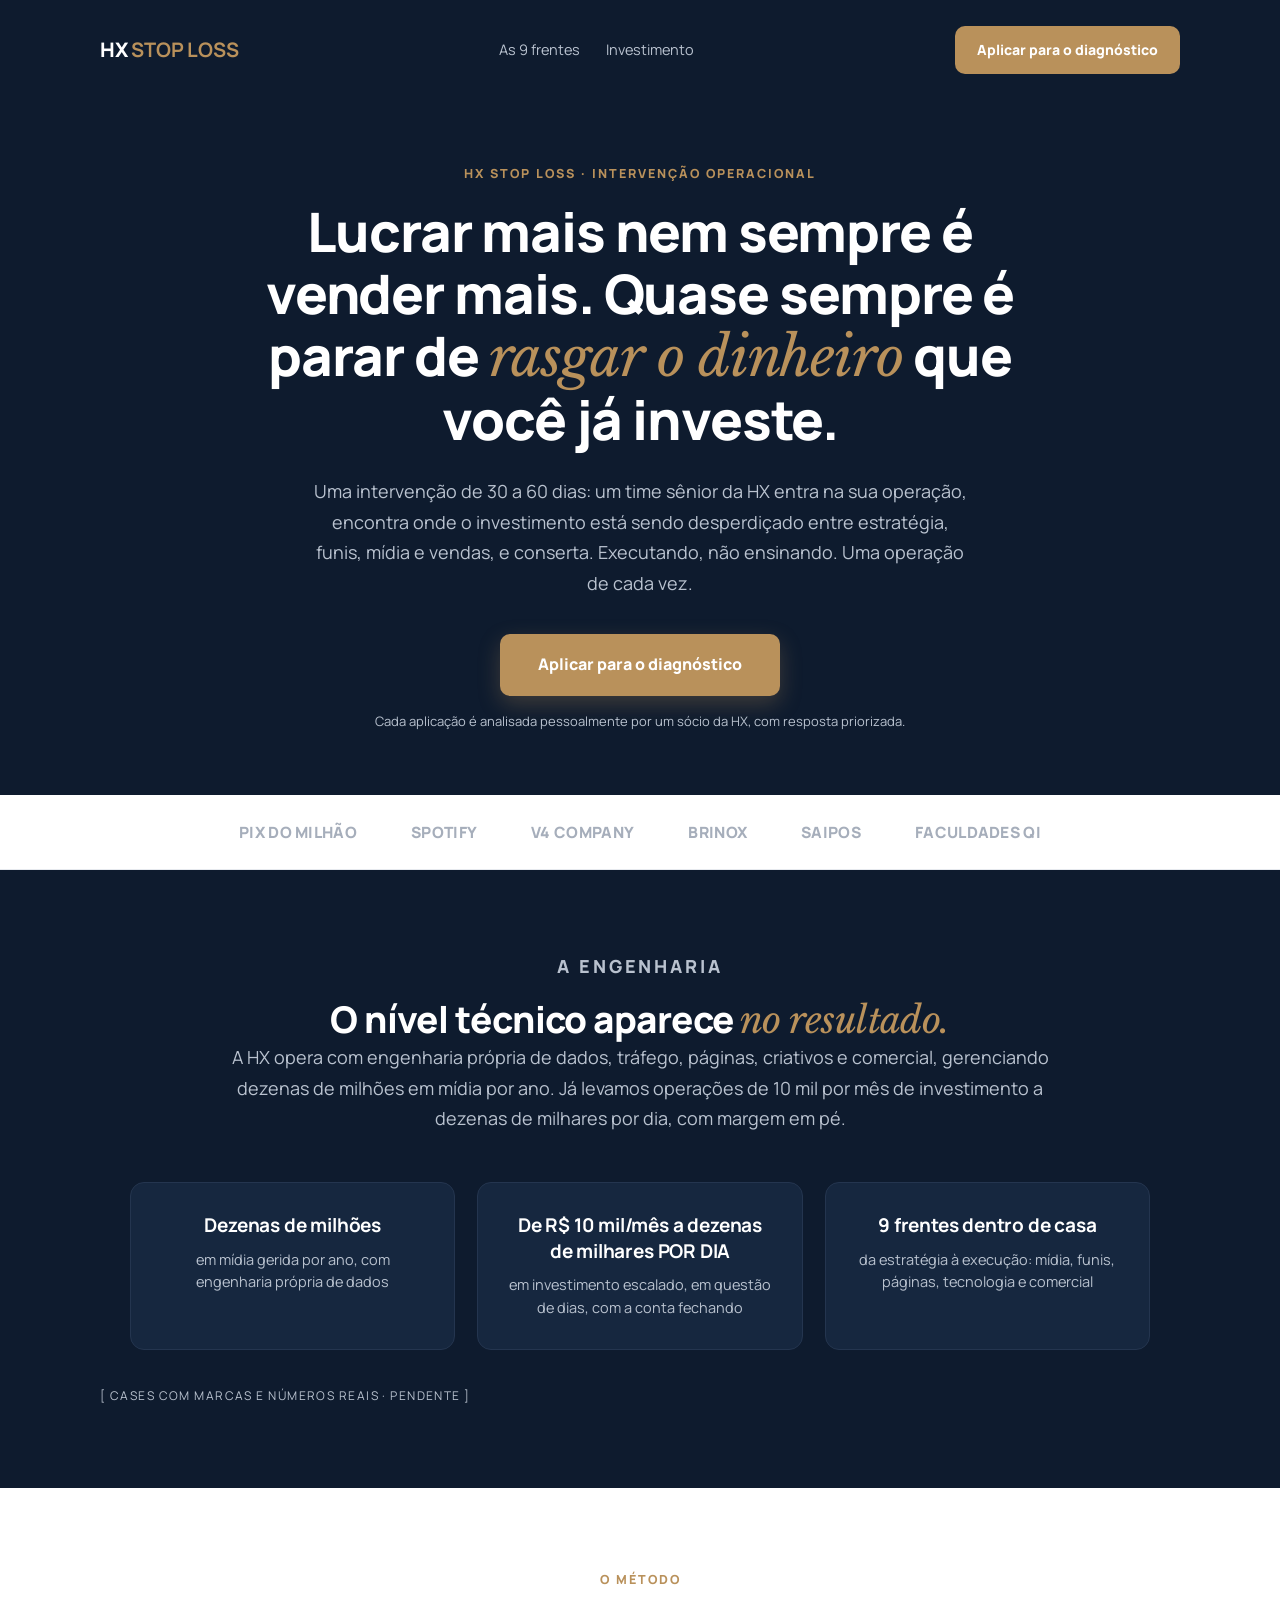
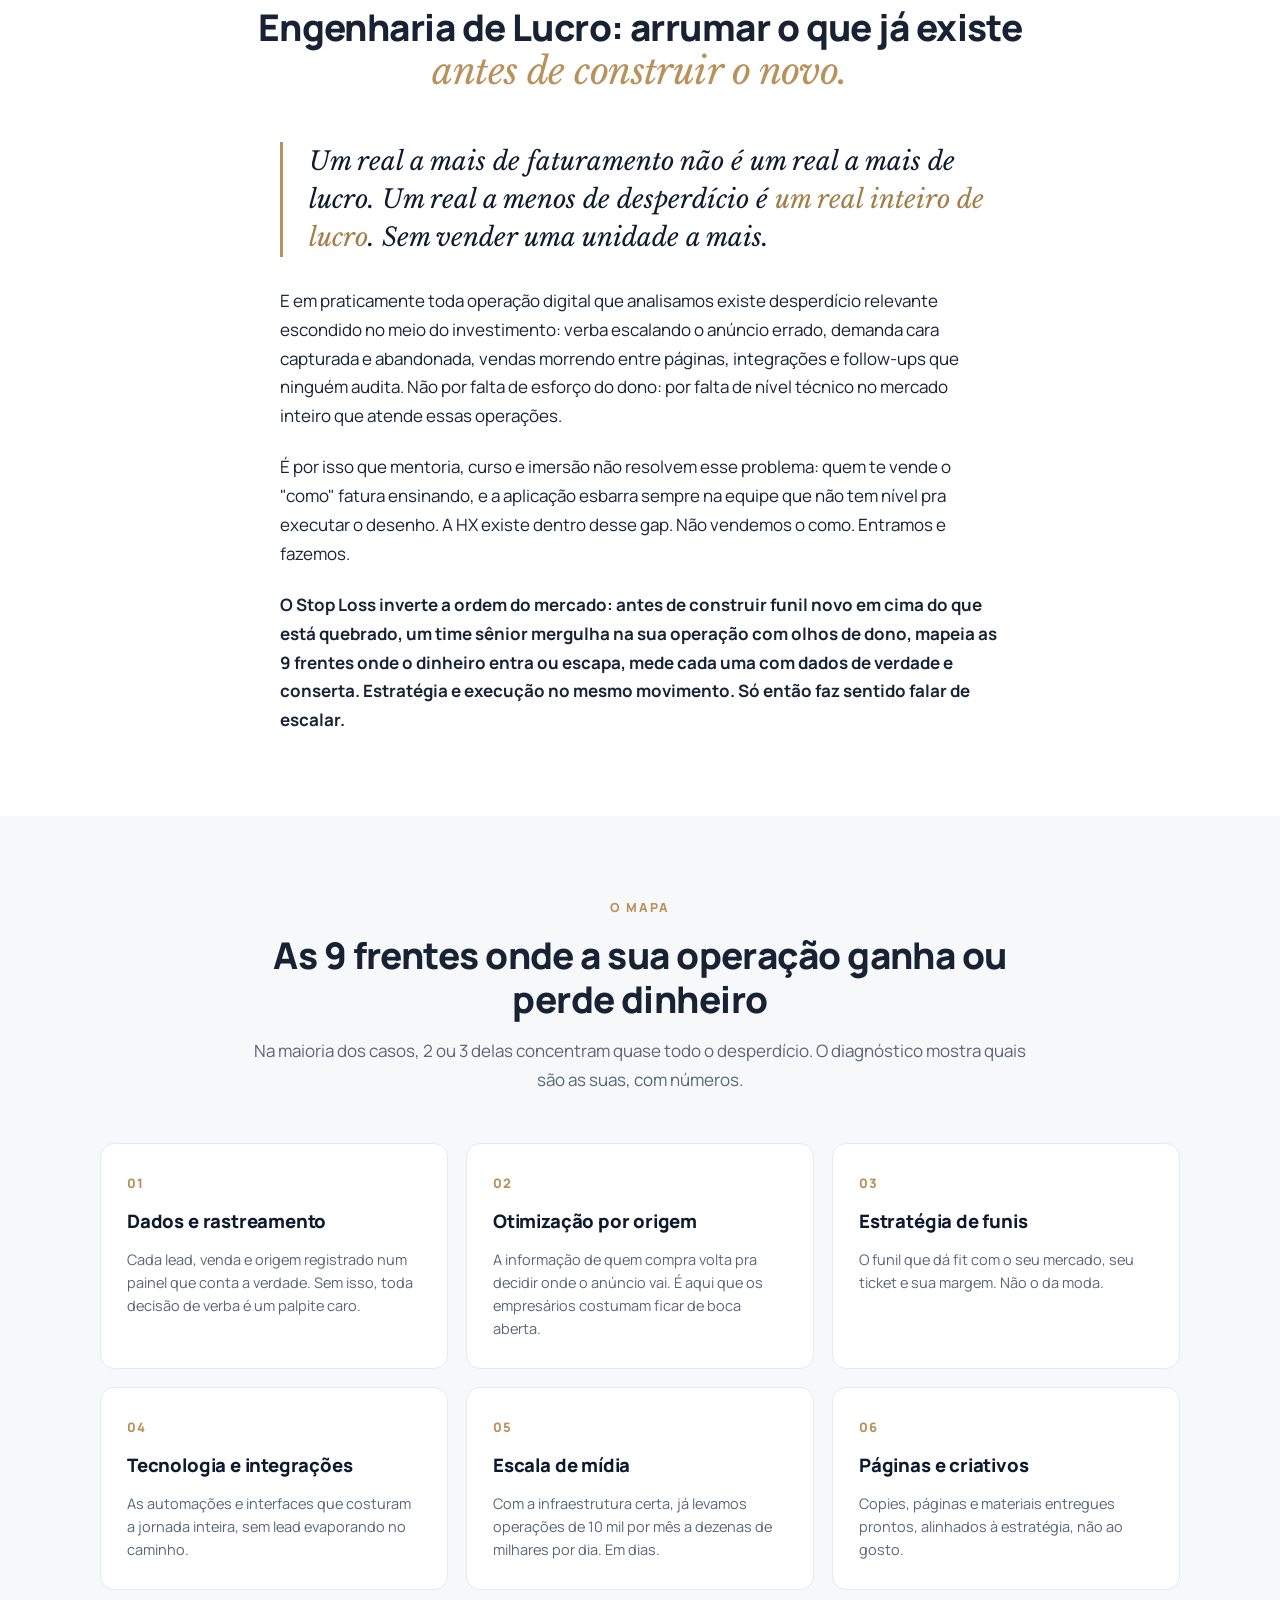
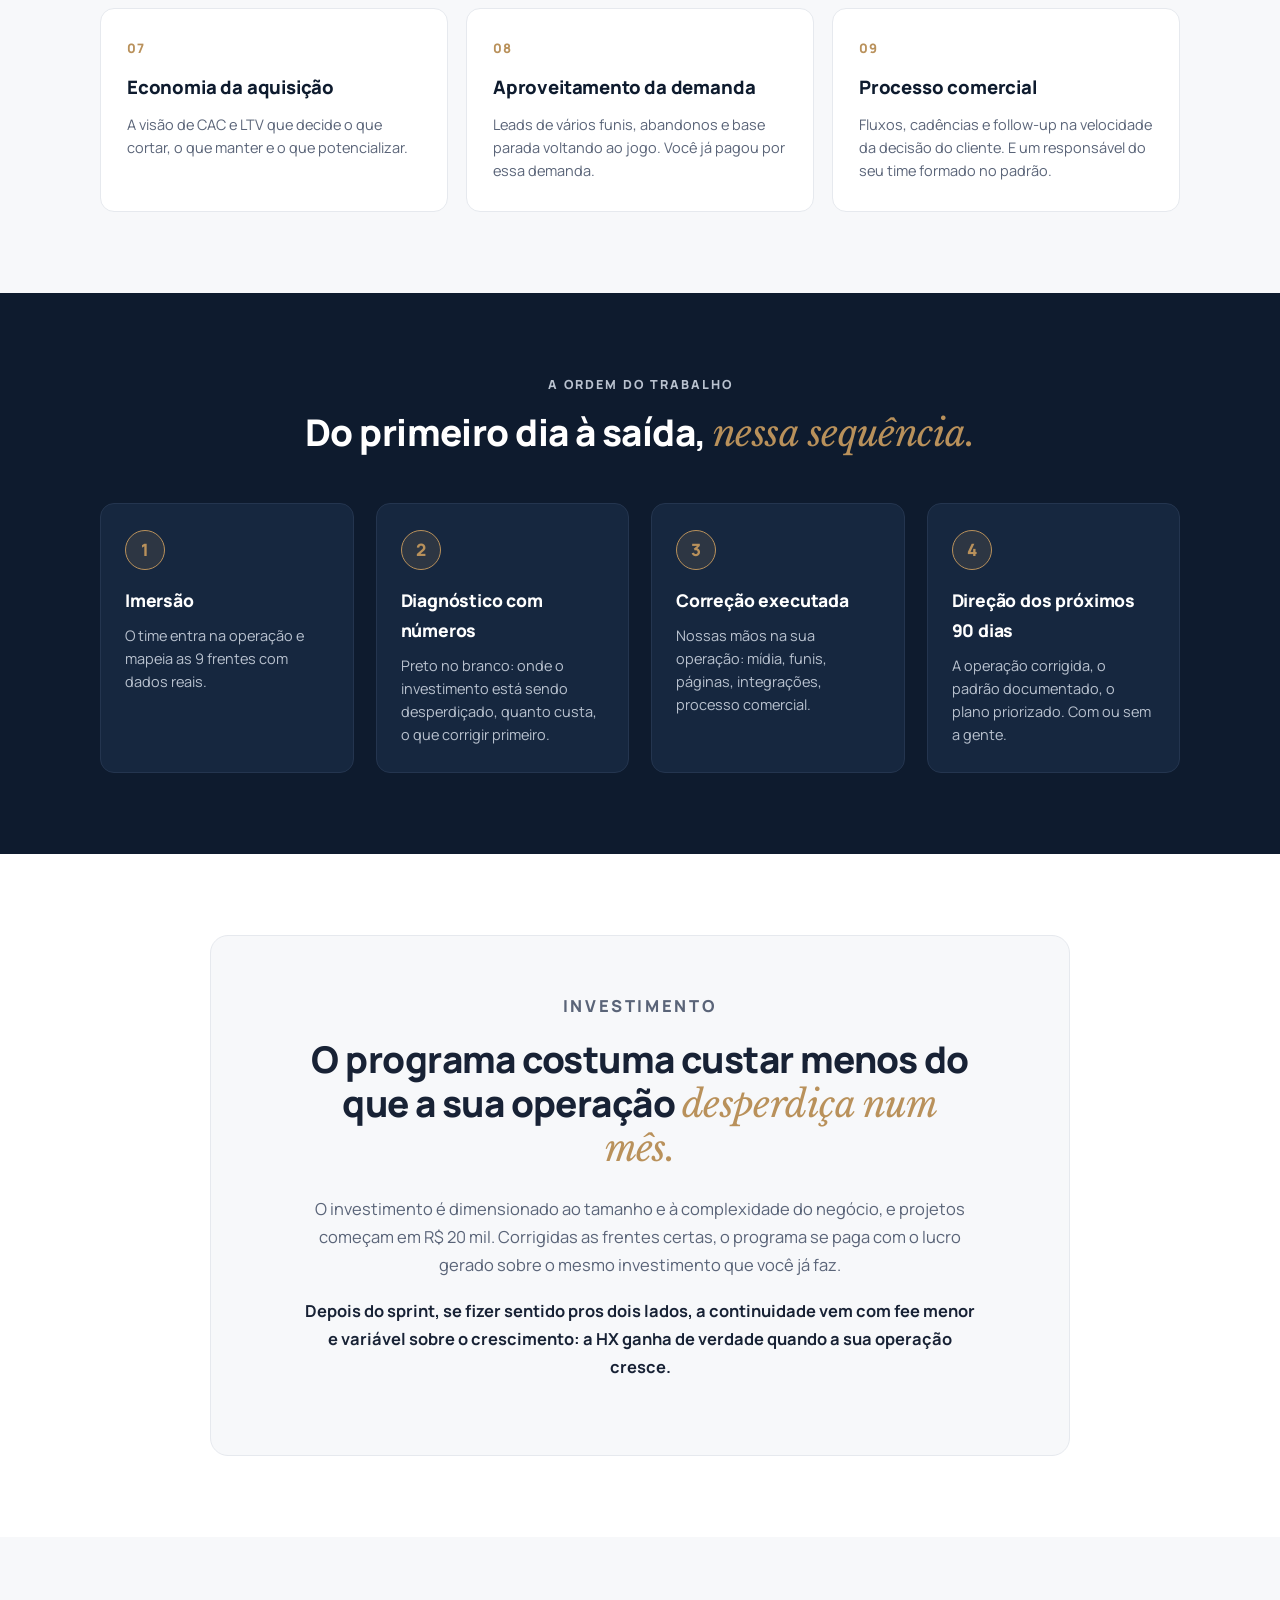
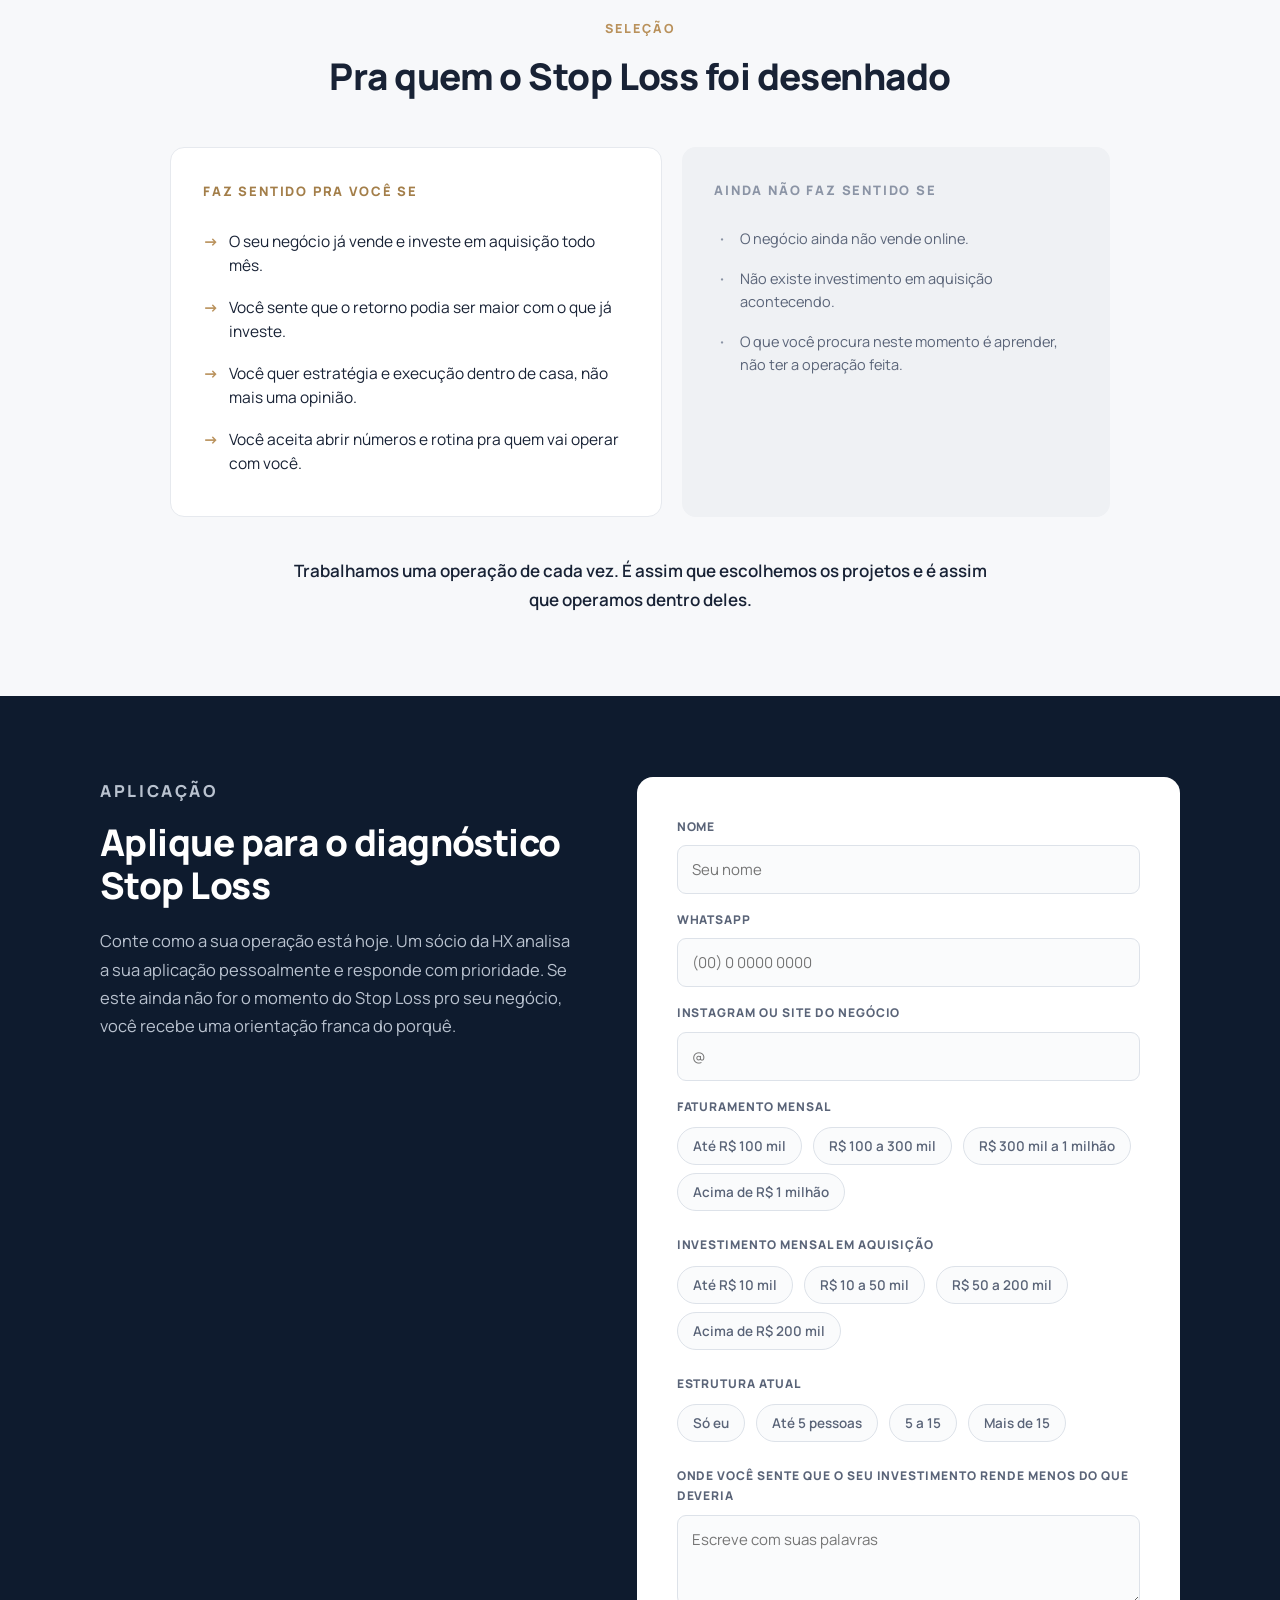
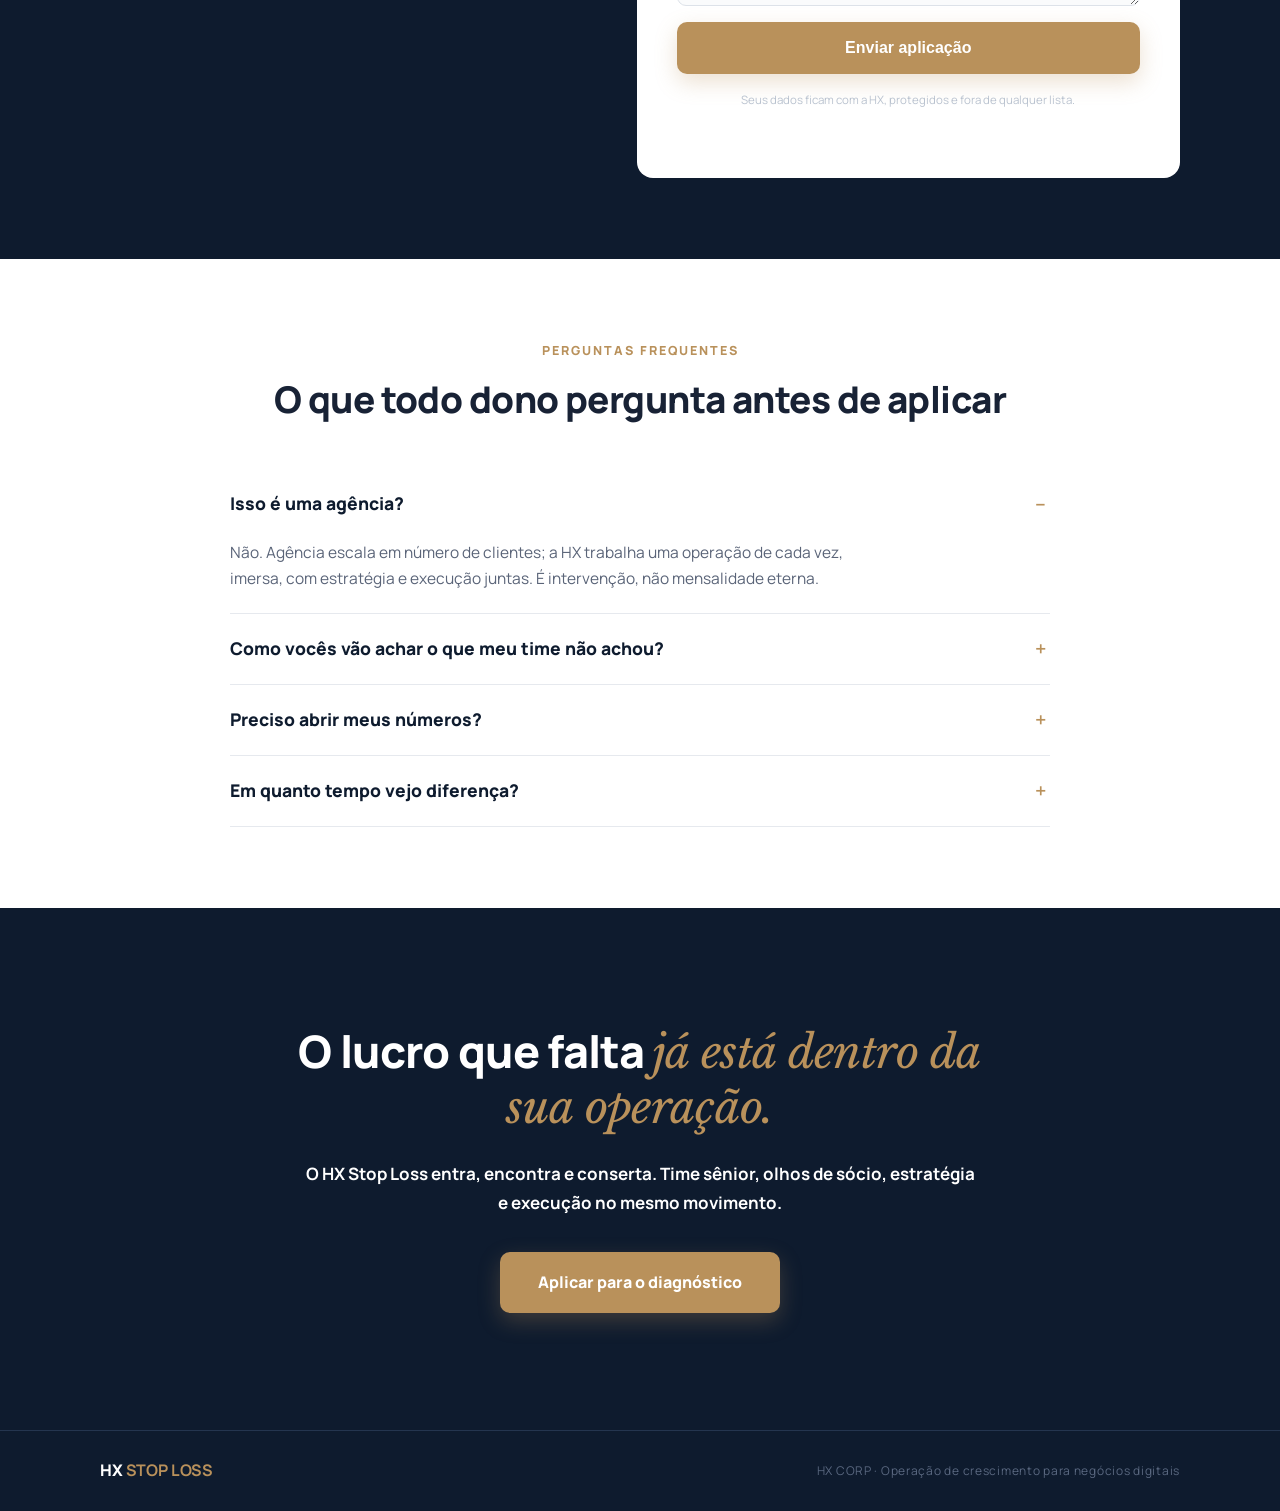
==== aplicacao/index.html @ f5ff7469 "Página de aplicação V1 em /aplicacao/ (formato do mercado, 8 dobras) Compressão da LP V3 pro padrão " ====
<!doctype html>
<html lang="pt-BR">
<head>
  <meta charset="utf-8">
  <meta name="viewport" content="width=device-width, initial-scale=1">
  <title>Aplicação · HX Stop Loss — Intervenção operacional de 30 a 60 dias</title>
  <meta name="description" content="Aplique para o diagnóstico HX Stop Loss: um time sênior entra na sua operação, encontra onde o investimento está sendo desperdiçado e conserta. Executando, não ensinando.">
  <meta property="og:title" content="HX Stop Loss · Aplicação para o diagnóstico">
  <meta property="og:description" content="Intervenção operacional de 30 a 60 dias: um time sênior encontra onde o seu investimento está sendo desperdiçado e conserta, executando.">
  <meta property="og:type" content="website">
  <meta name="theme-color" content="#0E1B2E">

  <link rel="preconnect" href="https://fonts.googleapis.com">
  <link rel="preconnect" href="https://fonts.gstatic.com" crossorigin>
  <link href="https://fonts.googleapis.com/css2?family=Manrope:wght@500;600;700;800&family=Libre+Baskerville:ital@0;1&display=swap" rel="stylesheet">
  <link rel="stylesheet" href="../styles.css">
</head>
<body>

  <!-- ============ DOBRA 01 · HERO ============ -->
  <header class="hero" id="topo">
    <div class="wrap">
      <nav class="nav">
        <div class="logo">HX <b>STOP LOSS</b></div>
        <div class="nav-links">
          <a href="#frentes">As 9 frentes</a>
          <a href="#investimento">Investimento</a>
        </div>
        <a href="#aplicacao" class="btn btn-sm">Aplicar para o diagnóstico</a>
      </nav>
      <div class="hero-inner">
        <p class="eyebrow reveal">HX STOP LOSS · INTERVENÇÃO OPERACIONAL</p>
        <h1 class="reveal">Lucrar mais nem sempre é vender mais. Quase sempre é parar de <span class="serif gold">rasgar o dinheiro</span> que você já investe.</h1>
        <p class="hero-sub reveal">Uma intervenção de 30 a 60 dias: um time sênior da HX entra na sua operação, encontra onde o investimento está sendo desperdiçado entre estratégia, funis, mídia e vendas, e conserta. Executando, não ensinando. Uma operação de cada vez.</p>
        <div class="hero-cta reveal">
          <a href="#aplicacao" class="btn">Aplicar para o diagnóstico</a>
          <p class="micro">Cada aplicação é analisada pessoalmente por um sócio da HX, com resposta priorizada.</p>
        </div>
      </div>
    </div>
  </header>

  <!-- logo bar -->
  <div class="logobar" aria-label="Operações atendidas">
    <div class="wrap logos reveal">
      <span>PIX DO MILHÃO</span><span>SPOTIFY</span><span>V4 COMPANY</span><span>BRINOX</span><span>SAIPOS</span><span>FACULDADES QI</span>
    </div>
  </div>

  <!-- ============ DOBRA 02 · PROVA ============ -->
  <section class="provas dark">
    <div class="wrap">
      <div class="prose-wide">
        <p class="eyebrow reveal">A ENGENHARIA</p>
        <h2 class="reveal">O nível técnico aparece <span class="serif gold">no resultado.</span></h2>
        <p class="reveal">A HX opera com engenharia própria de dados, tráfego, páginas, criativos e comercial, gerenciando dezenas de milhões em mídia por ano. Já levamos operações de 10 mil por mês de investimento a dezenas de milhares por dia, com margem em pé.</p>
      </div>
      <div class="stats">
        <div class="stat reveal"><strong>Dezenas de milhões</strong><span>em mídia gerida por ano, com engenharia própria de dados</span></div>
        <div class="stat reveal"><strong>De R$ 10 mil/mês a dezenas de milhares POR DIA</strong><span>em investimento escalado, em questão de dias, com a conta fechando</span></div>
        <div class="stat reveal"><strong>9 frentes dentro de casa</strong><span>da estratégia à execução: mídia, funis, páginas, tecnologia e comercial</span></div>
      </div>
      <p class="pendencia reveal">[ CASES COM MARCAS E NÚMEROS REAIS · PENDENTE ]</p>
    </div>
  </section>

  <!-- ============ DOBRA 03 · INSIGHT + MECANISMO ============ -->
  <section class="mecanismo">
    <div class="wrap">
      <div class="head reveal">
        <p class="eyebrow">O MÉTODO</p>
        <h2>Engenharia de Lucro: arrumar o que já existe <span class="serif gold">antes de construir o novo.</span></h2>
      </div>
      <div class="prose">
        <p class="pull serif reveal">Um real a mais de faturamento não é um real a mais de lucro. Um real a menos de desperdício é <em>um real inteiro de lucro</em>. Sem vender uma unidade a mais.</p>
        <p class="reveal">E em praticamente toda operação digital que analisamos existe desperdício relevante escondido no meio do investimento: verba escalando o anúncio errado, demanda cara capturada e abandonada, vendas morrendo entre páginas, integrações e follow-ups que ninguém audita. Não por falta de esforço do dono: por falta de nível técnico no mercado inteiro que atende essas operações.</p>
        <p class="reveal">É por isso que mentoria, curso e imersão não resolvem esse problema: quem te vende o "como" fatura ensinando, e a aplicação esbarra sempre na equipe que não tem nível pra executar o desenho. A HX existe dentro desse gap. Não vendemos o como. Entramos e fazemos.</p>
        <p class="strong reveal">O Stop Loss inverte a ordem do mercado: antes de construir funil novo em cima do que está quebrado, um time sênior mergulha na sua operação com olhos de dono, mapeia as 9 frentes onde o dinheiro entra ou escapa, mede cada uma com dados de verdade e conserta. Estratégia e execução no mesmo movimento. Só então faz sentido falar de escalar.</p>
      </div>
    </div>
  </section>

  <!-- ============ DOBRA 04 · AS 9 FRENTES ============ -->
  <section class="frentes" id="frentes">
    <div class="wrap">
      <div class="head reveal">
        <p class="eyebrow">O MAPA</p>
        <h2>As 9 frentes onde a sua operação ganha ou perde dinheiro</h2>
        <p class="sub">Na maioria dos casos, 2 ou 3 delas concentram quase todo o desperdício. O diagnóstico mostra quais são as suas, com números.</p>
      </div>
      <div class="grid9">
        <article class="card reveal"><span class="num">01</span><h3>Dados e rastreamento</h3><p>Cada lead, venda e origem registrado num painel que conta a verdade. Sem isso, toda decisão de verba é um palpite caro.</p></article>
        <article class="card reveal"><span class="num">02</span><h3>Otimização por origem</h3><p>A informação de quem compra volta pra decidir onde o anúncio vai. É aqui que os empresários costumam ficar de boca aberta.</p></article>
        <article class="card reveal"><span class="num">03</span><h3>Estratégia de funis</h3><p>O funil que dá fit com o seu mercado, seu ticket e sua margem. Não o da moda.</p></article>
        <article class="card reveal"><span class="num">04</span><h3>Tecnologia e integrações</h3><p>As automações e interfaces que costuram a jornada inteira, sem lead evaporando no caminho.</p></article>
        <article class="card reveal"><span class="num">05</span><h3>Escala de mídia</h3><p>Com a infraestrutura certa, já levamos operações de 10 mil por mês a dezenas de milhares por dia. Em dias.</p></article>
        <article class="card reveal"><span class="num">06</span><h3>Páginas e criativos</h3><p>Copies, páginas e materiais entregues prontos, alinhados à estratégia, não ao gosto.</p></article>
        <article class="card reveal"><span class="num">07</span><h3>Economia da aquisição</h3><p>A visão de CAC e LTV que decide o que cortar, o que manter e o que potencializar.</p></article>
        <article class="card reveal"><span class="num">08</span><h3>Aproveitamento da demanda</h3><p>Leads de vários funis, abandonos e base parada voltando ao jogo. Você já pagou por essa demanda.</p></article>
        <article class="card reveal"><span class="num">09</span><h3>Processo comercial</h3><p>Fluxos, cadências e follow-up na velocidade da decisão do cliente. E um responsável do seu time formado no padrão.</p></article>
      </div>
    </div>
  </section>

  <!-- ============ DOBRA 05 · COMO FUNCIONA + INVESTIMENTO ============ -->
  <section class="como dark">
    <div class="wrap">
      <div class="head reveal">
        <p class="eyebrow">A ORDEM DO TRABALHO</p>
        <h2>Do primeiro dia à saída, <span class="serif gold">nessa sequência.</span></h2>
      </div>
      <div class="steps">
        <article class="step reveal"><span class="snum">1</span><h3>Imersão</h3><p>O time entra na operação e mapeia as 9 frentes com dados reais.</p></article>
        <article class="step reveal"><span class="snum">2</span><h3>Diagnóstico com números</h3><p>Preto no branco: onde o investimento está sendo desperdiçado, quanto custa, o que corrigir primeiro.</p></article>
        <article class="step reveal"><span class="snum">3</span><h3>Correção executada</h3><p>Nossas mãos na sua operação: mídia, funis, páginas, integrações, processo comercial.</p></article>
        <article class="step reveal"><span class="snum">4</span><h3>Direção dos próximos 90 dias</h3><p>A operação corrigida, o padrão documentado, o plano priorizado. Com ou sem a gente.</p></article>
      </div>
    </div>
  </section>

  <section class="investimento" id="investimento">
    <div class="wrap">
      <div class="inv-card reveal">
        <p class="eyebrow">INVESTIMENTO</p>
        <h2>O programa costuma custar menos do que a sua operação <span class="serif gold">desperdiça num mês.</span></h2>
        <p>O investimento é dimensionado ao tamanho e à complexidade do negócio, e projetos começam em R$ 20 mil. Corrigidas as frentes certas, o programa se paga com o lucro gerado sobre o mesmo investimento que você já faz.</p>
        <p class="strong">Depois do sprint, se fizer sentido pros dois lados, a continuidade vem com fee menor e variável sobre o crescimento: a HX ganha de verdade quando a sua operação cresce.</p>
      </div>
    </div>
  </section>

  <!-- ============ DOBRA 06 · FIT / SELEÇÃO ============ -->
  <section class="fit">
    <div class="wrap">
      <div class="head reveal">
        <p class="eyebrow">SELEÇÃO</p>
        <h2>Pra quem o Stop Loss foi desenhado</h2>
      </div>
      <div class="fit-cols">
        <div class="fit-col fit-sim reveal">
          <h3>Faz sentido pra você se</h3>
          <ul>
            <li>O seu negócio já vende e investe em aquisição todo mês.</li>
            <li>Você sente que o retorno podia ser maior com o que já investe.</li>
            <li>Você quer estratégia e execução dentro de casa, não mais uma opinião.</li>
            <li>Você aceita abrir números e rotina pra quem vai operar com você.</li>
          </ul>
        </div>
        <div class="fit-col fit-nao reveal">
          <h3>Ainda não faz sentido se</h3>
          <ul>
            <li>O negócio ainda não vende online.</li>
            <li>Não existe investimento em aquisição acontecendo.</li>
            <li>O que você procura neste momento é aprender, não ter a operação feita.</li>
          </ul>
        </div>
      </div>
      <p class="fecho prose fit-nota reveal">Trabalhamos uma operação de cada vez. É assim que escolhemos os projetos e é assim que operamos dentro deles.</p>
    </div>
  </section>

  <!-- ============ DOBRA 07 · APLICAÇÃO ============ -->
  <section class="aplicacao dark" id="aplicacao">
    <div class="wrap apl-grid">
      <div class="apl-left">
        <p class="eyebrow reveal">APLICAÇÃO</p>
        <h2 class="reveal">Aplique para o diagnóstico Stop&nbsp;Loss</h2>
        <p class="reveal">Conte como a sua operação está hoje. Um sócio da HX analisa a sua aplicação pessoalmente e responde com prioridade. Se este ainda não for o momento do Stop Loss pro seu negócio, você recebe uma orientação franca do porquê.</p>
      </div>
      <form class="form reveal" id="formAplicacao" novalidate>
        <div class="field">
          <label for="fNome">Nome</label>
          <input type="text" id="fNome" name="nome" placeholder="Seu nome" required autocomplete="name">
        </div>
        <div class="field">
          <label for="fZap">WhatsApp</label>
          <input type="tel" id="fZap" name="whatsapp" placeholder="(00) 0 0000 0000" required autocomplete="tel" inputmode="tel">
        </div>
        <div class="field">
          <label for="fInsta">Instagram ou site do negócio</label>
          <input type="text" id="fInsta" name="instagram_site" placeholder="@">
        </div>
        <fieldset class="field pills" data-name="faturamento">
          <legend>Faturamento mensal</legend>
          <button type="button">Até R$ 100 mil</button>
          <button type="button">R$ 100 a 300 mil</button>
          <button type="button">R$ 300 mil a 1 milhão</button>
          <button type="button">Acima de R$ 1 milhão</button>
        </fieldset>
        <fieldset class="field pills" data-name="investimento_aquisicao">
          <legend>Investimento mensal em aquisição</legend>
          <button type="button">Até R$ 10 mil</button>
          <button type="button">R$ 10 a 50 mil</button>
          <button type="button">R$ 50 a 200 mil</button>
          <button type="button">Acima de R$ 200 mil</button>
        </fieldset>
        <fieldset class="field pills" data-name="estrutura">
          <legend>Estrutura atual</legend>
          <button type="button">Só eu</button>
          <button type="button">Até 5 pessoas</button>
          <button type="button">5 a 15</button>
          <button type="button">Mais de 15</button>
        </fieldset>
        <div class="field">
          <label for="fVaza">Onde você sente que o seu investimento rende menos do que deveria</label>
          <textarea id="fVaza" name="gargalo" rows="3" placeholder="Escreve com suas palavras"></textarea>
        </div>
        <button type="submit" class="btn btn-full" id="btnEnviar">Enviar aplicação</button>
        <p class="form-note">Seus dados ficam com a HX, protegidos e fora de qualquer lista.</p>
        <p class="form-feedback" id="formFeedback" role="status"></p>
      </form>
    </div>
  </section>

  <!-- ============ DOBRA 08 · FAQ + FECHAMENTO ============ -->
  <section class="faq">
    <div class="wrap">
      <div class="head reveal">
        <p class="eyebrow">PERGUNTAS FREQUENTES</p>
        <h2>O que todo dono pergunta antes de aplicar</h2>
      </div>
      <div class="faq-list reveal">
        <details open>
          <summary>Isso é uma agência?</summary>
          <p>Não. Agência escala em número de clientes; a HX trabalha uma operação de cada vez, imersa, com estratégia e execução juntas. É intervenção, não mensalidade eterna.</p>
        </details>
        <details>
          <summary>Como vocês vão achar o que meu time não achou?</summary>
          <p>Porque é outro jogo. Um growth sênior da HX enxerga a operação como um sócio enxergaria: origem por origem, do anúncio ao lucro. Quem está dentro da rotina não tem a distância, e raramente o repertório técnico, pra chegar nessas respostas.</p>
        </details>
        <details>
          <summary>Preciso abrir meus números?</summary>
          <p>Sim, com NDA assinado. Lucro não se otimiza no escuro.</p>
        </details>
        <details>
          <summary>Em quanto tempo vejo diferença?</summary>
          <p>A intervenção dura de 30 a 60 dias e boa parte das correções gera efeito ainda dentro dela.</p>
        </details>
      </div>
    </div>
  </section>

  <section class="final dark">
    <div class="wrap">
      <h2 class="reveal">O lucro que falta <span class="serif gold">já está dentro da sua operação.</span></h2>
      <p class="strong reveal">O HX Stop Loss entra, encontra e conserta. Time sênior, olhos de sócio, estratégia e execução no mesmo movimento.</p>
      <a href="#aplicacao" class="btn reveal">Aplicar para o diagnóstico</a>
    </div>
  </section>

  <footer class="footer">
    <div class="wrap">
      <div class="logo">HX <b>STOP LOSS</b></div>
      <p>HX CORP · Operação de crescimento para negócios digitais</p>
    </div>
  </footer>

  <script src="../script.js" defer></script>
</body>
</html>
---- styles.css ----
/* ============================================================
   HX STOP LOSS · Operação Premium (direção Mock A)
   Claro + navy + dourado + serifada nos destaques.
   Regras: simétrico, centrado, H1 <= 56px, leitura confortável,
   uma cor de ação, scroll reveals sóbrios.
   ============================================================ */
:root {
  --bg: #F7F8FA;
  --white: #FFFFFF;
  --navy: #0E1B2E;
  --navy-2: #16273F;
  --gold: #B9915B;
  --gold-dark: #A37E49;
  --ink: #182235;
  --sec: #5A6478;
  --sec-light: #B9C2CF;
  --line: #E6E9EE;
  --line-dark: #24354F;
  --font: 'Manrope', sans-serif;
  --serif: 'Libre Baskerville', serif;
  --ease: cubic-bezier(0.22, 1, 0.36, 1);
}

* { margin: 0; padding: 0; box-sizing: border-box; }
html { scroll-behavior: smooth; }
body {
  font-family: var(--font);
  background: var(--bg);
  color: var(--ink);
  font-size: 17px;
  line-height: 1.7;
  -webkit-font-smoothing: antialiased;
  overflow-x: hidden;
}
.wrap { max-width: 1160px; margin: 0 auto; padding-left: clamp(20px, 4vw, 40px); padding-right: clamp(20px, 4vw, 40px); }
::selection { background: var(--gold); color: #fff; }

.serif { font-family: var(--serif); font-style: italic; font-weight: 400; }
.gold { color: var(--gold); }

h1 { font-size: clamp(2rem, 4.6vw, 3.4rem); font-weight: 800; line-height: 1.14; letter-spacing: -0.02em; }
h2 { font-size: clamp(1.6rem, 3vw, 2.3rem); font-weight: 800; line-height: 1.18; letter-spacing: -0.015em; }
h3 { font-weight: 800; letter-spacing: -0.01em; }

.eyebrow { font-size: 12.5px; font-weight: 800; letter-spacing: 0.16em; color: var(--gold); margin-bottom: 16px; }
.head { max-width: 780px; margin: 0 auto 48px; text-align: center; }
.head .sub { margin-top: 16px; color: var(--sec); font-size: 17px; }

section { padding: clamp(64px, 9vh, 104px) 0; }
.dark { background: var(--navy); color: #EDF1F6; }
.dark h2 { color: #fff; }
.dark p { color: var(--sec-light); }
.dark .strong { color: #fff; }

.prose { max-width: 720px; margin: 0 auto; }
.prose-wide { max-width: 820px; margin: 0 auto; text-align: center; }
.prose p + p, .prose-wide p + p { margin-top: 22px; }
.strong { font-weight: 700; color: var(--ink); }
.pull {
  font-size: clamp(1.25rem, 2.2vw, 1.6rem); line-height: 1.5; color: var(--navy);
  border-left: 3px solid var(--gold); padding-left: 26px; margin: 30px 0;
}
.pull em { font-style: italic; color: var(--gold-dark); }

/* ---------- botões ---------- */
.btn {
  display: inline-block; background: var(--gold); color: #fff;
  font-weight: 800; font-size: 16px; padding: 17px 38px; border-radius: 10px;
  text-decoration: none; border: 0; cursor: pointer; text-align: center;
  transition: transform 0.3s var(--ease), box-shadow 0.3s var(--ease), background 0.25s;
  box-shadow: 0 8px 22px rgba(185, 145, 91, 0.28);
}
.btn:hover { background: var(--gold-dark); transform: translateY(-2px); box-shadow: 0 14px 30px rgba(185, 145, 91, 0.35); }
.btn-sm { padding: 12px 22px; font-size: 14px; box-shadow: none; }
.btn-full { width: 100%; }
.micro { font-size: 13px; color: var(--sec-light); margin-top: 14px; }

/* ---------- reveals (scroll) ---------- */
.reveal { opacity: 0; transform: translateY(28px); transition: opacity 0.85s var(--ease), transform 0.85s var(--ease); }
.reveal.in { opacity: 1; transform: none; }

/* ============ HERO ============ */
.hero { background: var(--navy); color: #EDF1F6; padding: 0 0 clamp(48px, 7vh, 72px); }
.nav { display: flex; justify-content: space-between; align-items: center; padding: 26px 0; gap: 18px; }
.logo { font-weight: 800; font-size: 20px; color: #fff; letter-spacing: -0.01em; }
.logo b { color: var(--gold); }
.nav-links { display: flex; gap: 26px; font-size: 14.5px; }
.nav-links a { color: var(--sec-light); text-decoration: none; transition: color 0.25s; }
.nav-links a:hover { color: #fff; }
.hero-inner { max-width: 840px; margin: 0 auto; text-align: center; padding-top: clamp(44px, 7vh, 76px); }
.hero h1 { color: #fff; margin-top: 6px; }
.hero-sub { margin: 26px auto 0; max-width: 660px; font-size: 18px; color: var(--sec-light); }
.hero-cta { margin-top: 36px; }
.hero-media {
  margin: clamp(44px, 7vh, 64px) auto 0; max-width: 960px; height: clamp(180px, 30vw, 300px);
  border-radius: 14px; background: var(--navy-2); border: 1px solid var(--line-dark);
  display: flex; align-items: center; justify-content: center;
  color: #5A6880; font-size: 13px; letter-spacing: 0.1em; text-align: center; padding: 0 20px;
}

/* ---------- logo bar ---------- */
.logobar { background: var(--white); border-bottom: 1px solid var(--line); padding: 24px 0; }
.logos { display: flex; justify-content: center; align-items: center; gap: clamp(24px, 4.5vw, 54px); flex-wrap: wrap; }
.logos span { font-weight: 800; font-size: 15.5px; color: #A6AEBB; letter-spacing: 0.02em; }

/* ============ LEAD ============ */
.lead { background: var(--white); }
.lead p { font-size: 18px; }
.lead .strong { font-size: 18.5px; }

/* ============ PROBLEMA ============ */
.cenas { max-width: 860px; margin: 0 auto; display: grid; gap: 14px; }
.cena {
  background: var(--white); border: 1px solid var(--line); border-radius: 12px;
  padding: 22px 28px; font-size: 16px; color: var(--sec);
  transition: transform 0.3s var(--ease), box-shadow 0.3s var(--ease);
}
.cena:hover { transform: translateY(-2px); box-shadow: 0 10px 26px rgba(14, 27, 46, 0.06); }
.cena.destaque { background: var(--navy); border-color: var(--navy); }
.cena.destaque p { color: var(--sec-light); }
.cena.destaque strong { color: #fff; }
.problema .fecho { margin-top: 40px; text-align: center; font-size: 17.5px; color: var(--ink); font-weight: 600; }

/* ============ GAP (dark) ============ */
.gap h2 { margin-bottom: 26px; }
.gap .prose-wide { text-align: left; max-width: 720px; }
.gap .eyebrow { text-align: left; }

/* ============ MECANISMO ============ */
.mecanismo { background: var(--white); }

/* ============ 9 FRENTES ============ */
.grid9 { display: grid; grid-template-columns: repeat(3, 1fr); gap: 18px; }
.card {
  background: var(--white); border: 1px solid var(--line); border-radius: 14px;
  padding: 28px 26px;
  transition: transform 0.35s var(--ease), box-shadow 0.35s var(--ease), border-color 0.3s;
}
.card:hover { transform: translateY(-4px); box-shadow: 0 16px 34px rgba(14, 27, 46, 0.08); border-color: #D8CDBB; }
.card .num { display: block; font-size: 13px; font-weight: 800; color: var(--gold); margin-bottom: 12px; letter-spacing: 0.06em; }
.card h3 { font-size: 18.5px; color: var(--navy); margin-bottom: 10px; }
.card p { font-size: 14.5px; line-height: 1.6; color: var(--sec); }
.frentes .fecho { margin-top: 44px; text-align: center; font-weight: 600; }

/* ============ COMO (dark) ============ */
.steps { display: grid; grid-template-columns: repeat(4, 1fr); gap: 22px; max-width: 1080px; margin: 0 auto; }
.step { text-align: left; background: var(--navy-2); border: 1px solid var(--line-dark); border-radius: 14px; padding: 26px 24px; }
.snum {
  display: inline-flex; align-items: center; justify-content: center;
  width: 40px; height: 40px; border-radius: 50%;
  background: rgba(185, 145, 91, 0.14); border: 1px solid var(--gold);
  color: var(--gold); font-weight: 800; margin-bottom: 16px;
}
.step h3 { color: #fff; font-size: 17.5px; margin-bottom: 8px; }
.step p { font-size: 14.5px; line-height: 1.6; }

/* ============ O QUE MUDA ============ */
.muda { background: var(--white); }
.checklist { max-width: 720px; margin: 0 auto; list-style: none; }
.checklist li {
  position: relative; padding: 14px 0 14px 40px; font-size: 17px; color: var(--ink);
  border-bottom: 1px solid var(--line);
}
.checklist li:last-child { border-bottom: 0; }
.checklist li::before {
  content: '✓'; position: absolute; left: 4px; top: 12px;
  color: var(--gold); font-weight: 800; font-size: 18px;
}

/* ============ PROVAS (dark) ============ */
.provas .prose-wide p { font-size: 18px; }
.pendencia { font-size: 12px; letter-spacing: 0.12em; color: var(--gold); opacity: 0.75; margin-top: 26px; }

/* ============ ALTERNATIVAS ============ */
.alts { display: grid; grid-template-columns: 1fr 1fr; gap: 18px; max-width: 1000px; margin: 0 auto; }
.alt { background: var(--white); border: 1px solid var(--line); border-radius: 14px; padding: 30px; }
.alt h3 { font-size: 18px; color: var(--navy); margin-bottom: 12px; }
.alt p { font-size: 15px; color: var(--sec); line-height: 1.65; }
.alt-hx { background: var(--navy); border-color: var(--navy); }
.alt-hx h3 { color: var(--gold); }
.alt-hx p { color: #DCE3EC; }

/* ============ INVESTIMENTO ============ */
.investimento { background: var(--white); }
.inv-card {
  max-width: 860px; margin: 0 auto; background: var(--bg);
  border: 1px solid var(--line); border-radius: 18px;
  padding: clamp(32px, 5vw, 56px); text-align: center;
}
.inv-card h2 { max-width: 660px; margin: 0 auto 24px; }
.inv-card p { max-width: 680px; margin: 0 auto 18px; color: var(--sec); font-size: 16.5px; }
.inv-card .strong { color: var(--ink); }
.inv-card .ancora { font-size: 14.5px; color: #98A1B0; margin-top: 8px; }

/* ============ FIT ============ */
.fit-cols { display: grid; grid-template-columns: 1.15fr 1fr; gap: 20px; max-width: 940px; margin: 0 auto; }
.fit-col { border-radius: 14px; padding: 32px; }
.fit-sim { background: var(--white); border: 1px solid var(--line); }
.fit-nao { background: #EFF1F4; }
.fit-col h3 { font-size: 13px; letter-spacing: 0.14em; text-transform: uppercase; margin-bottom: 18px; }
.fit-sim h3 { color: var(--gold-dark); }
.fit-nao h3 { color: #8B94A5; }
.fit-col ul { list-style: none; }
.fit-col li { padding: 9px 0 9px 26px; position: relative; font-size: 15.5px; line-height: 1.55; }
.fit-sim li { color: var(--ink); }
.fit-sim li::before { content: '→'; position: absolute; left: 0; color: var(--gold); font-weight: 800; }
.fit-nao li { color: var(--sec); font-size: 14.5px; }
.fit-nao li::before { content: '·'; position: absolute; left: 6px; color: #8B94A5; font-weight: 800; }

/* ============ APLICAÇÃO (dark) ============ */
.apl-grid { display: grid; grid-template-columns: 1fr 1.15fr; gap: clamp(32px, 5vw, 72px); align-items: start; }
.apl-left h2 { margin-bottom: 20px; }
.apl-left p { font-size: 16.5px; }
.form {
  background: var(--white); border-radius: 16px; padding: clamp(24px, 3.4vw, 40px);
  color: var(--ink); display: flex; flex-direction: column; gap: 16px;
}
.field { display: flex; flex-direction: column; gap: 8px; border: 0; }
.field label, .field legend { font-size: 12px; font-weight: 800; letter-spacing: 0.08em; text-transform: uppercase; color: var(--sec); }
.field input, .field textarea {
  border: 1px solid #DDE2E9; border-radius: 9px; background: #FAFBFC;
  padding: 13px 14px; font-family: var(--font); font-size: 15px; color: var(--ink);
  outline: none; transition: border-color 0.25s, box-shadow 0.25s; width: 100%; resize: vertical;
}
.field input:focus, .field textarea:focus { border-color: var(--gold); box-shadow: 0 0 0 3px rgba(185, 145, 91, 0.15); }
.field input.error, .field textarea.error { border-color: #D64541; }
.pills { display: block; }
.pills legend { margin-bottom: 10px; }
.pills button {
  display: inline-block; font-family: var(--font); font-size: 13.5px; font-weight: 600;
  color: var(--sec); background: #FAFBFC; border: 1px solid #DDE2E9; border-radius: 999px;
  padding: 9px 15px; margin: 0 8px 8px 0; cursor: pointer; transition: all 0.22s;
}
.pills button:hover { border-color: var(--gold); color: var(--ink); }
.pills button.active { background: var(--navy); border-color: var(--navy); color: #fff; }
.pills.error legend { color: #D64541; }
.form-note { font-size: 11.5px; text-align: center; color: #98A1B0; }
.form-feedback { font-size: 13px; text-align: center; font-weight: 700; min-height: 1em; }
.form-feedback.ok { color: #1DA46A; }
.form-feedback.err { color: #D64541; }

/* ============ FAQ ============ */
.faq { background: var(--white); }
.faq-list { max-width: 820px; margin: 0 auto; }
.faq-list details { border-bottom: 1px solid var(--line); }
.faq-list summary {
  list-style: none; cursor: pointer; padding: 20px 36px 20px 0; position: relative;
  font-weight: 800; font-size: 17.5px; color: var(--navy); transition: color 0.25s;
}
.faq-list summary::-webkit-details-marker { display: none; }
.faq-list summary::after {
  content: '+'; position: absolute; right: 4px; top: 50%; transform: translateY(-50%);
  color: var(--gold); font-size: 20px; font-weight: 600;
}
.faq-list details[open] summary::after { content: '–'; }
.faq-list summary:hover { color: var(--gold-dark); }
.faq-list details p { padding: 0 0 22px; color: var(--sec); font-size: 15.5px; max-width: 72ch; }

/* ============ FINAL (dark) ============ */
.final { text-align: center; padding: clamp(88px, 13vh, 140px) 0; }
.final h2 { font-size: clamp(1.9rem, 3.6vw, 2.8rem); max-width: 760px; margin: 0 auto 26px; }
.final p { max-width: 680px; margin: 0 auto 18px; font-size: 17px; }
.final .strong { margin-bottom: 34px; }

/* ============ FOOTER ============ */
.footer { background: var(--navy); border-top: 1px solid var(--line-dark); padding: 26px 0; }
.footer .wrap { display: flex; justify-content: space-between; align-items: center; gap: 14px; flex-wrap: wrap; }
.footer .logo { font-size: 16px; }
.footer p { font-size: 12px; color: #5A6880; letter-spacing: 0.06em; }

/* ============ RESPONSIVO ============ */
@media (max-width: 1024px) {
  .grid9 { grid-template-columns: 1fr 1fr; }
  .steps { grid-template-columns: 1fr 1fr; }
  .apl-grid { grid-template-columns: 1fr; }
  .alts { grid-template-columns: 1fr; }
}
@media (max-width: 640px) {
  body { font-size: 16px; }
  .nav-links { display: none; }
  .grid9 { grid-template-columns: 1fr; }
  .steps { grid-template-columns: 1fr; }
  .fit-cols { grid-template-columns: 1fr; }
  .hero-cta .btn { width: 100%; }
  .pull { padding-left: 18px; }
}

/* ============ PÁGINA DE APLICAÇÃO (/aplicacao/) ============ */
.stats { display: grid; grid-template-columns: repeat(3, 1fr); gap: 22px; max-width: 1020px; margin: 48px auto 0; }
.stat {
  background: var(--navy-2); border: 1px solid var(--line-dark); border-radius: 14px;
  padding: 30px 28px; text-align: center;
}
.stat strong { display: block; font-size: 19px; line-height: 1.35; color: #fff; letter-spacing: -0.01em; }
.stat span { display: block; margin-top: 10px; font-size: 14.5px; color: var(--sec-light); line-height: 1.55; }
.provas .stats + .pendencia { margin-top: 36px; }
.fit .fit-nota { margin-top: 40px; text-align: center; font-weight: 600; color: var(--ink); }

@media (max-width: 640px) {
  .stats { grid-template-columns: 1fr; }
}

/* ============ ACESSIBILIDADE ============ */
@media (prefers-reduced-motion: reduce) {
  *, *::before, *::after { animation: none !important; transition: none !important; }
  .reveal { opacity: 1 !important; transform: none !important; }
  html { scroll-behavior: auto; }
}
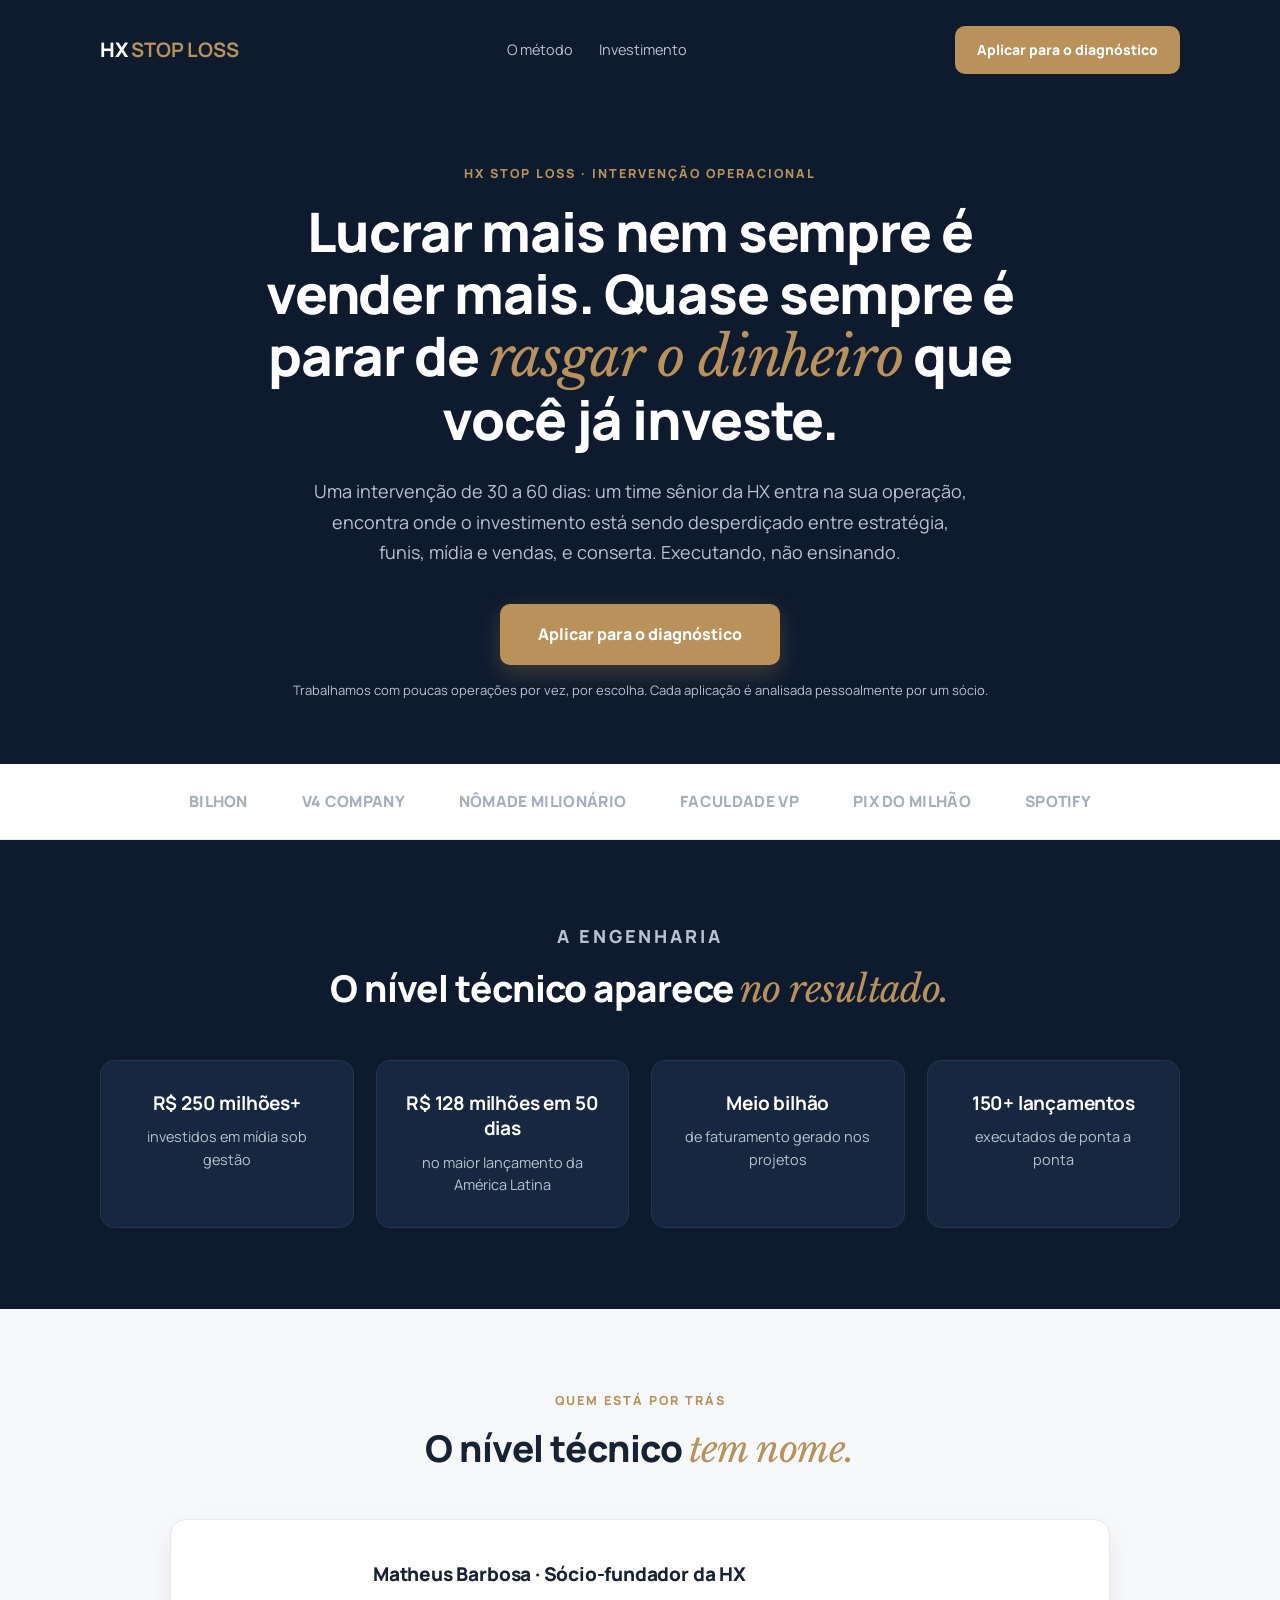
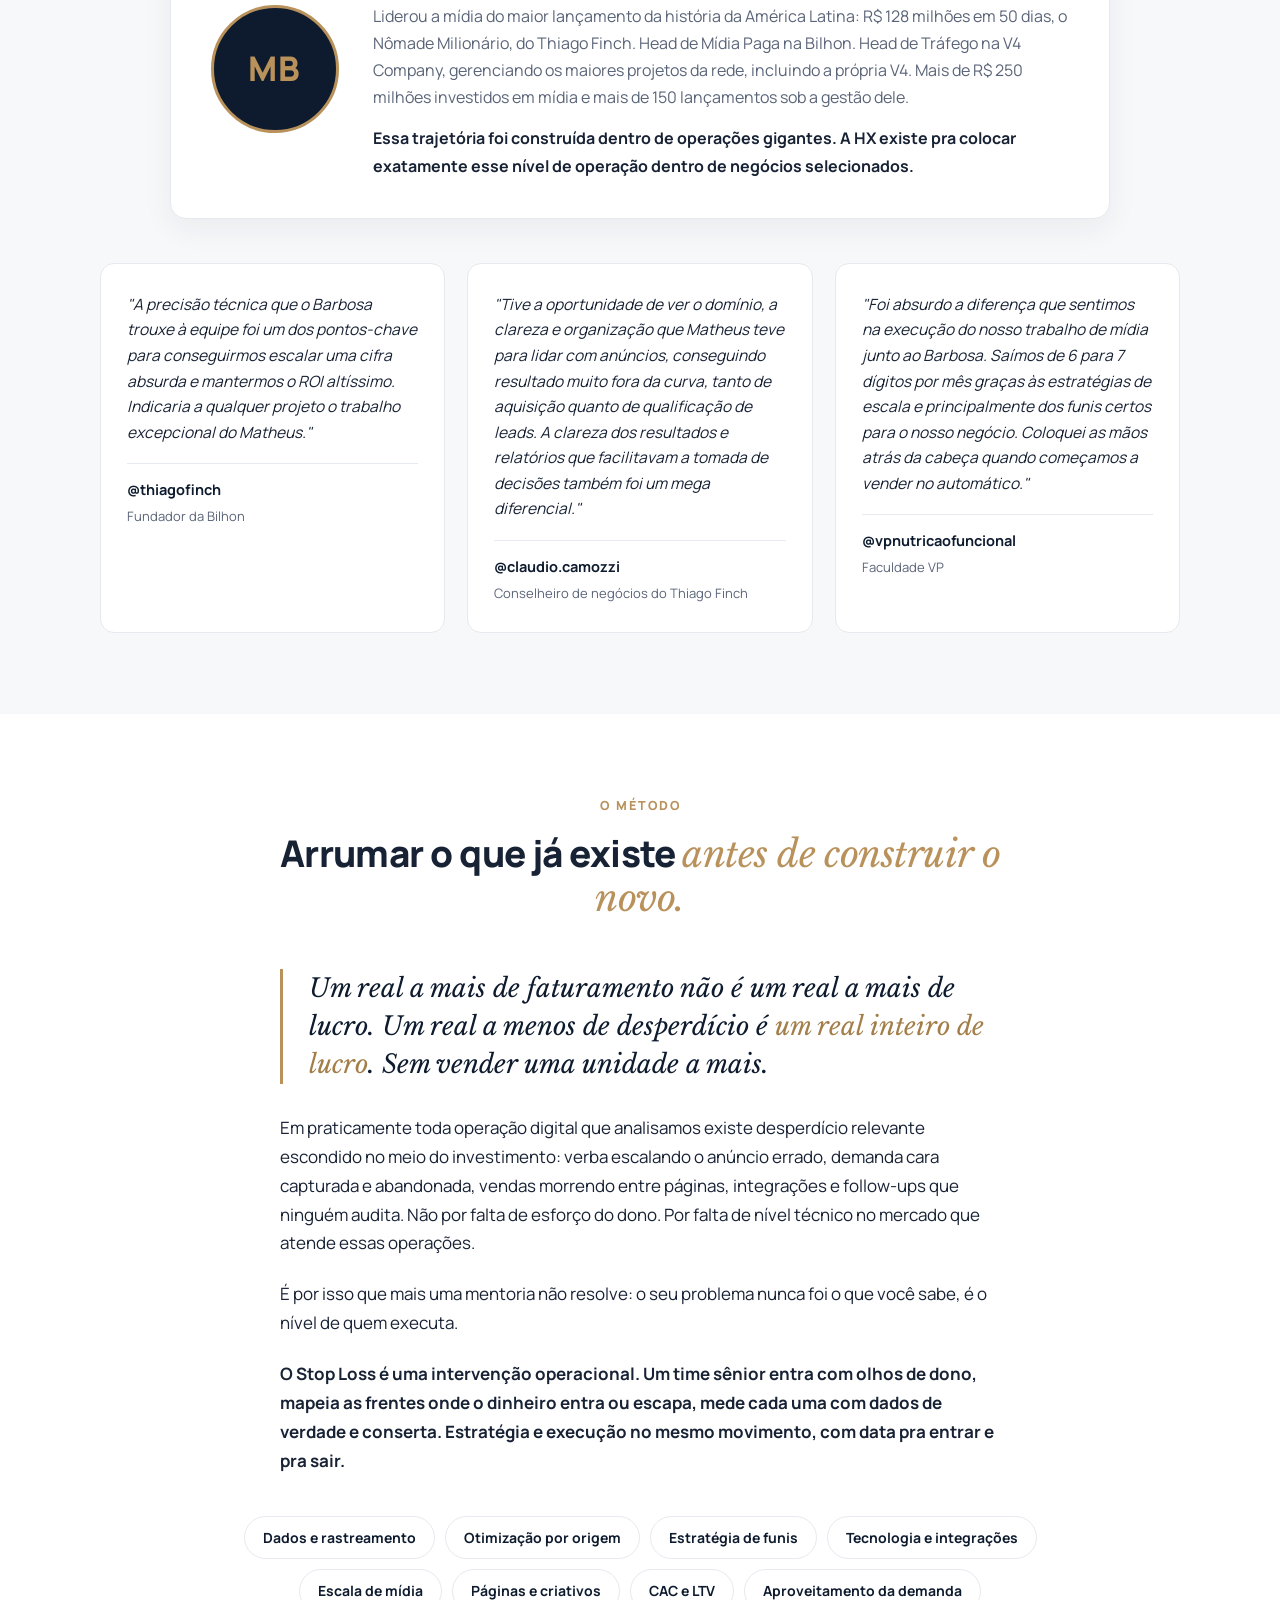
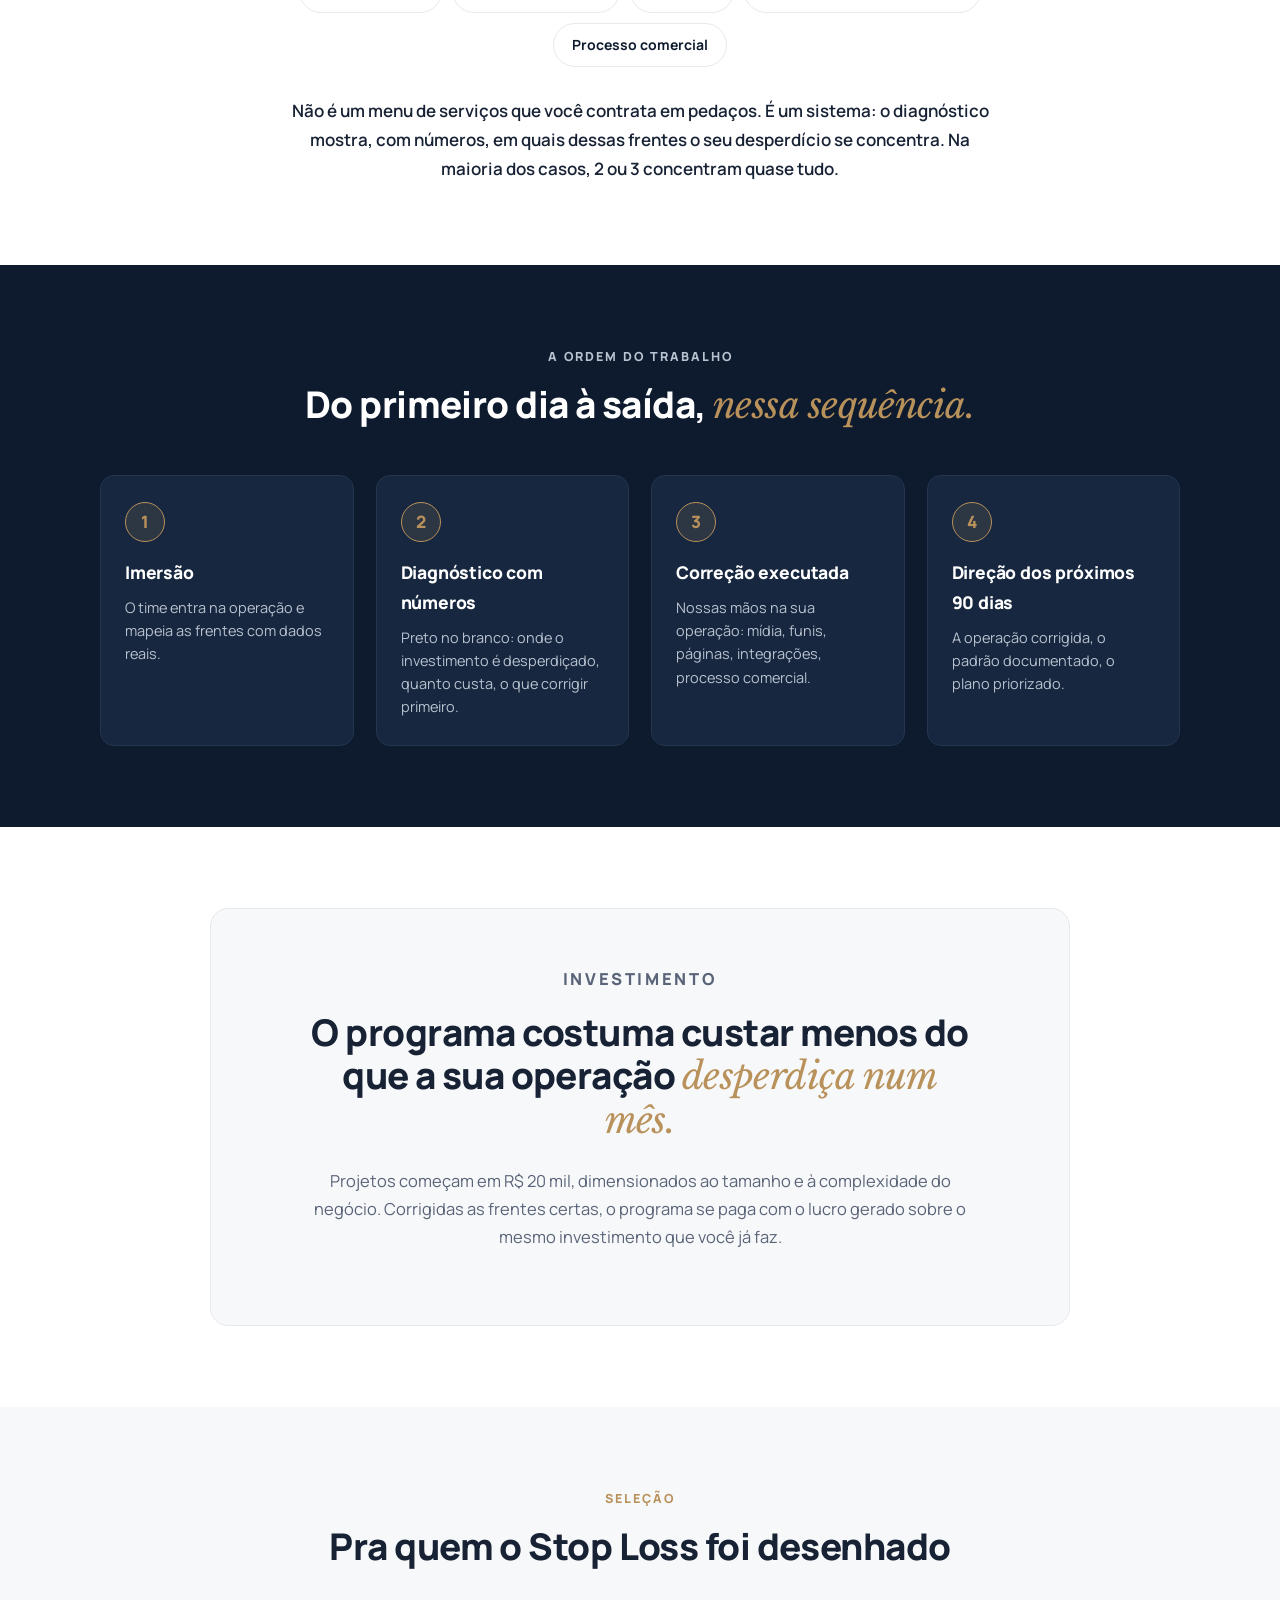
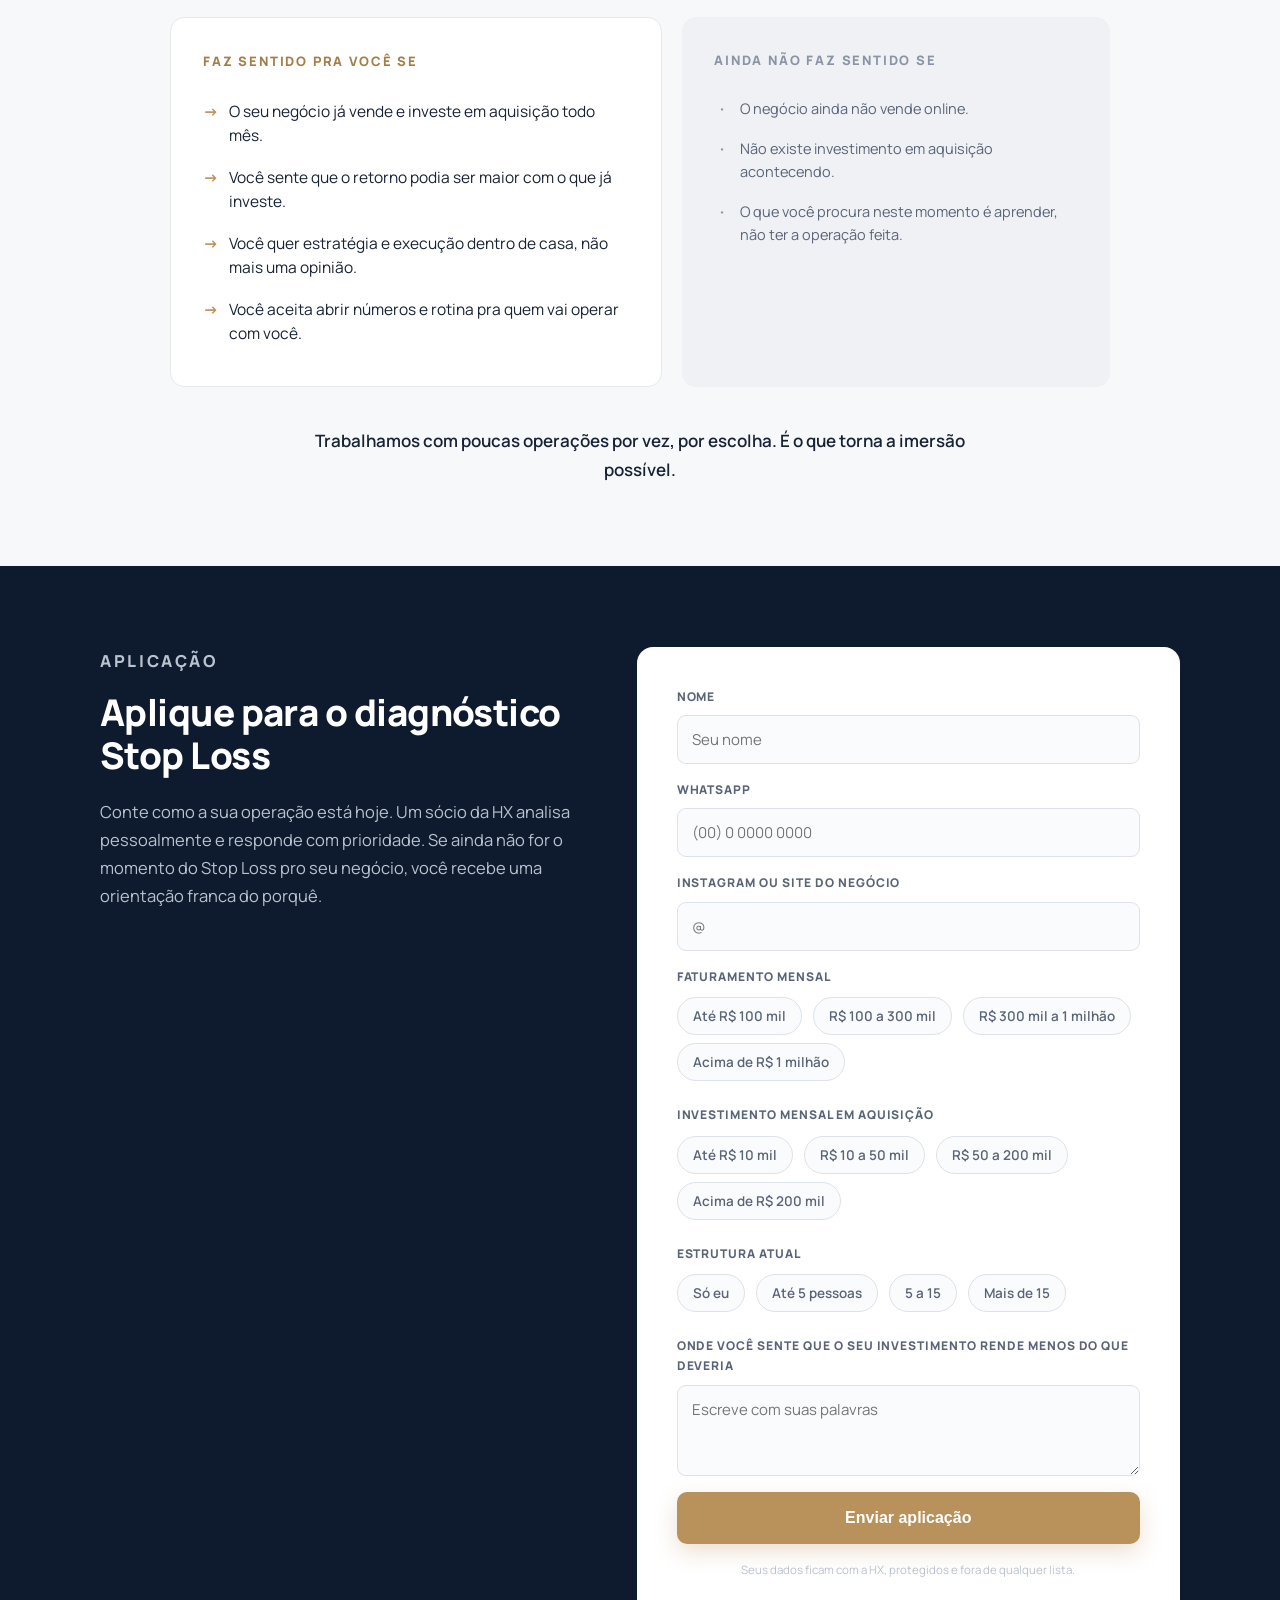
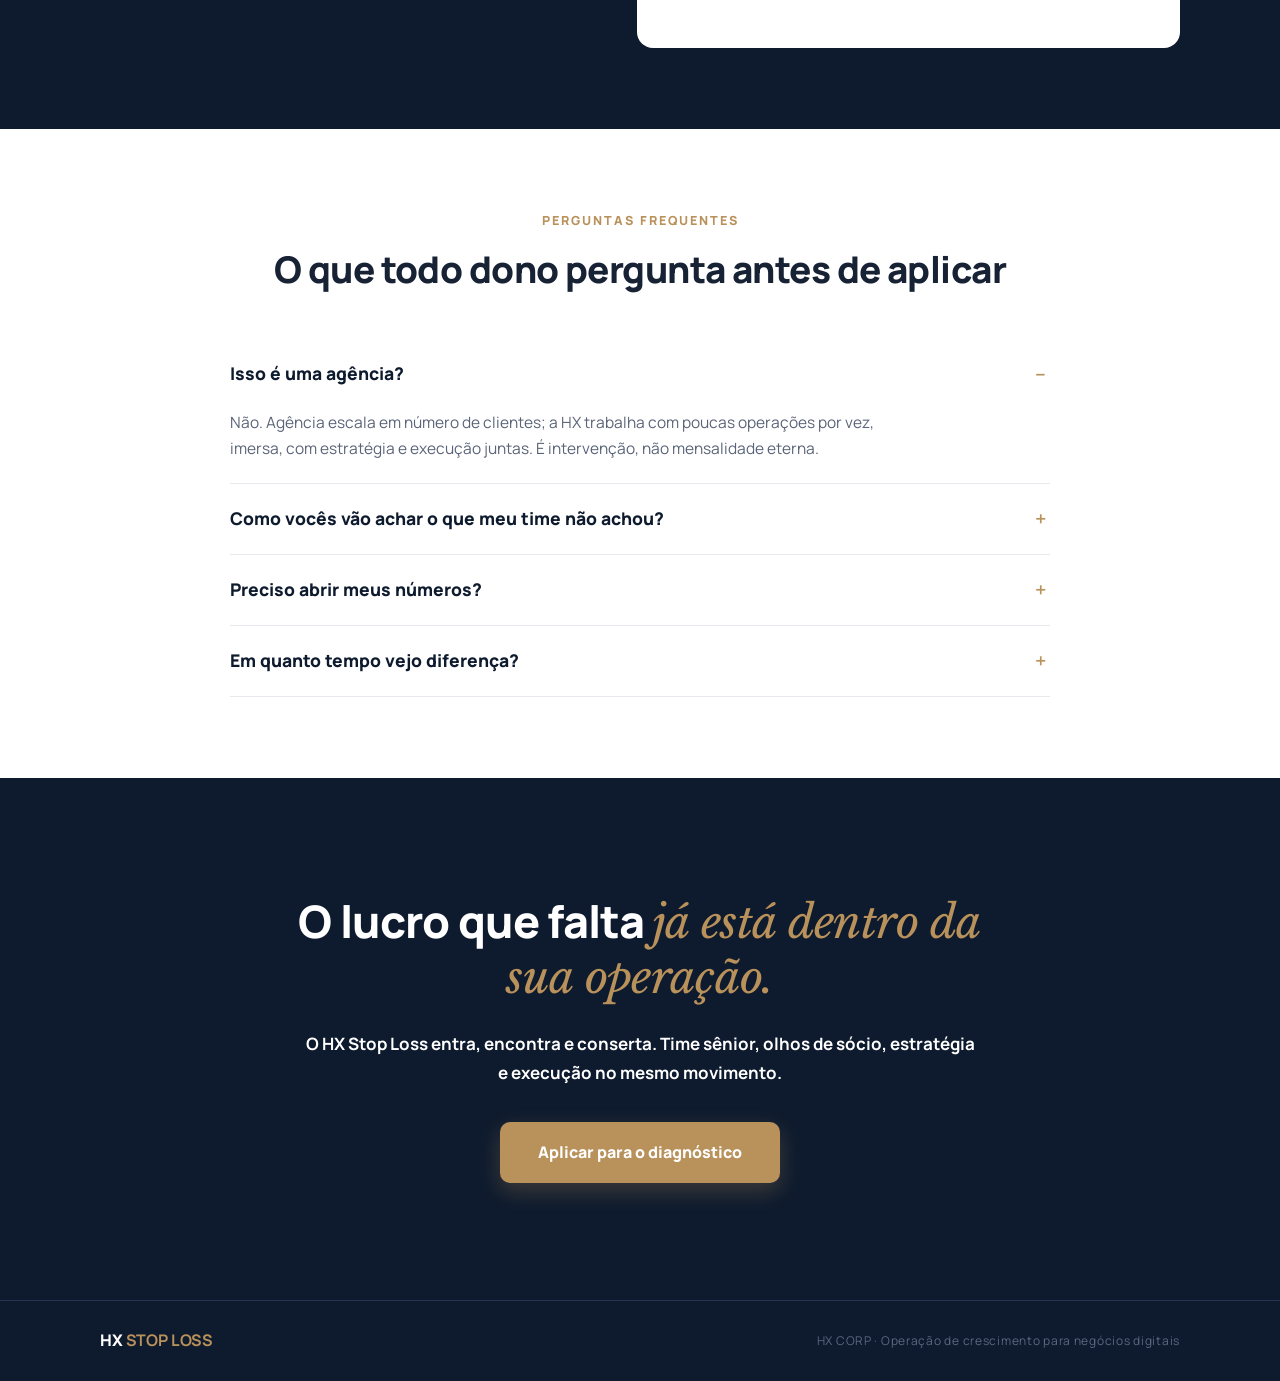
==== commit 3020d61c: "Aplicação V2: edição de conversão + dobra founder + provas reais Régua editorial (cada seção só fica" ====
--- a/aplicacao/index.html
+++ b/aplicacao/index.html
@@ -23,7 +23,7 @@
       <nav class="nav">
         <div class="logo">HX <b>STOP LOSS</b></div>
         <div class="nav-links">
-          <a href="#frentes">As 9 frentes</a>
+          <a href="#metodo">O método</a>
           <a href="#investimento">Investimento</a>
         </div>
         <a href="#aplicacao" class="btn btn-sm">Aplicar para o diagnóstico</a>
@@ -31,19 +31,19 @@
       <div class="hero-inner">
         <p class="eyebrow reveal">HX STOP LOSS · INTERVENÇÃO OPERACIONAL</p>
         <h1 class="reveal">Lucrar mais nem sempre é vender mais. Quase sempre é parar de <span class="serif gold">rasgar o dinheiro</span> que você já investe.</h1>
-        <p class="hero-sub reveal">Uma intervenção de 30 a 60 dias: um time sênior da HX entra na sua operação, encontra onde o investimento está sendo desperdiçado entre estratégia, funis, mídia e vendas, e conserta. Executando, não ensinando. Uma operação de cada vez.</p>
+        <p class="hero-sub reveal">Uma intervenção de 30 a 60 dias: um time sênior da HX entra na sua operação, encontra onde o investimento está sendo desperdiçado entre estratégia, funis, mídia e vendas, e conserta. Executando, não ensinando.</p>
         <div class="hero-cta reveal">
           <a href="#aplicacao" class="btn">Aplicar para o diagnóstico</a>
-          <p class="micro">Cada aplicação é analisada pessoalmente por um sócio da HX, com resposta priorizada.</p>
+          <p class="micro">Trabalhamos com poucas operações por vez, por escolha. Cada aplicação é analisada pessoalmente por um sócio.</p>
         </div>
       </div>
     </div>
   </header>
 
   <!-- logo bar -->
-  <div class="logobar" aria-label="Operações atendidas">
+  <div class="logobar" aria-label="Operações e marcas da trajetória">
     <div class="wrap logos reveal">
-      <span>PIX DO MILHÃO</span><span>SPOTIFY</span><span>V4 COMPANY</span><span>BRINOX</span><span>SAIPOS</span><span>FACULDADES QI</span>
+      <span>BILHON</span><span>V4 COMPANY</span><span>NÔMADE MILIONÁRIO</span><span>FACULDADE VP</span><span>PIX DO MILHÃO</span><span>SPOTIFY</span>
     </div>
   </div>
 
@@ -53,56 +53,69 @@
       <div class="prose-wide">
         <p class="eyebrow reveal">A ENGENHARIA</p>
         <h2 class="reveal">O nível técnico aparece <span class="serif gold">no resultado.</span></h2>
-        <p class="reveal">A HX opera com engenharia própria de dados, tráfego, páginas, criativos e comercial, gerenciando dezenas de milhões em mídia por ano. Já levamos operações de 10 mil por mês de investimento a dezenas de milhares por dia, com margem em pé.</p>
-      </div>
-      <div class="stats">
-        <div class="stat reveal"><strong>Dezenas de milhões</strong><span>em mídia gerida por ano, com engenharia própria de dados</span></div>
-        <div class="stat reveal"><strong>De R$ 10 mil/mês a dezenas de milhares POR DIA</strong><span>em investimento escalado, em questão de dias, com a conta fechando</span></div>
-        <div class="stat reveal"><strong>9 frentes dentro de casa</strong><span>da estratégia à execução: mídia, funis, páginas, tecnologia e comercial</span></div>
-      </div>
-      <p class="pendencia reveal">[ CASES COM MARCAS E NÚMEROS REAIS · PENDENTE ]</p>
-    </div>
-  </section>
-
-  <!-- ============ DOBRA 03 · INSIGHT + MECANISMO ============ -->
-  <section class="mecanismo">
+      </div>
+      <div class="stats stats-4">
+        <div class="stat reveal"><strong>R$ 250 milhões+</strong><span>investidos em mídia sob gestão</span></div>
+        <div class="stat reveal"><strong>R$ 128 milhões em 50 dias</strong><span>no maior lançamento da América Latina</span></div>
+        <div class="stat reveal"><strong>Meio bilhão</strong><span>de faturamento gerado nos projetos</span></div>
+        <div class="stat reveal"><strong>150+ lançamentos</strong><span>executados de ponta a ponta</span></div>
+      </div>
+    </div>
+  </section>
+
+  <!-- ============ DOBRA 03 · FOUNDER ============ -->
+  <section class="founder">
+    <div class="wrap">
+      <div class="head reveal">
+        <p class="eyebrow">QUEM ESTÁ POR TRÁS</p>
+        <h2>O nível técnico <span class="serif gold">tem nome.</span></h2>
+      </div>
+      <div class="founder-card reveal">
+        <div class="founder-foto" aria-hidden="true"><span>MB</span></div>
+        <div class="founder-bio">
+          <h3>Matheus Barbosa · Sócio-fundador da HX</h3>
+          <p>Liderou a mídia do maior lançamento da história da América Latina: R$ 128 milhões em 50 dias, o Nômade Milionário, do Thiago Finch. Head de Mídia Paga na Bilhon. Head de Tráfego na V4 Company, gerenciando os maiores projetos da rede, incluindo a própria V4. Mais de R$ 250 milhões investidos em mídia e mais de 150 lançamentos sob a gestão dele.</p>
+          <p class="strong">Essa trajetória foi construída dentro de operações gigantes. A HX existe pra colocar exatamente esse nível de operação dentro de negócios selecionados.</p>
+        </div>
+      </div>
+      <div class="quotes">
+        <figure class="quote reveal">
+          <blockquote>"A precisão técnica que o Barbosa trouxe à equipe foi um dos pontos-chave para conseguirmos escalar uma cifra absurda e mantermos o ROI altíssimo. Indicaria a qualquer projeto o trabalho excepcional do Matheus."</blockquote>
+          <figcaption><strong>@thiagofinch</strong><span>Fundador da Bilhon</span></figcaption>
+        </figure>
+        <figure class="quote reveal">
+          <blockquote>"Tive a oportunidade de ver o domínio, a clareza e organização que Matheus teve para lidar com anúncios, conseguindo resultado muito fora da curva, tanto de aquisição quanto de qualificação de leads. A clareza dos resultados e relatórios que facilitavam a tomada de decisões também foi um mega diferencial."</blockquote>
+          <figcaption><strong>@claudio.camozzi</strong><span>Conselheiro de negócios do Thiago Finch</span></figcaption>
+        </figure>
+        <figure class="quote reveal">
+          <blockquote>"Foi absurdo a diferença que sentimos na execução do nosso trabalho de mídia junto ao Barbosa. Saímos de 6 para 7 dígitos por mês graças às estratégias de escala e principalmente dos funis certos para o nosso negócio. Coloquei as mãos atrás da cabeça quando começamos a vender no automático."</blockquote>
+          <figcaption><strong>@vpnutricaofuncional</strong><span>Faculdade VP</span></figcaption>
+        </figure>
+      </div>
+    </div>
+  </section>
+
+  <!-- ============ DOBRA 04 · O MECANISMO ============ -->
+  <section class="mecanismo" id="metodo">
     <div class="wrap">
       <div class="head reveal">
         <p class="eyebrow">O MÉTODO</p>
-        <h2>Engenharia de Lucro: arrumar o que já existe <span class="serif gold">antes de construir o novo.</span></h2>
+        <h2>Arrumar o que já existe <span class="serif gold">antes de construir o novo.</span></h2>
       </div>
       <div class="prose">
         <p class="pull serif reveal">Um real a mais de faturamento não é um real a mais de lucro. Um real a menos de desperdício é <em>um real inteiro de lucro</em>. Sem vender uma unidade a mais.</p>
-        <p class="reveal">E em praticamente toda operação digital que analisamos existe desperdício relevante escondido no meio do investimento: verba escalando o anúncio errado, demanda cara capturada e abandonada, vendas morrendo entre páginas, integrações e follow-ups que ninguém audita. Não por falta de esforço do dono: por falta de nível técnico no mercado inteiro que atende essas operações.</p>
-        <p class="reveal">É por isso que mentoria, curso e imersão não resolvem esse problema: quem te vende o "como" fatura ensinando, e a aplicação esbarra sempre na equipe que não tem nível pra executar o desenho. A HX existe dentro desse gap. Não vendemos o como. Entramos e fazemos.</p>
-        <p class="strong reveal">O Stop Loss inverte a ordem do mercado: antes de construir funil novo em cima do que está quebrado, um time sênior mergulha na sua operação com olhos de dono, mapeia as 9 frentes onde o dinheiro entra ou escapa, mede cada uma com dados de verdade e conserta. Estratégia e execução no mesmo movimento. Só então faz sentido falar de escalar.</p>
-      </div>
-    </div>
-  </section>
-
-  <!-- ============ DOBRA 04 · AS 9 FRENTES ============ -->
-  <section class="frentes" id="frentes">
-    <div class="wrap">
-      <div class="head reveal">
-        <p class="eyebrow">O MAPA</p>
-        <h2>As 9 frentes onde a sua operação ganha ou perde dinheiro</h2>
-        <p class="sub">Na maioria dos casos, 2 ou 3 delas concentram quase todo o desperdício. O diagnóstico mostra quais são as suas, com números.</p>
-      </div>
-      <div class="grid9">
-        <article class="card reveal"><span class="num">01</span><h3>Dados e rastreamento</h3><p>Cada lead, venda e origem registrado num painel que conta a verdade. Sem isso, toda decisão de verba é um palpite caro.</p></article>
-        <article class="card reveal"><span class="num">02</span><h3>Otimização por origem</h3><p>A informação de quem compra volta pra decidir onde o anúncio vai. É aqui que os empresários costumam ficar de boca aberta.</p></article>
-        <article class="card reveal"><span class="num">03</span><h3>Estratégia de funis</h3><p>O funil que dá fit com o seu mercado, seu ticket e sua margem. Não o da moda.</p></article>
-        <article class="card reveal"><span class="num">04</span><h3>Tecnologia e integrações</h3><p>As automações e interfaces que costuram a jornada inteira, sem lead evaporando no caminho.</p></article>
-        <article class="card reveal"><span class="num">05</span><h3>Escala de mídia</h3><p>Com a infraestrutura certa, já levamos operações de 10 mil por mês a dezenas de milhares por dia. Em dias.</p></article>
-        <article class="card reveal"><span class="num">06</span><h3>Páginas e criativos</h3><p>Copies, páginas e materiais entregues prontos, alinhados à estratégia, não ao gosto.</p></article>
-        <article class="card reveal"><span class="num">07</span><h3>Economia da aquisição</h3><p>A visão de CAC e LTV que decide o que cortar, o que manter e o que potencializar.</p></article>
-        <article class="card reveal"><span class="num">08</span><h3>Aproveitamento da demanda</h3><p>Leads de vários funis, abandonos e base parada voltando ao jogo. Você já pagou por essa demanda.</p></article>
-        <article class="card reveal"><span class="num">09</span><h3>Processo comercial</h3><p>Fluxos, cadências e follow-up na velocidade da decisão do cliente. E um responsável do seu time formado no padrão.</p></article>
-      </div>
-    </div>
-  </section>
-
-  <!-- ============ DOBRA 05 · COMO FUNCIONA + INVESTIMENTO ============ -->
+        <p class="reveal">Em praticamente toda operação digital que analisamos existe desperdício relevante escondido no meio do investimento: verba escalando o anúncio errado, demanda cara capturada e abandonada, vendas morrendo entre páginas, integrações e follow-ups que ninguém audita. Não por falta de esforço do dono. Por falta de nível técnico no mercado que atende essas operações.</p>
+        <p class="reveal">É por isso que mais uma mentoria não resolve: o seu problema nunca foi o que você sabe, é o nível de quem executa.</p>
+        <p class="strong reveal">O Stop Loss é uma intervenção operacional. Um time sênior entra com olhos de dono, mapeia as frentes onde o dinheiro entra ou escapa, mede cada uma com dados de verdade e conserta. Estratégia e execução no mesmo movimento, com data pra entrar e pra sair.</p>
+      </div>
+      <div class="chips reveal" aria-label="As frentes da operação">
+        <span>Dados e rastreamento</span><span>Otimização por origem</span><span>Estratégia de funis</span><span>Tecnologia e integrações</span><span>Escala de mídia</span><span>Páginas e criativos</span><span>CAC e LTV</span><span>Aproveitamento da demanda</span><span>Processo comercial</span>
+      </div>
+      <p class="fecho prose sistema-nota reveal">Não é um menu de serviços que você contrata em pedaços. É um sistema: o diagnóstico mostra, com números, em quais dessas frentes o seu desperdício se concentra. Na maioria dos casos, 2 ou 3 concentram quase tudo.</p>
+    </div>
+  </section>
+
+  <!-- ============ DOBRA 05 · COMO FUNCIONA ============ -->
   <section class="como dark">
     <div class="wrap">
       <div class="head reveal">
@@ -110,26 +123,25 @@
         <h2>Do primeiro dia à saída, <span class="serif gold">nessa sequência.</span></h2>
       </div>
       <div class="steps">
-        <article class="step reveal"><span class="snum">1</span><h3>Imersão</h3><p>O time entra na operação e mapeia as 9 frentes com dados reais.</p></article>
-        <article class="step reveal"><span class="snum">2</span><h3>Diagnóstico com números</h3><p>Preto no branco: onde o investimento está sendo desperdiçado, quanto custa, o que corrigir primeiro.</p></article>
+        <article class="step reveal"><span class="snum">1</span><h3>Imersão</h3><p>O time entra na operação e mapeia as frentes com dados reais.</p></article>
+        <article class="step reveal"><span class="snum">2</span><h3>Diagnóstico com números</h3><p>Preto no branco: onde o investimento é desperdiçado, quanto custa, o que corrigir primeiro.</p></article>
         <article class="step reveal"><span class="snum">3</span><h3>Correção executada</h3><p>Nossas mãos na sua operação: mídia, funis, páginas, integrações, processo comercial.</p></article>
-        <article class="step reveal"><span class="snum">4</span><h3>Direção dos próximos 90 dias</h3><p>A operação corrigida, o padrão documentado, o plano priorizado. Com ou sem a gente.</p></article>
-      </div>
-    </div>
-  </section>
-
+        <article class="step reveal"><span class="snum">4</span><h3>Direção dos próximos 90 dias</h3><p>A operação corrigida, o padrão documentado, o plano priorizado.</p></article>
+      </div>
+    </div>
+  </section>
+
+  <!-- ============ DOBRA 06 · INVESTIMENTO + SELEÇÃO ============ -->
   <section class="investimento" id="investimento">
     <div class="wrap">
       <div class="inv-card reveal">
         <p class="eyebrow">INVESTIMENTO</p>
         <h2>O programa costuma custar menos do que a sua operação <span class="serif gold">desperdiça num mês.</span></h2>
-        <p>O investimento é dimensionado ao tamanho e à complexidade do negócio, e projetos começam em R$ 20 mil. Corrigidas as frentes certas, o programa se paga com o lucro gerado sobre o mesmo investimento que você já faz.</p>
-        <p class="strong">Depois do sprint, se fizer sentido pros dois lados, a continuidade vem com fee menor e variável sobre o crescimento: a HX ganha de verdade quando a sua operação cresce.</p>
-      </div>
-    </div>
-  </section>
-
-  <!-- ============ DOBRA 06 · FIT / SELEÇÃO ============ -->
+        <p>Projetos começam em R$ 20 mil, dimensionados ao tamanho e à complexidade do negócio. Corrigidas as frentes certas, o programa se paga com o lucro gerado sobre o mesmo investimento que você já faz.</p>
+      </div>
+    </div>
+  </section>
+
   <section class="fit">
     <div class="wrap">
       <div class="head reveal">
@@ -155,7 +167,7 @@
           </ul>
         </div>
       </div>
-      <p class="fecho prose fit-nota reveal">Trabalhamos uma operação de cada vez. É assim que escolhemos os projetos e é assim que operamos dentro deles.</p>
+      <p class="fecho prose fit-nota reveal">Trabalhamos com poucas operações por vez, por escolha. É o que torna a imersão possível.</p>
     </div>
   </section>
 
@@ -165,7 +177,7 @@
       <div class="apl-left">
         <p class="eyebrow reveal">APLICAÇÃO</p>
         <h2 class="reveal">Aplique para o diagnóstico Stop&nbsp;Loss</h2>
-        <p class="reveal">Conte como a sua operação está hoje. Um sócio da HX analisa a sua aplicação pessoalmente e responde com prioridade. Se este ainda não for o momento do Stop Loss pro seu negócio, você recebe uma orientação franca do porquê.</p>
+        <p class="reveal">Conte como a sua operação está hoje. Um sócio da HX analisa pessoalmente e responde com prioridade. Se ainda não for o momento do Stop Loss pro seu negócio, você recebe uma orientação franca do porquê.</p>
       </div>
       <form class="form reveal" id="formAplicacao" novalidate>
         <div class="field">
@@ -212,7 +224,7 @@
     </div>
   </section>
 
-  <!-- ============ DOBRA 08 · FAQ + FECHAMENTO ============ -->
+  <!-- ============ DOBRA 08 · FAQ + FECHO ============ -->
   <section class="faq">
     <div class="wrap">
       <div class="head reveal">
@@ -222,7 +234,7 @@
       <div class="faq-list reveal">
         <details open>
           <summary>Isso é uma agência?</summary>
-          <p>Não. Agência escala em número de clientes; a HX trabalha uma operação de cada vez, imersa, com estratégia e execução juntas. É intervenção, não mensalidade eterna.</p>
+          <p>Não. Agência escala em número de clientes; a HX trabalha com poucas operações por vez, imersa, com estratégia e execução juntas. É intervenção, não mensalidade eterna.</p>
         </details>
         <details>
           <summary>Como vocês vão achar o que meu time não achou?</summary>
--- a/styles.css
+++ b/styles.css
@@ -295,9 +295,53 @@
 .stat span { display: block; margin-top: 10px; font-size: 14.5px; color: var(--sec-light); line-height: 1.55; }
 .provas .stats + .pendencia { margin-top: 36px; }
 .fit .fit-nota { margin-top: 40px; text-align: center; font-weight: 600; color: var(--ink); }
-
+.stats.stats-4 { grid-template-columns: repeat(4, 1fr); max-width: 1120px; }
+
+/* founder */
+.founder-card {
+  display: flex; gap: 34px; align-items: center;
+  background: var(--white); border: 1px solid var(--line); border-radius: 16px;
+  padding: 38px 40px; max-width: 940px; margin: 0 auto;
+  box-shadow: 0 10px 30px rgba(14, 27, 46, 0.06);
+}
+.founder-foto {
+  flex: 0 0 128px; height: 128px; border-radius: 50%;
+  background: var(--navy); color: var(--gold);
+  display: flex; align-items: center; justify-content: center;
+  font-weight: 800; font-size: 34px; letter-spacing: 0.04em;
+  border: 3px solid var(--gold);
+}
+.founder-bio h3 { font-size: 19px; margin-bottom: 12px; }
+.founder-bio p + p { margin-top: 14px; }
+.founder-bio p { color: var(--sec); font-size: 16px; }
+.founder-bio .strong { color: var(--ink); }
+
+/* quotes */
+.quotes { display: grid; grid-template-columns: repeat(3, 1fr); gap: 22px; max-width: 1120px; margin: 44px auto 0; }
+.quote {
+  background: var(--white); border: 1px solid var(--line); border-radius: 14px;
+  padding: 28px 26px; display: flex; flex-direction: column; gap: 18px; margin: 0;
+}
+.quote blockquote { margin: 0; font-size: 15.5px; line-height: 1.65; color: var(--ink); font-style: italic; }
+.quote figcaption strong { display: block; font-size: 14.5px; color: var(--navy); }
+.quote figcaption span { display: block; font-size: 13px; color: var(--sec); margin-top: 2px; }
+.quote figcaption { border-top: 1px solid var(--line); padding-top: 14px; }
+
+/* chips (frentes como sistema) */
+.chips { display: flex; flex-wrap: wrap; justify-content: center; gap: 10px; max-width: 860px; margin: 40px auto 0; }
+.chips span {
+  background: var(--white); border: 1px solid var(--line); border-radius: 999px;
+  padding: 9px 18px; font-size: 14px; font-weight: 700; color: var(--navy);
+}
+.mecanismo .sistema-nota { margin-top: 30px; text-align: center; font-weight: 600; color: var(--ink); }
+
+@media (max-width: 1024px) {
+  .stats.stats-4 { grid-template-columns: 1fr 1fr; }
+  .quotes { grid-template-columns: 1fr; }
+}
 @media (max-width: 640px) {
-  .stats { grid-template-columns: 1fr; }
+  .stats, .stats.stats-4 { grid-template-columns: 1fr; }
+  .founder-card { flex-direction: column; text-align: center; padding: 30px 22px; }
 }
 
 /* ============ ACESSIBILIDADE ============ */
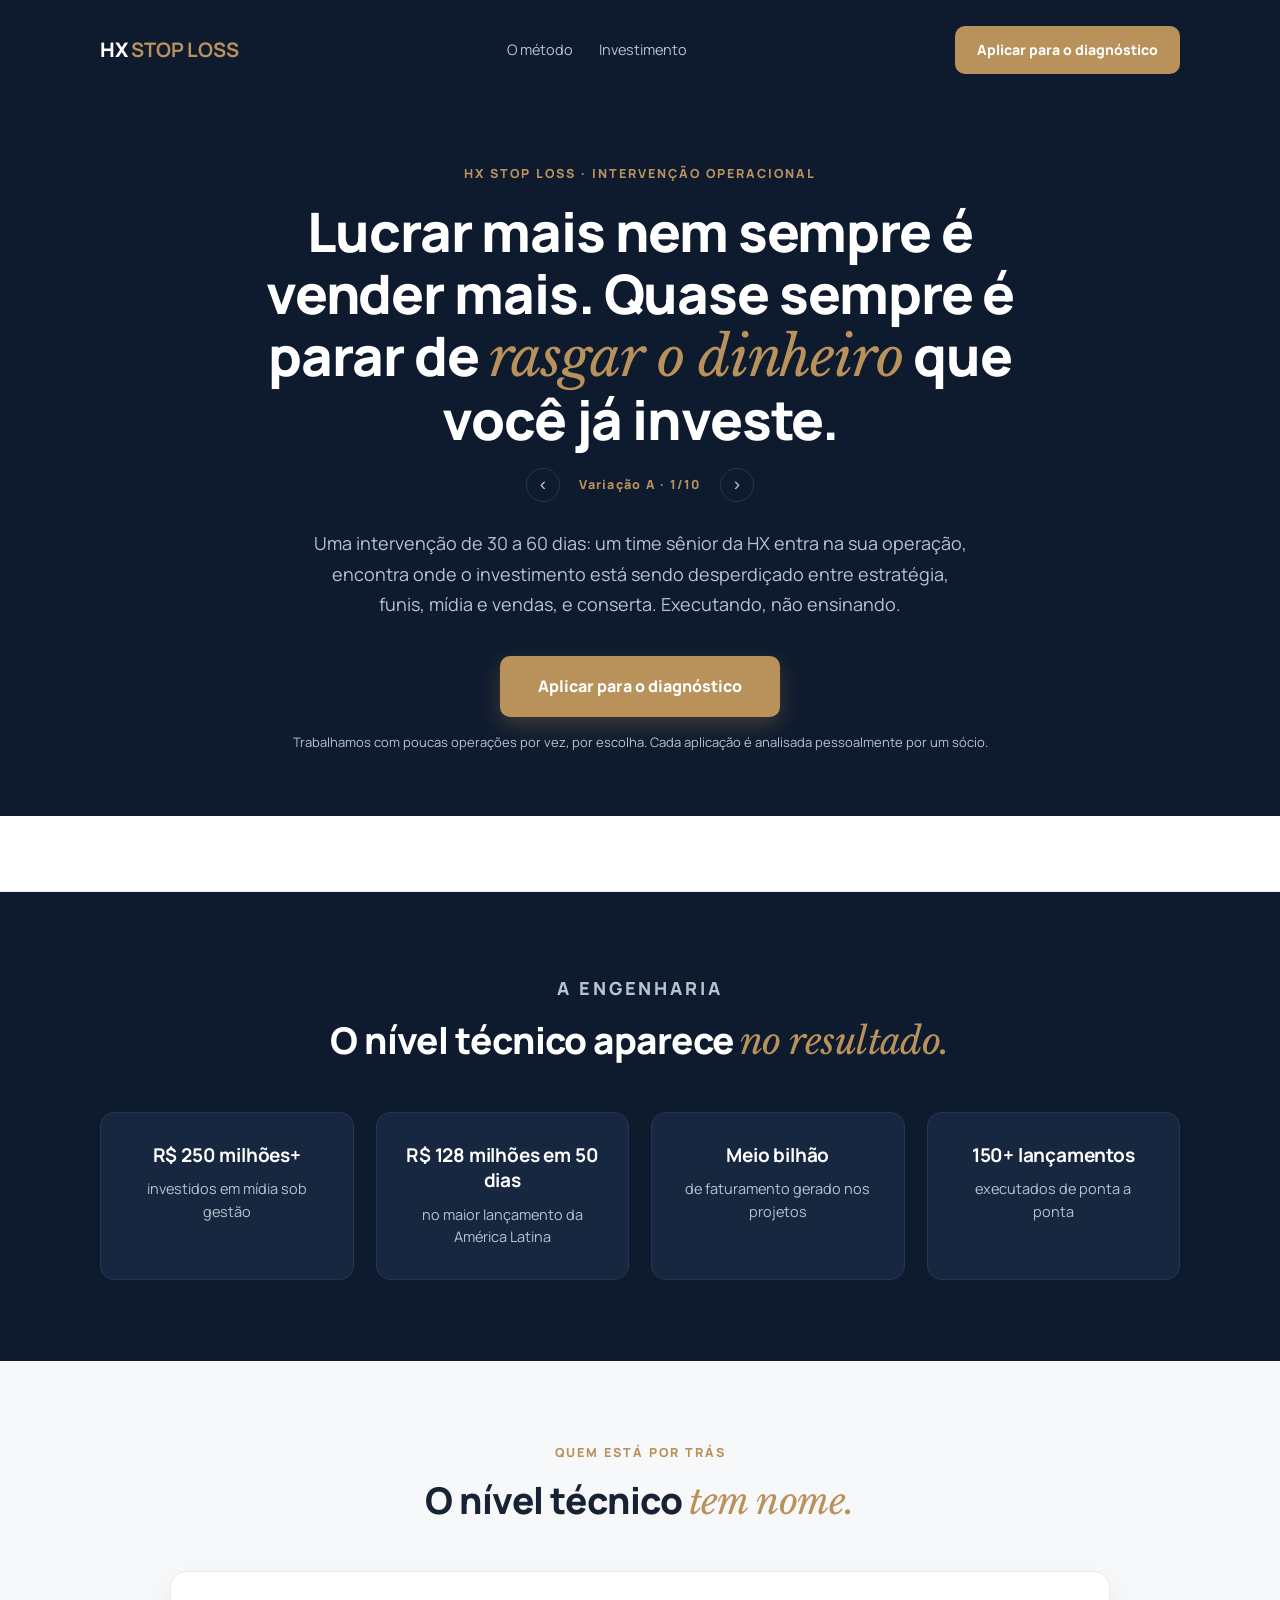
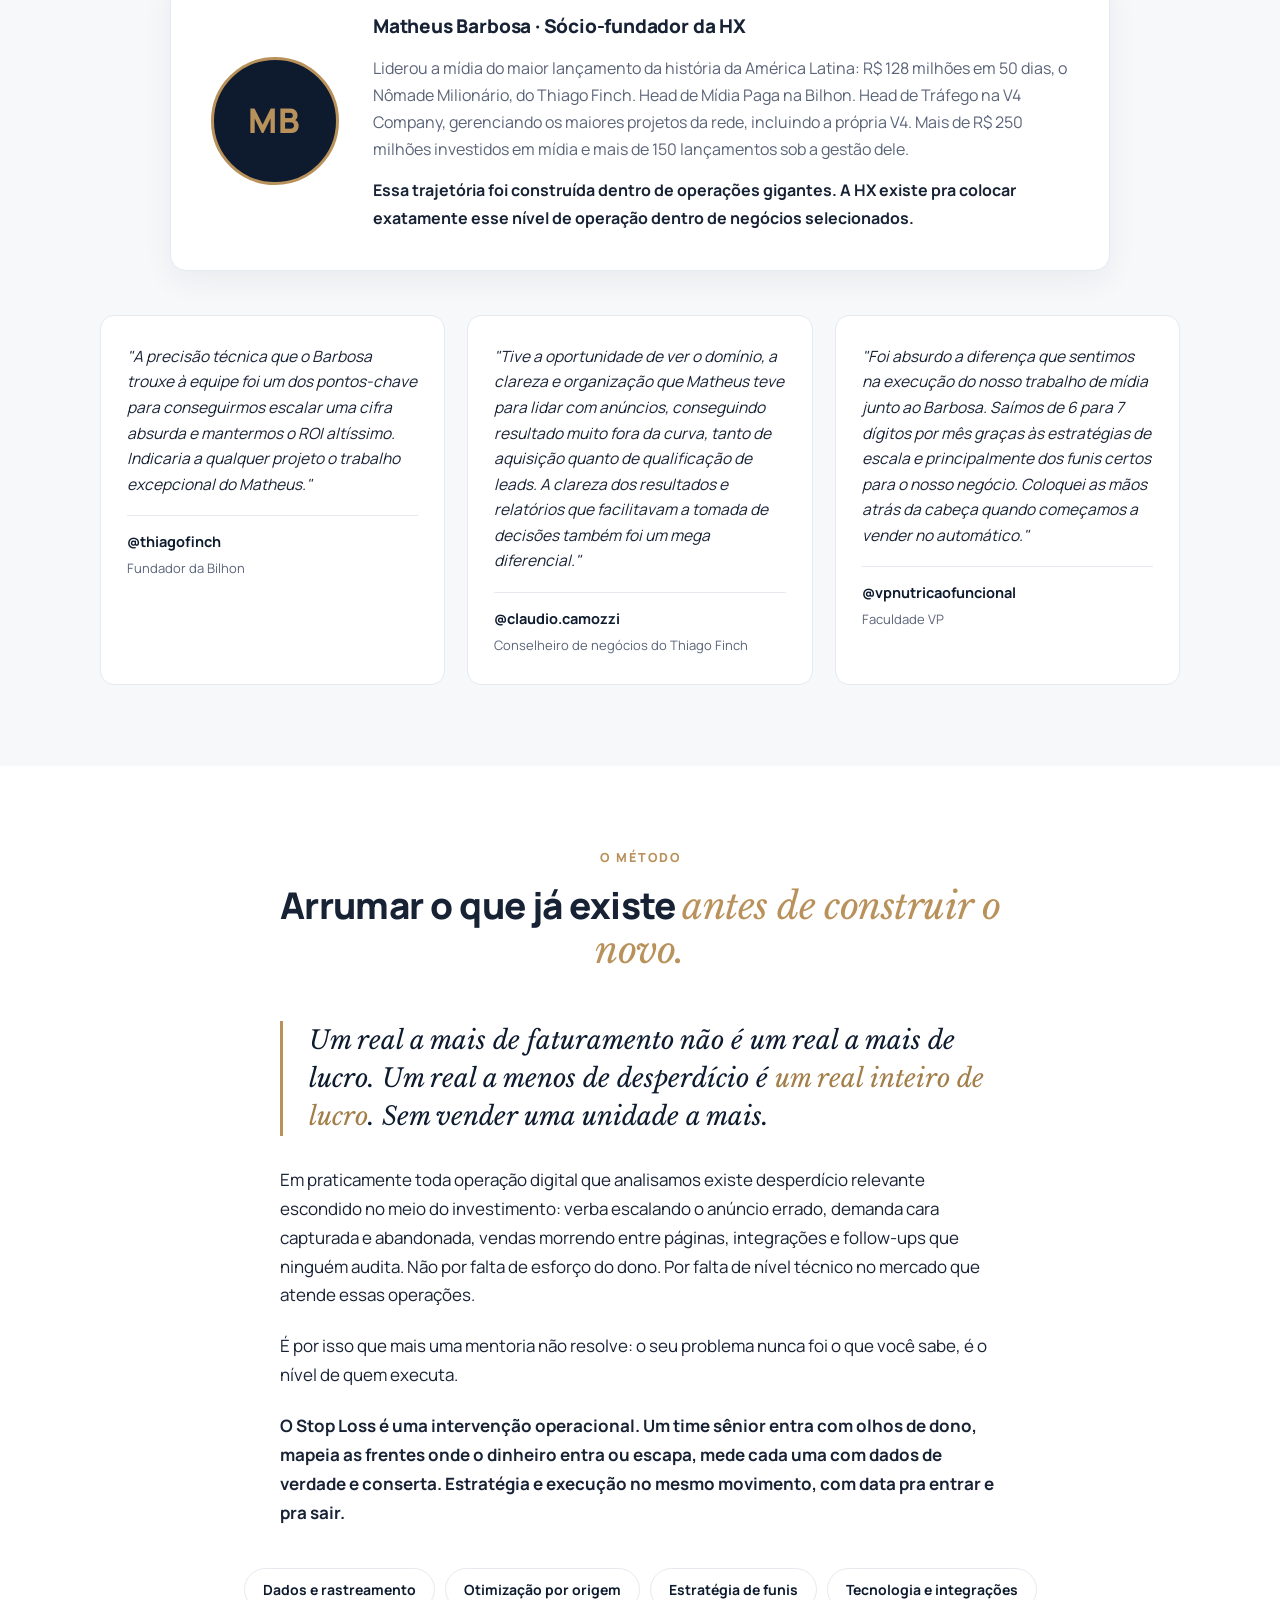
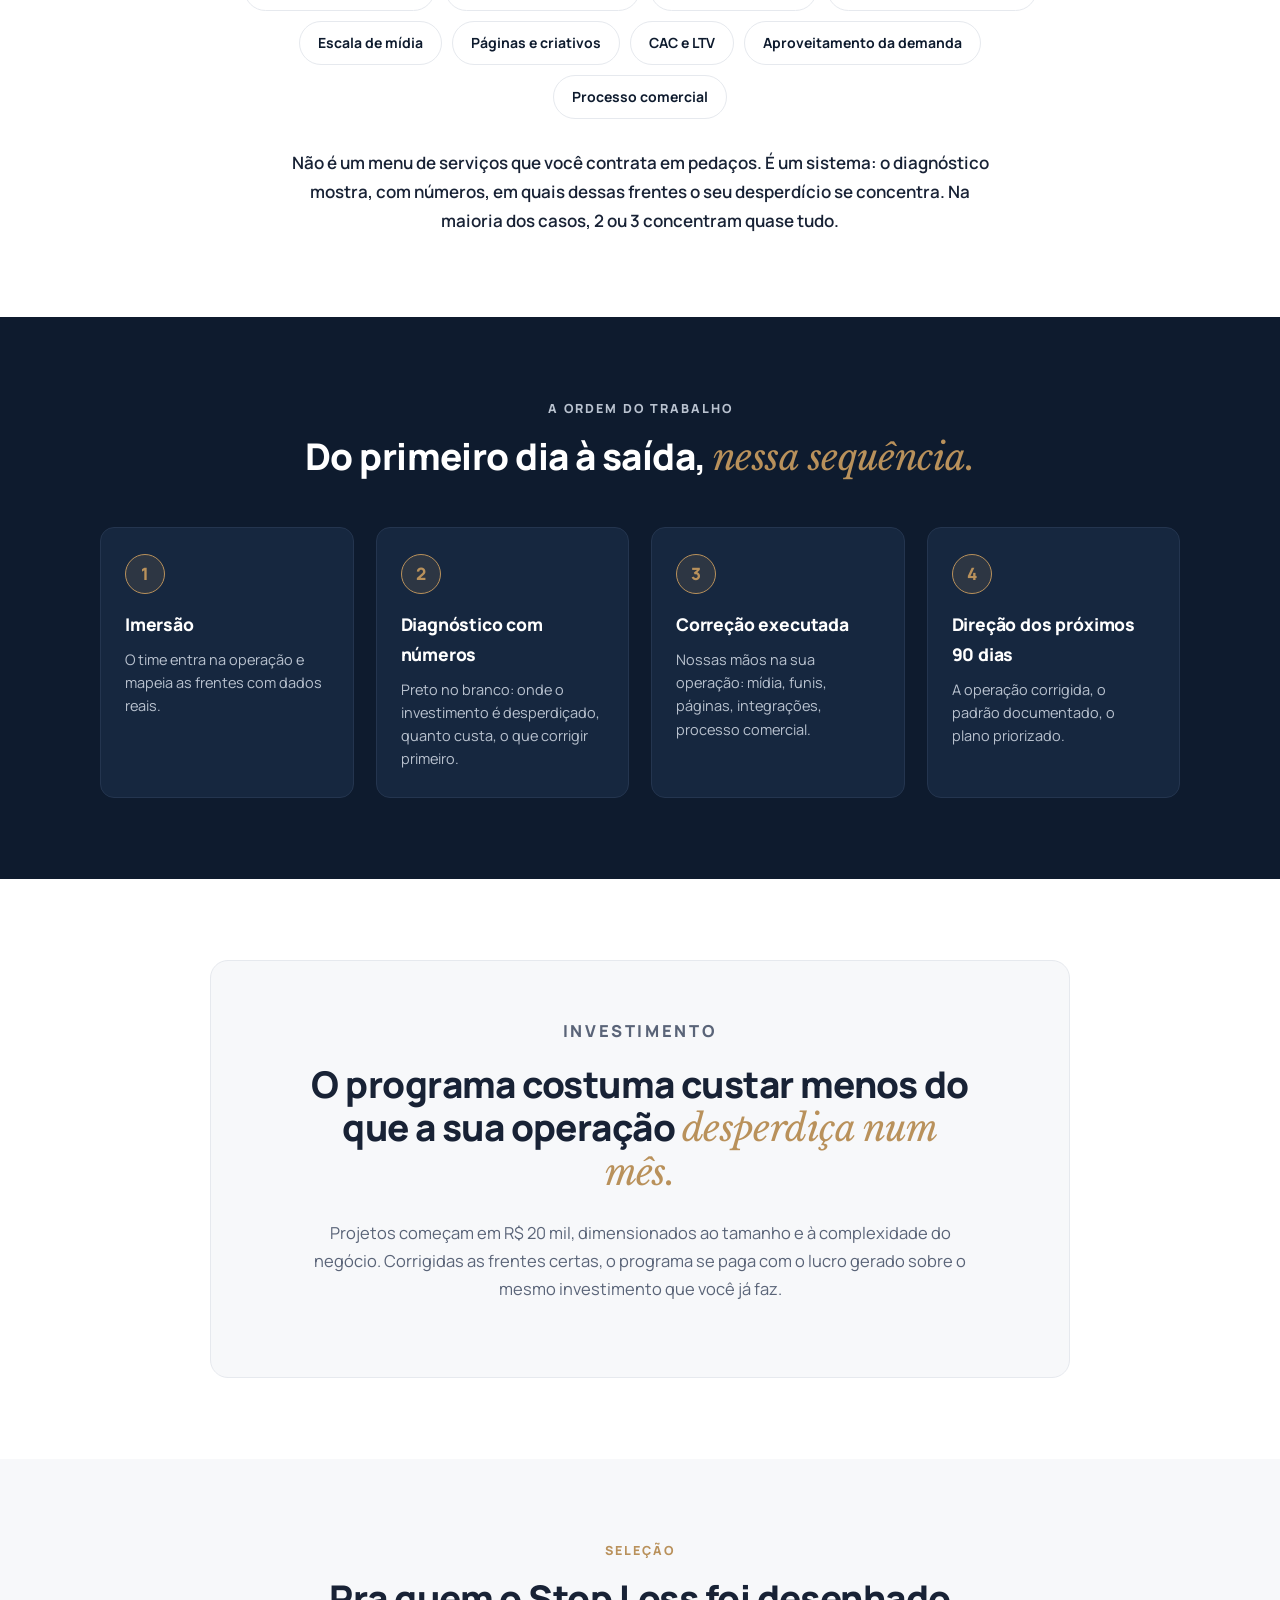
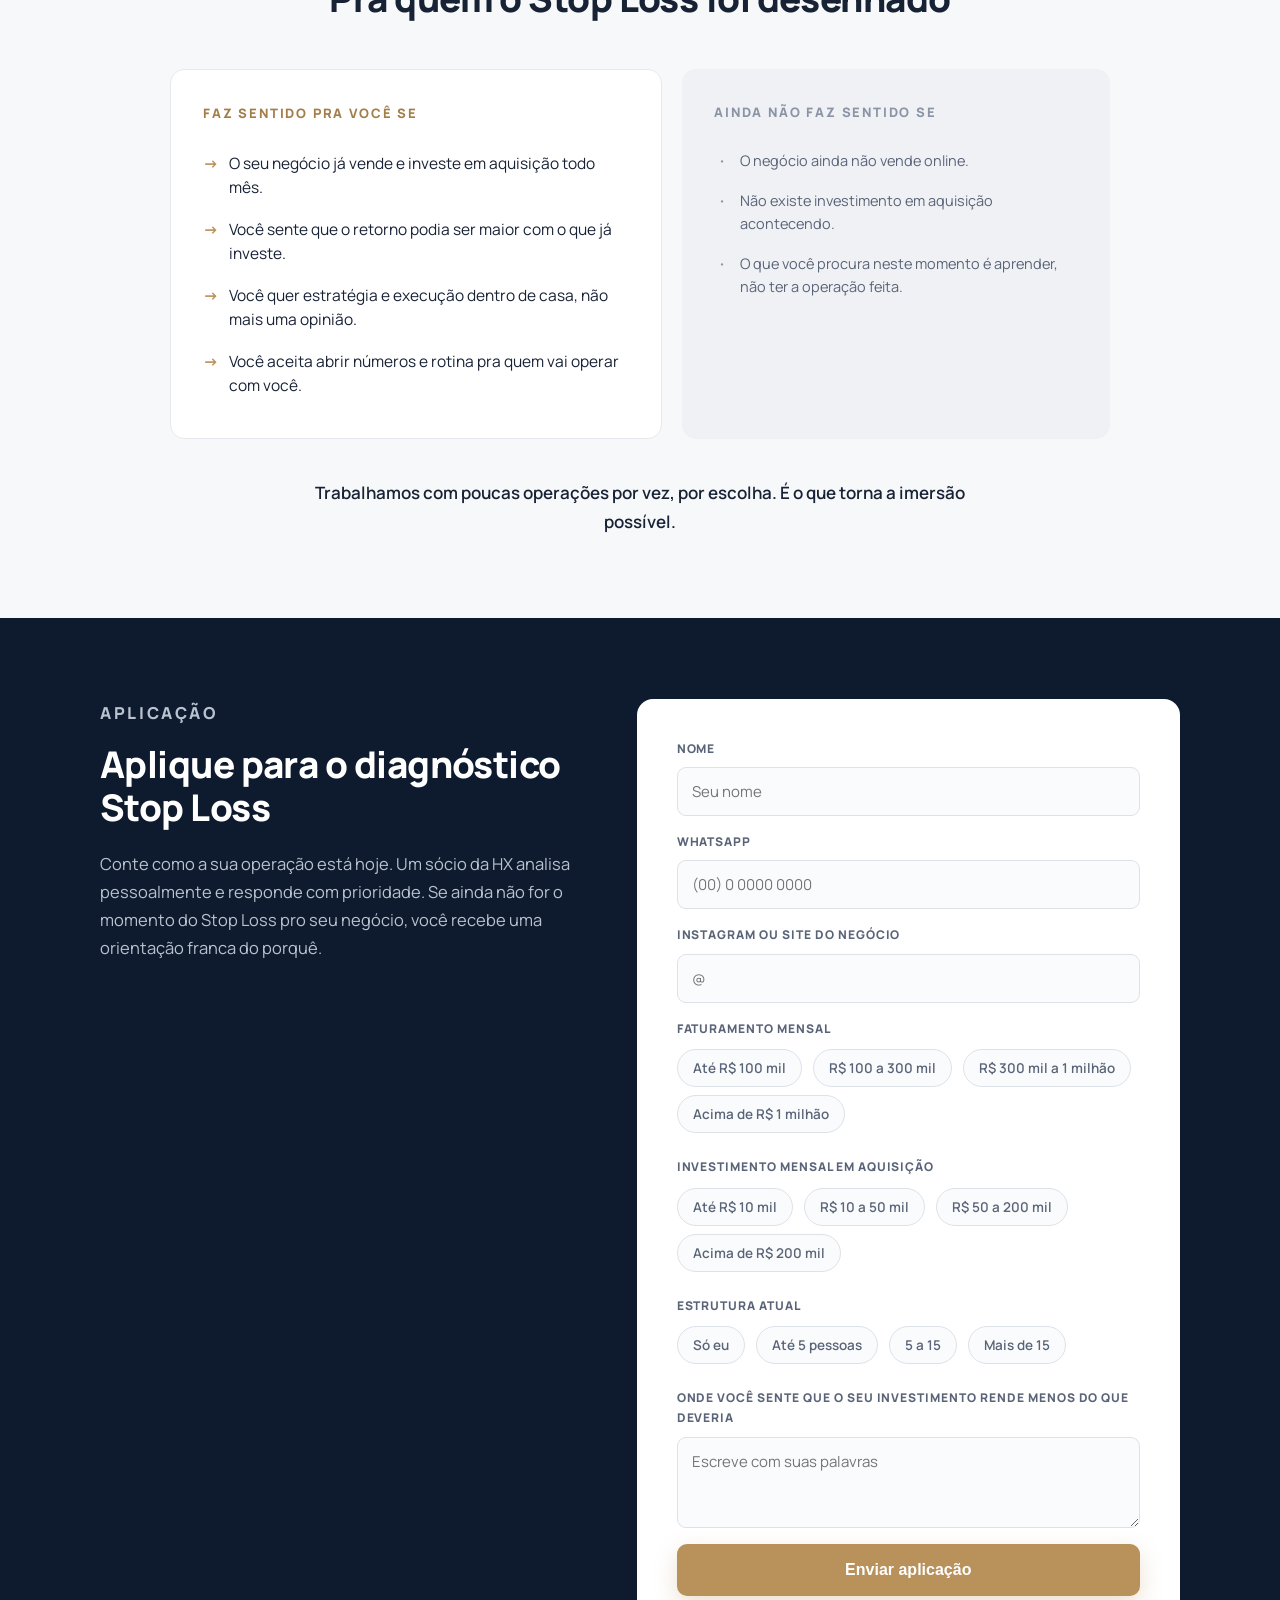
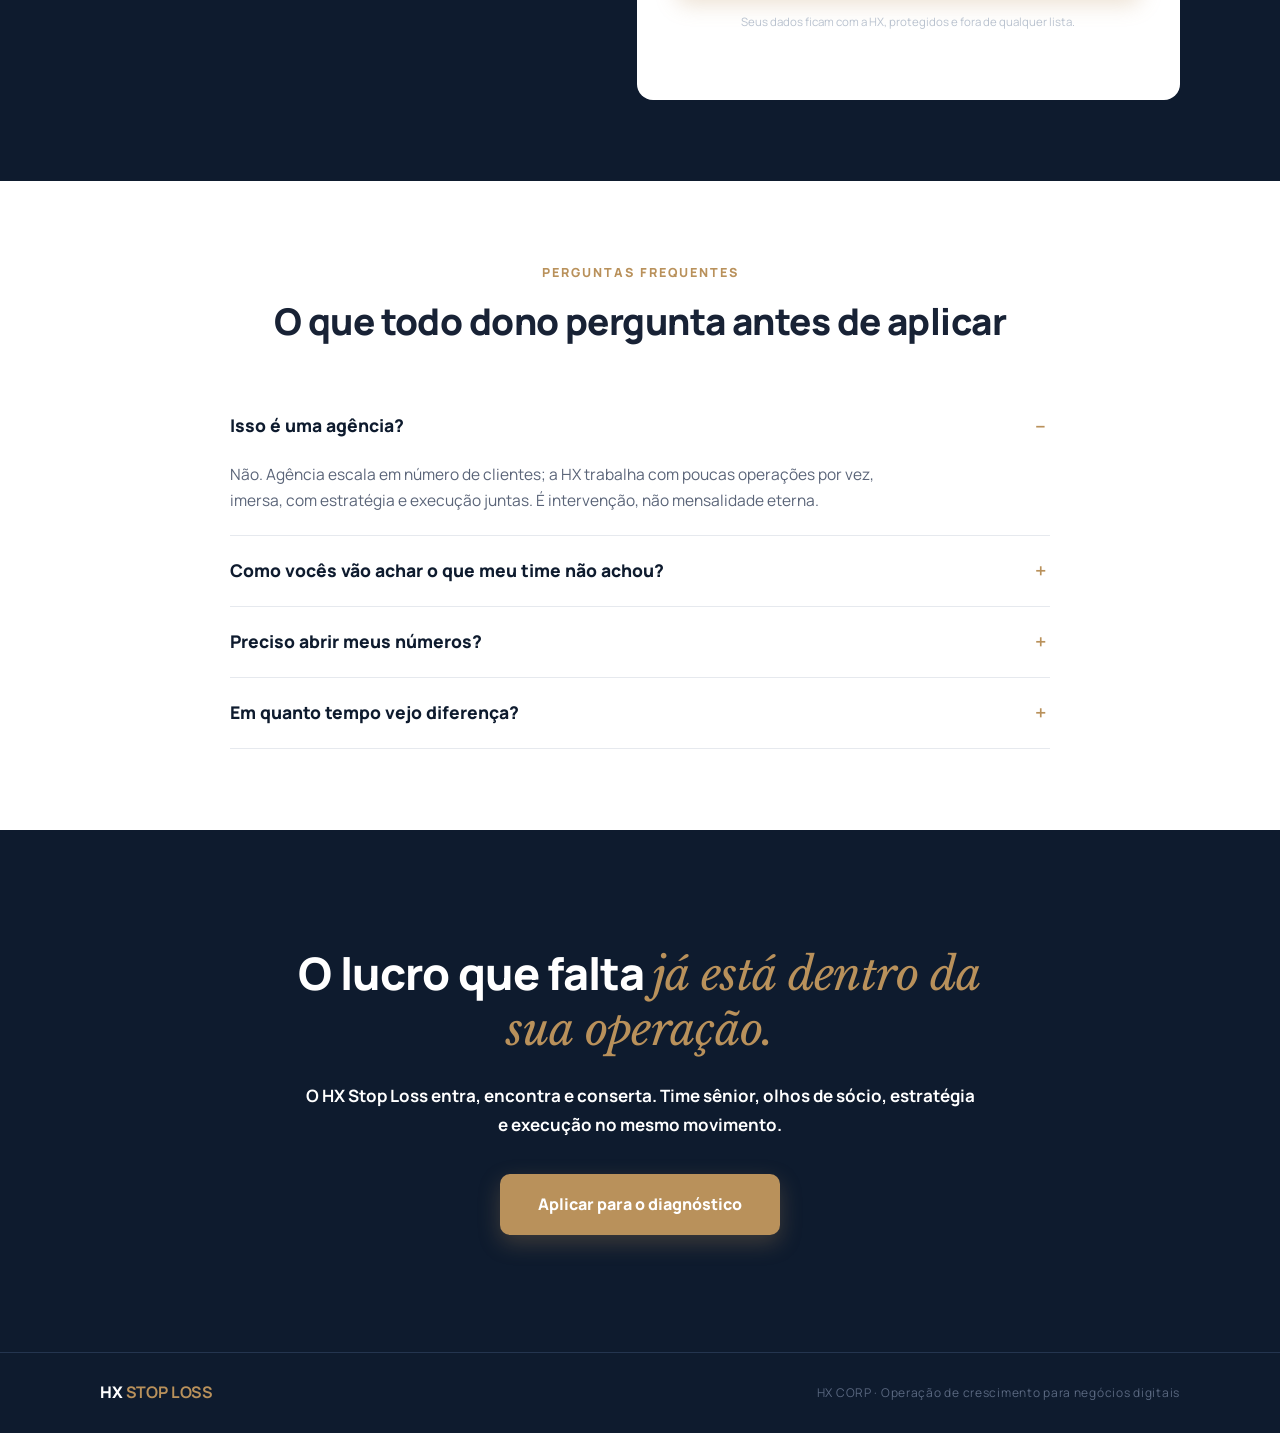
==== commit 3e9fedda: "Carrossel de headlines no hero da /aplicacao/ (modo apresentação) 10 variações da copy V2 em loop: c" ====
--- a/aplicacao/index.html
+++ b/aplicacao/index.html
@@ -30,7 +30,12 @@
       </nav>
       <div class="hero-inner">
         <p class="eyebrow reveal">HX STOP LOSS · INTERVENÇÃO OPERACIONAL</p>
-        <h1 class="reveal">Lucrar mais nem sempre é vender mais. Quase sempre é parar de <span class="serif gold">rasgar o dinheiro</span> que você já investe.</h1>
+        <h1 class="reveal" id="hvH1" title="Clique para ver a próxima variação">Lucrar mais nem sempre é vender mais. Quase sempre é parar de <span class="serif gold">rasgar o dinheiro</span> que você já investe.</h1>
+        <div class="hv-controls reveal" aria-label="Variações de headline (modo apresentação)">
+          <button type="button" class="hv-btn" id="hvPrev" aria-label="Variação anterior">‹</button>
+          <span class="hv-label" id="hvLabel">Variação A · 1/10</span>
+          <button type="button" class="hv-btn" id="hvNext" aria-label="Próxima variação">›</button>
+        </div>
         <p class="hero-sub reveal">Uma intervenção de 30 a 60 dias: um time sênior da HX entra na sua operação, encontra onde o investimento está sendo desperdiçado entre estratégia, funis, mídia e vendas, e conserta. Executando, não ensinando.</p>
         <div class="hero-cta reveal">
           <a href="#aplicacao" class="btn">Aplicar para o diagnóstico</a>
@@ -268,5 +273,6 @@
   </footer>
 
   <script src="../script.js" defer></script>
+  <script src="hero.js" defer></script>
 </body>
 </html>
--- a/styles.css
+++ b/styles.css
@@ -335,6 +335,22 @@
 }
 .mecanismo .sistema-nota { margin-top: 30px; text-align: center; font-weight: 600; color: var(--ink); }
 
+/* carrossel de headlines (modo apresentação) */
+.hero-inner h1 { transition: opacity 0.22s ease; }
+.hero-inner h1.hv-fade { opacity: 0; }
+.hv-controls { display: flex; align-items: center; justify-content: center; gap: 14px; margin-top: 18px; }
+.hv-btn {
+  width: 34px; height: 34px; border-radius: 50%; cursor: pointer;
+  background: transparent; border: 1px solid var(--line-dark); color: var(--sec-light);
+  font-size: 19px; line-height: 1; padding: 0 0 3px;
+  transition: border-color 0.25s, color 0.25s;
+}
+.hv-btn:hover { border-color: var(--gold); color: var(--gold); }
+.hv-label { font-size: 12.5px; font-weight: 800; letter-spacing: 0.1em; color: var(--gold); min-width: 132px; text-align: center; }
+@media (min-width: 1025px) {
+  .hero-inner h1 { min-height: 3.45em; }
+}
+
 @media (max-width: 1024px) {
   .stats.stats-4 { grid-template-columns: 1fr 1fr; }
   .quotes { grid-template-columns: 1fr; }
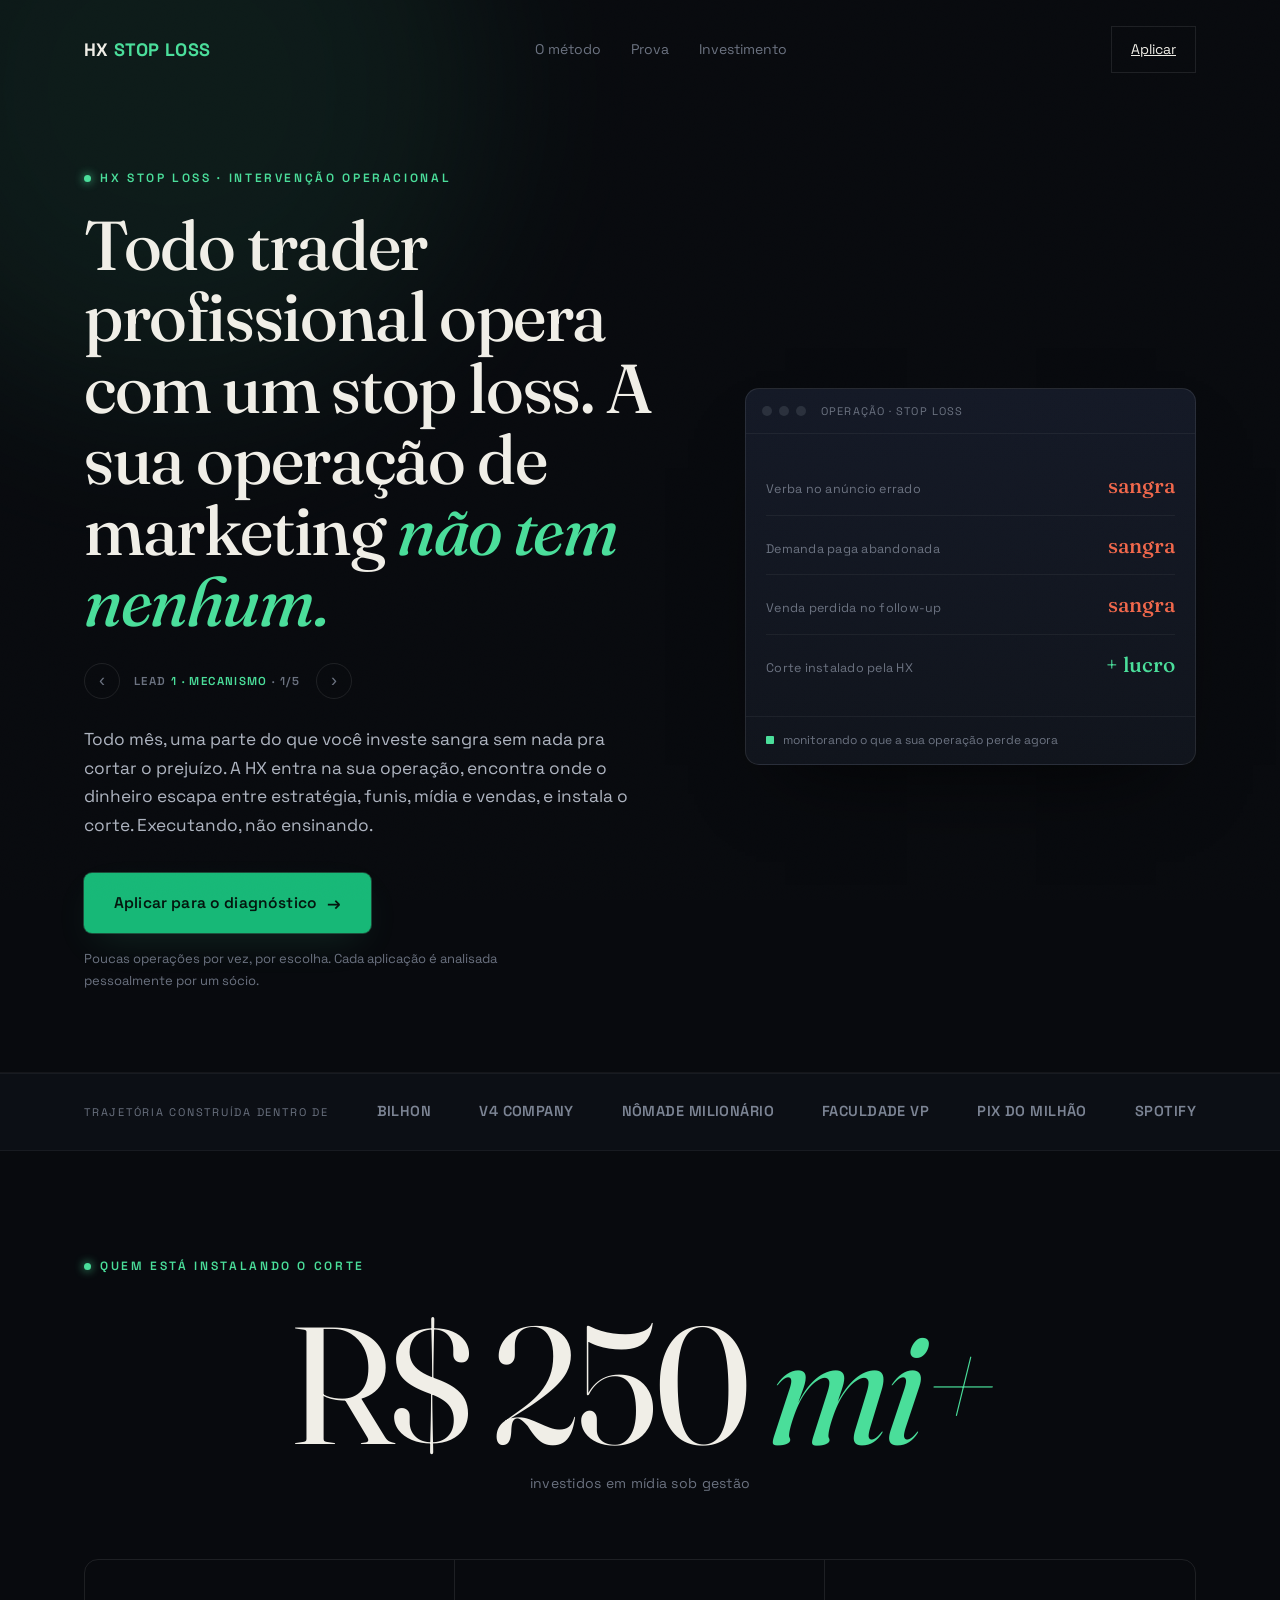
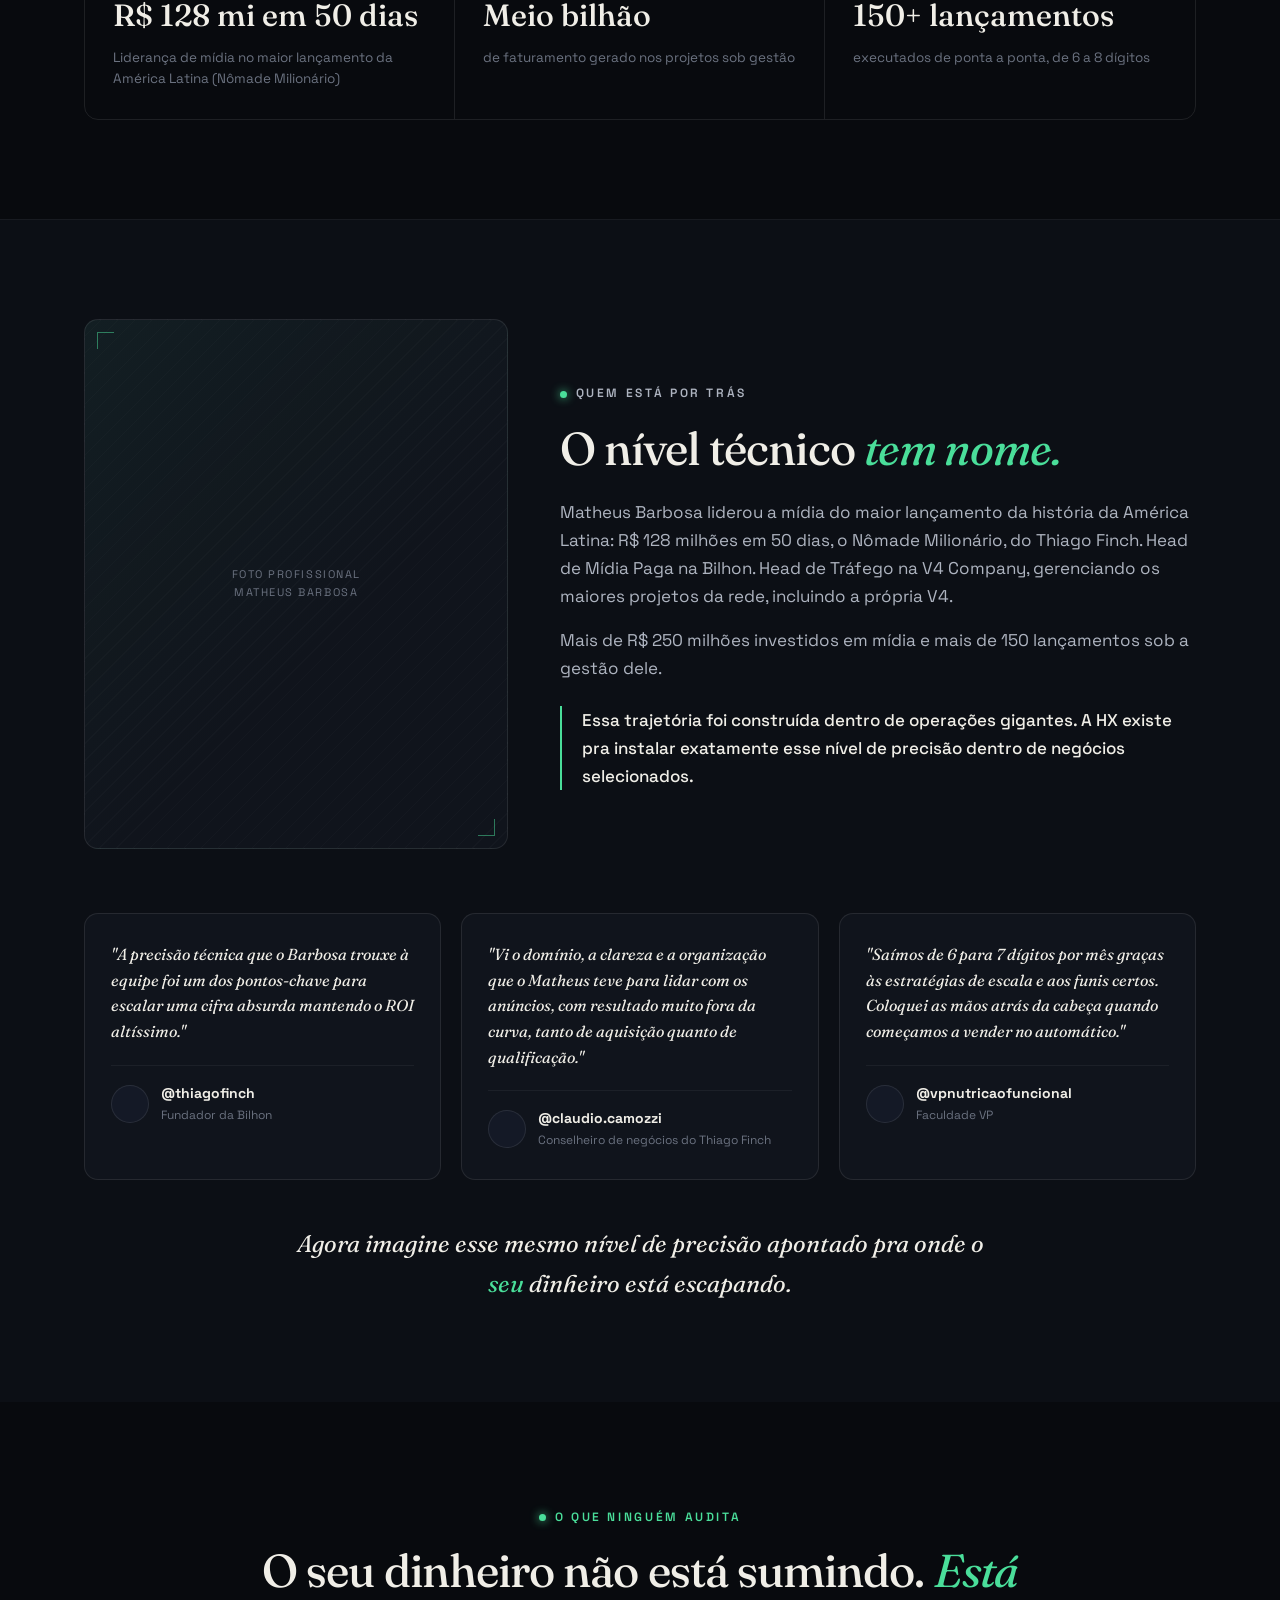
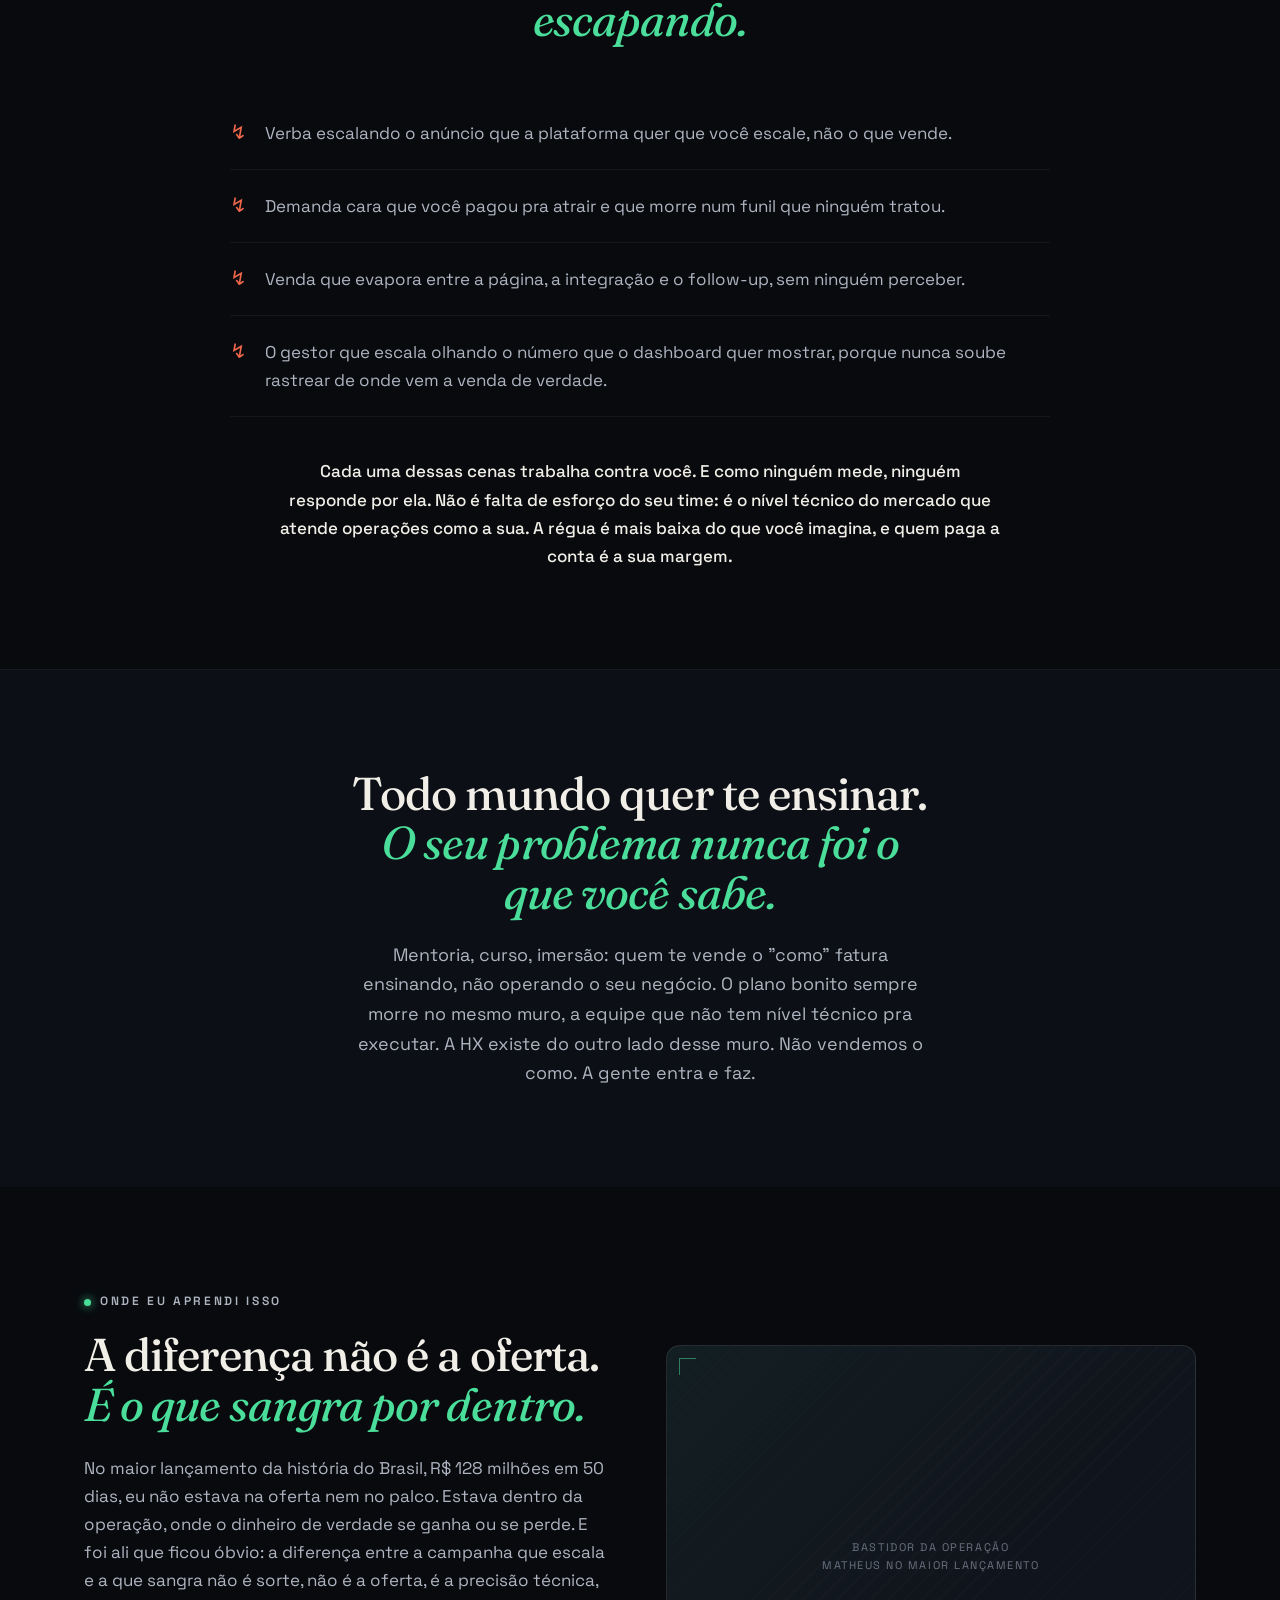
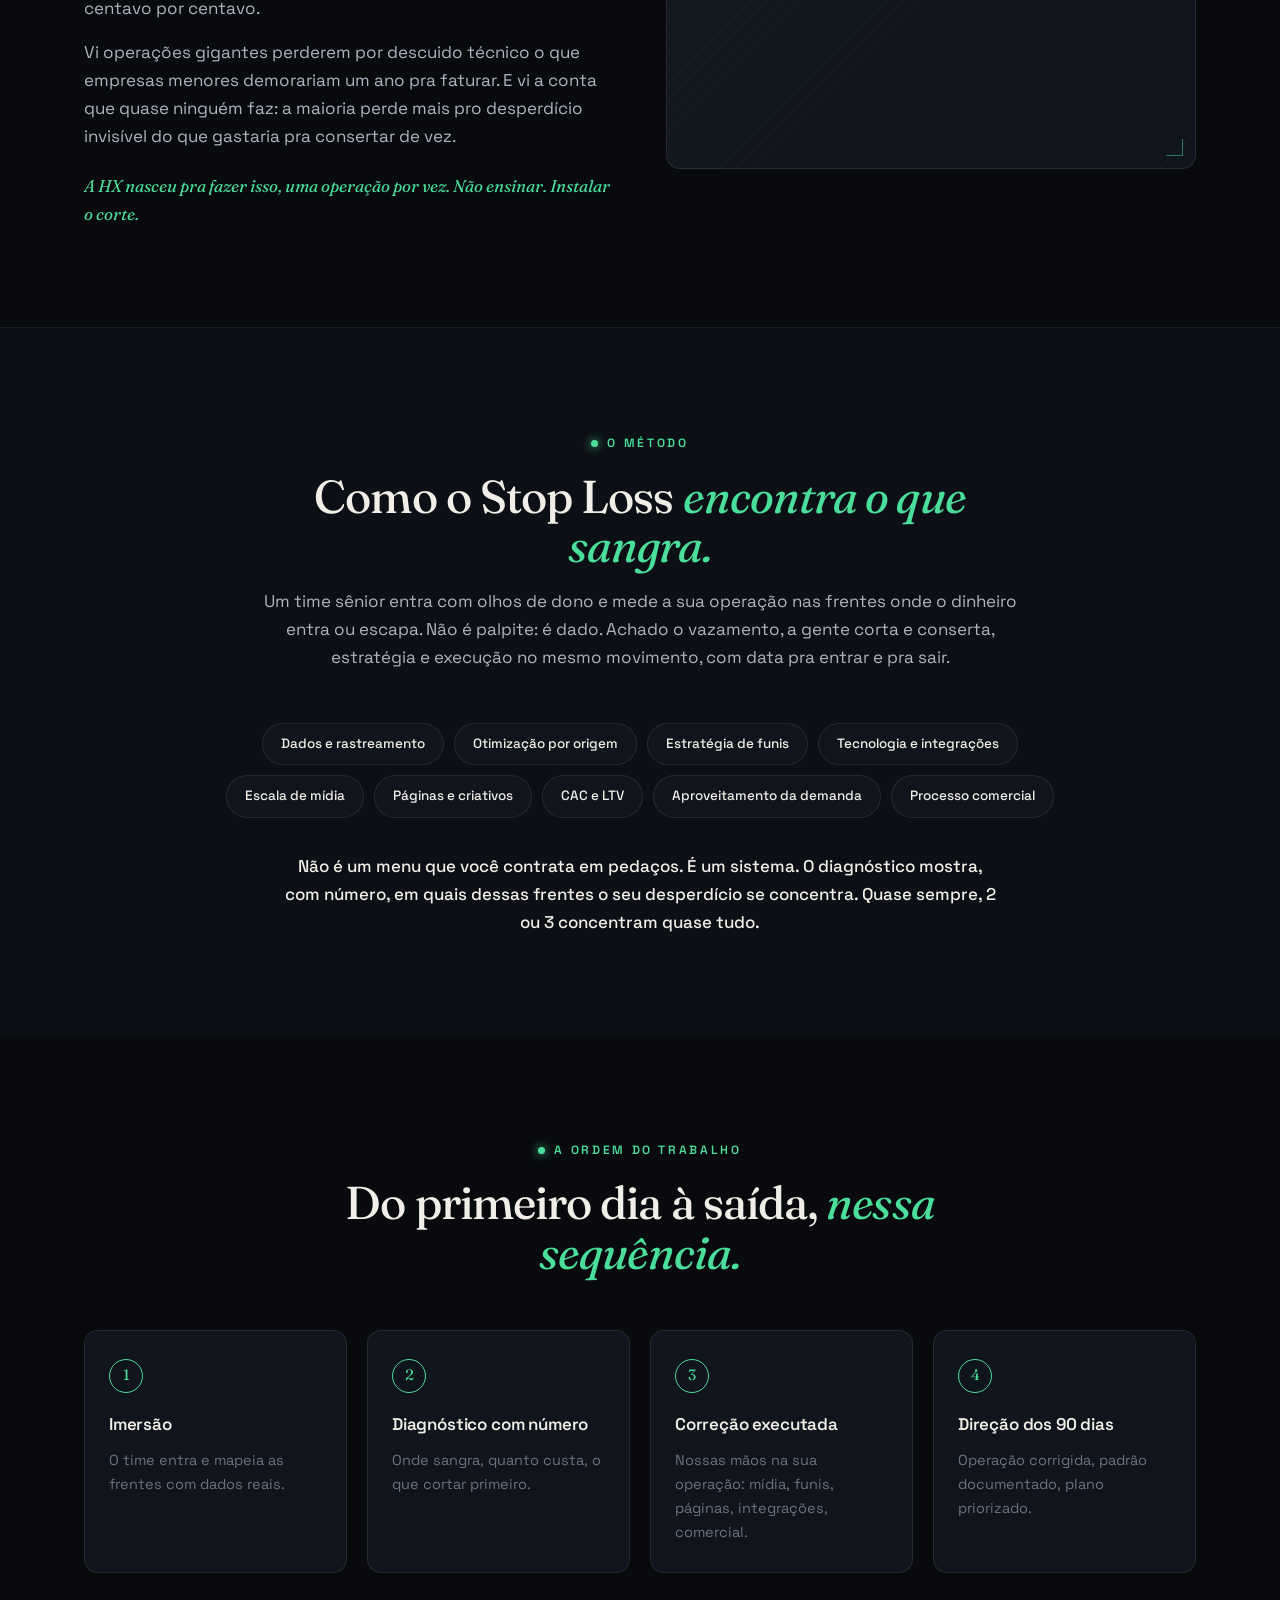
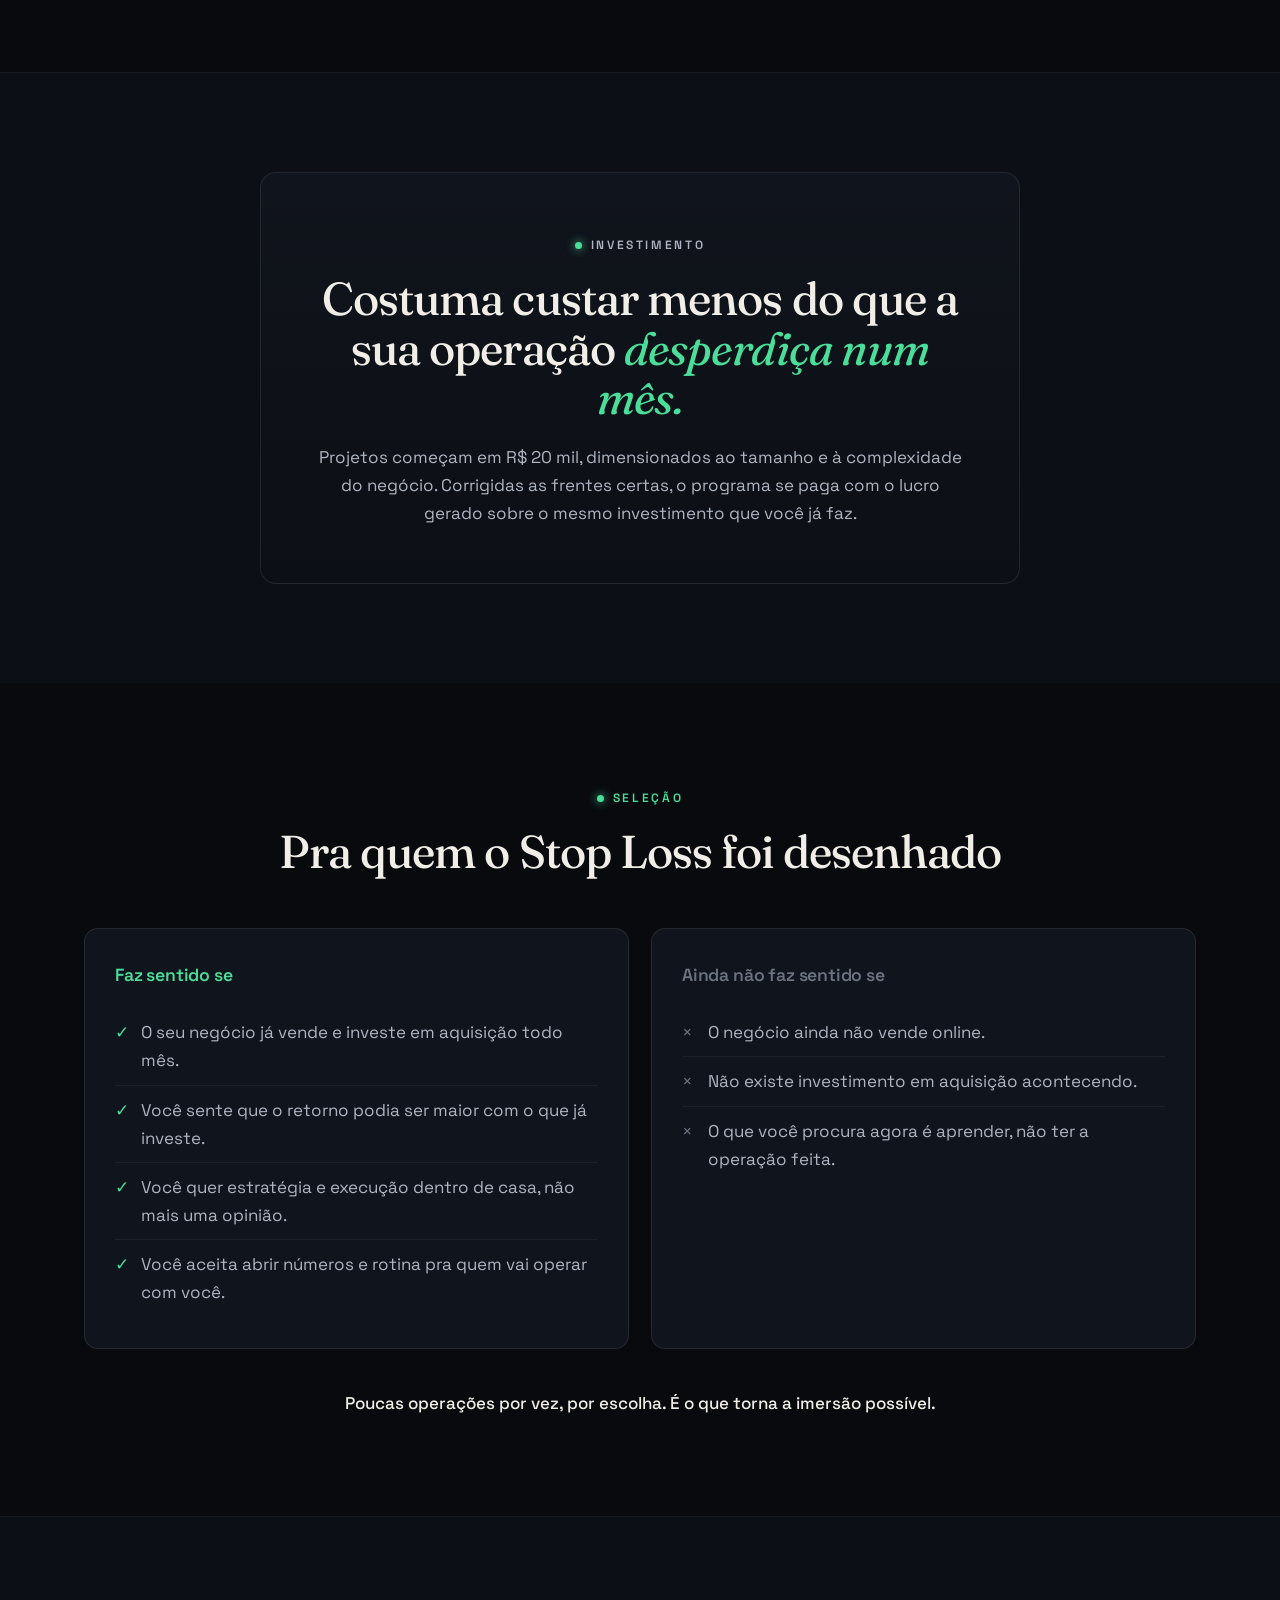
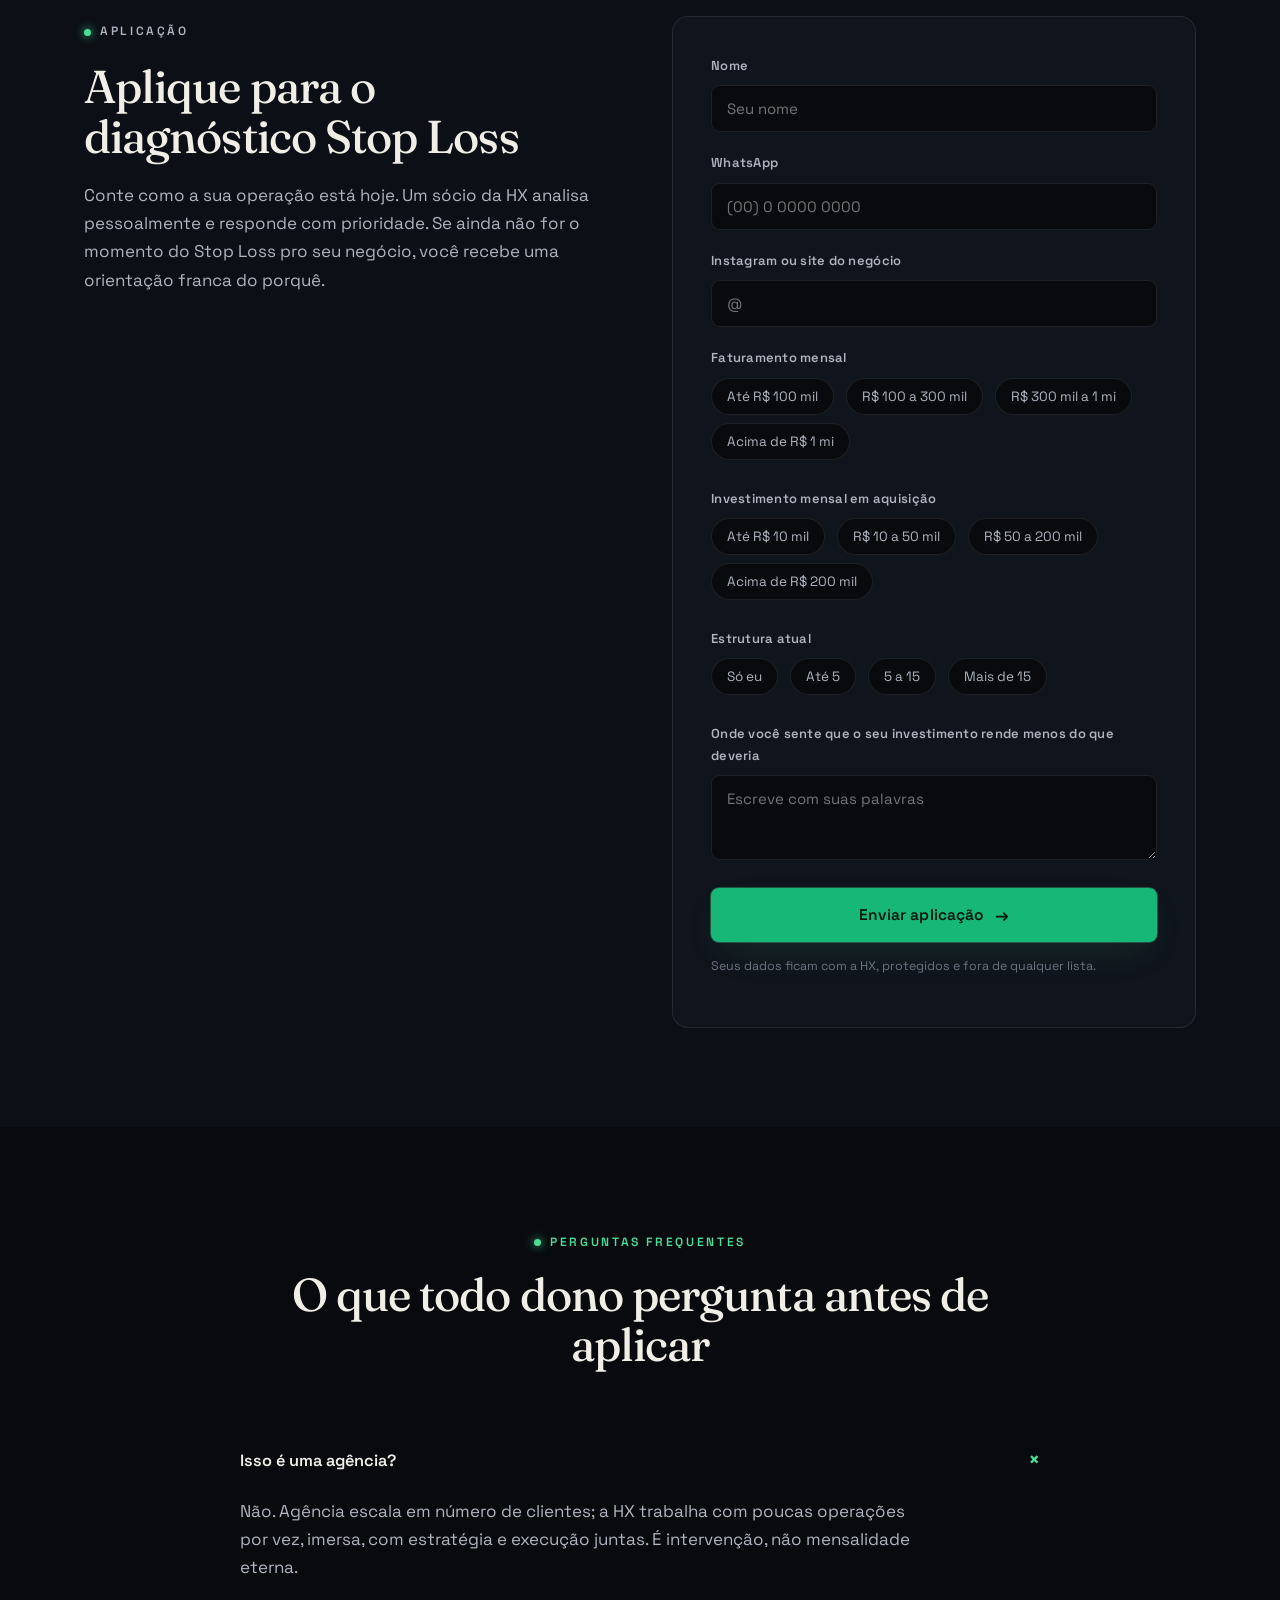
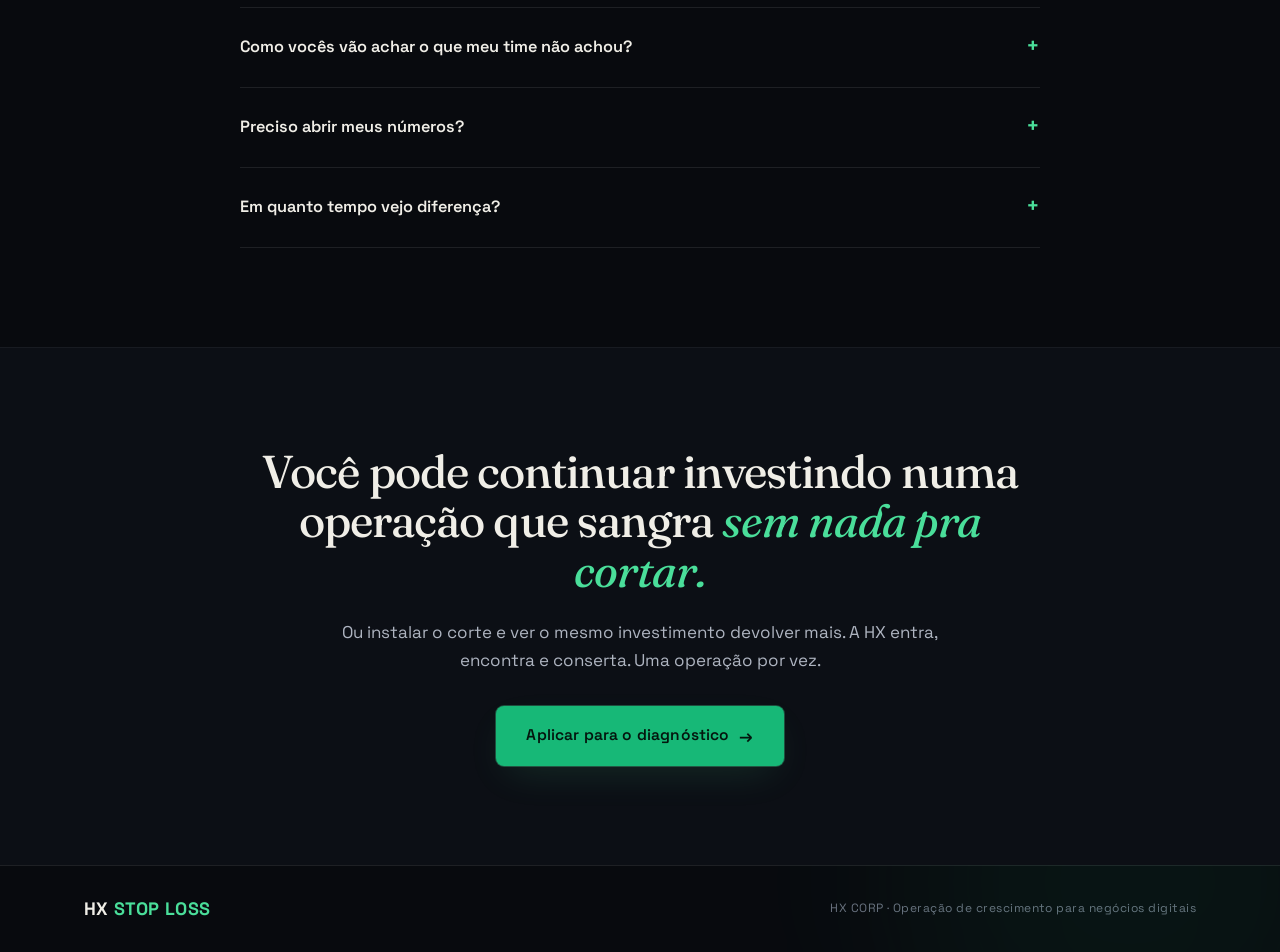
==== commit 6df069cf: "Aplicação V3: reconstrução dark editorial premium + copy com craft real Copy: lead por mecanismo (me" ====
--- a/aplicacao/index.html
+++ b/aplicacao/index.html
@@ -3,150 +3,205 @@
 <head>
   <meta charset="utf-8">
   <meta name="viewport" content="width=device-width, initial-scale=1">
-  <title>Aplicação · HX Stop Loss — Intervenção operacional de 30 a 60 dias</title>
-  <meta name="description" content="Aplique para o diagnóstico HX Stop Loss: um time sênior entra na sua operação, encontra onde o investimento está sendo desperdiçado e conserta. Executando, não ensinando.">
-  <meta property="og:title" content="HX Stop Loss · Aplicação para o diagnóstico">
-  <meta property="og:description" content="Intervenção operacional de 30 a 60 dias: um time sênior encontra onde o seu investimento está sendo desperdiçado e conserta, executando.">
-  <meta property="og:type" content="website">
-  <meta name="theme-color" content="#0E1B2E">
+  <title>HX Stop Loss · Instale o corte no que a sua operação desperdiça</title>
+  <meta name="description" content="Todo trader opera com um stop loss. Sua operação de marketing não tem nenhum. A HX entra, encontra onde o dinheiro escapa e instala o corte. Executando, não ensinando.">
+  <meta property="og:title" content="HX Stop Loss · Instale o corte no que a sua operação desperdiça">
+  <meta property="og:description" content="Intervenção operacional de 30 a 60 dias: um time sênior encontra onde o seu investimento sangra e corta.">
+  <meta name="theme-color" content="#080A0E">
 
   <link rel="preconnect" href="https://fonts.googleapis.com">
   <link rel="preconnect" href="https://fonts.gstatic.com" crossorigin>
-  <link href="https://fonts.googleapis.com/css2?family=Manrope:wght@500;600;700;800&family=Libre+Baskerville:ital@0;1&display=swap" rel="stylesheet">
-  <link rel="stylesheet" href="../styles.css">
+  <link href="https://fonts.googleapis.com/css2?family=Fraunces:ital,opsz,wght@0,9..144,400..600;1,9..144,400..600&family=Space+Grotesk:wght@400;500;600;700&display=swap" rel="stylesheet">
+  <link rel="stylesheet" href="styles.css">
 </head>
 <body>
 
-  <!-- ============ DOBRA 01 · HERO ============ -->
+  <!-- ============ HERO ============ -->
   <header class="hero" id="topo">
+    <div class="hero-glow" aria-hidden="true"></div>
     <div class="wrap">
       <nav class="nav">
         <div class="logo">HX <b>STOP LOSS</b></div>
         <div class="nav-links">
           <a href="#metodo">O método</a>
+          <a href="#prova">Prova</a>
           <a href="#investimento">Investimento</a>
         </div>
-        <a href="#aplicacao" class="btn btn-sm">Aplicar para o diagnóstico</a>
+        <a href="#aplicacao" class="btn-ghost">Aplicar</a>
       </nav>
-      <div class="hero-inner">
-        <p class="eyebrow reveal">HX STOP LOSS · INTERVENÇÃO OPERACIONAL</p>
-        <h1 class="reveal" id="hvH1" title="Clique para ver a próxima variação">Lucrar mais nem sempre é vender mais. Quase sempre é parar de <span class="serif gold">rasgar o dinheiro</span> que você já investe.</h1>
-        <div class="hv-controls reveal" aria-label="Variações de headline (modo apresentação)">
-          <button type="button" class="hv-btn" id="hvPrev" aria-label="Variação anterior">‹</button>
-          <span class="hv-label" id="hvLabel">Variação A · 1/10</span>
-          <button type="button" class="hv-btn" id="hvNext" aria-label="Próxima variação">›</button>
-        </div>
-        <p class="hero-sub reveal">Uma intervenção de 30 a 60 dias: um time sênior da HX entra na sua operação, encontra onde o investimento está sendo desperdiçado entre estratégia, funis, mídia e vendas, e conserta. Executando, não ensinando.</p>
-        <div class="hero-cta reveal">
-          <a href="#aplicacao" class="btn">Aplicar para o diagnóstico</a>
-          <p class="micro">Trabalhamos com poucas operações por vez, por escolha. Cada aplicação é analisada pessoalmente por um sócio.</p>
+
+      <div class="hero-grid">
+        <div class="hero-lead">
+          <p class="eyebrow reveal">HX STOP LOSS · INTERVENÇÃO OPERACIONAL</p>
+          <h1 class="reveal" id="hvH1" title="Clique para ver o próximo lead">Todo trader profissional opera com um stop loss. A sua operação de marketing <em>não tem nenhum.</em></h1>
+          <div class="hv-controls reveal" aria-label="Variações de lead (modo apresentação)">
+            <button type="button" class="hv-btn" id="hvPrev" aria-label="Lead anterior">‹</button>
+            <span class="hv-label" id="hvLabel">Lead <b>1 · Mecanismo</b> · 1/5</span>
+            <button type="button" class="hv-btn" id="hvNext" aria-label="Próximo lead">›</button>
+          </div>
+          <p class="hero-sub reveal">Todo mês, uma parte do que você investe sangra sem nada pra cortar o prejuízo. A HX entra na sua operação, encontra onde o dinheiro escapa entre estratégia, funis, mídia e vendas, e instala o corte. Executando, não ensinando.</p>
+          <div class="hero-cta reveal">
+            <a href="#aplicacao" class="btn">Aplicar para o diagnóstico</a>
+            <p class="micro">Poucas operações por vez, por escolha. Cada aplicação é analisada pessoalmente por um sócio.</p>
+          </div>
+        </div>
+
+        <div class="hero-terminal reveal">
+          <div class="terminal">
+            <div class="terminal-bar"><i></i><i></i><i></i><span>operação · stop loss</span></div>
+            <div class="terminal-body">
+              <div class="tline"><span class="lbl">Verba no anúncio errado</span><span class="val down">sangra</span></div>
+              <div class="tline"><span class="lbl">Demanda paga abandonada</span><span class="val down">sangra</span></div>
+              <div class="tline"><span class="lbl">Venda perdida no follow-up</span><span class="val down">sangra</span></div>
+              <div class="tline"><span class="lbl">Corte instalado pela HX</span><span class="val up">+ lucro</span></div>
+            </div>
+            <div class="terminal-foot"><span class="blink"></span> monitorando o que a sua operação perde agora</div>
+          </div>
         </div>
       </div>
     </div>
   </header>
 
-  <!-- logo bar -->
-  <div class="logobar" aria-label="Operações e marcas da trajetória">
+  <!-- ============ LOGOBAR ============ -->
+  <div class="logobar">
     <div class="wrap logos reveal">
+      <span class="cap">Trajetória construída dentro de</span>
       <span>BILHON</span><span>V4 COMPANY</span><span>NÔMADE MILIONÁRIO</span><span>FACULDADE VP</span><span>PIX DO MILHÃO</span><span>SPOTIFY</span>
     </div>
   </div>
 
-  <!-- ============ DOBRA 02 · PROVA ============ -->
-  <section class="provas dark">
-    <div class="wrap">
-      <div class="prose-wide">
-        <p class="eyebrow reveal">A ENGENHARIA</p>
-        <h2 class="reveal">O nível técnico aparece <span class="serif gold">no resultado.</span></h2>
-      </div>
-      <div class="stats stats-4">
-        <div class="stat reveal"><strong>R$ 250 milhões+</strong><span>investidos em mídia sob gestão</span></div>
-        <div class="stat reveal"><strong>R$ 128 milhões em 50 dias</strong><span>no maior lançamento da América Latina</span></div>
-        <div class="stat reveal"><strong>Meio bilhão</strong><span>de faturamento gerado nos projetos</span></div>
-        <div class="stat reveal"><strong>150+ lançamentos</strong><span>executados de ponta a ponta</span></div>
-      </div>
-    </div>
-  </section>
-
-  <!-- ============ DOBRA 03 · FOUNDER ============ -->
+  <!-- ============ PROVA ============ -->
+  <section class="provas" id="prova">
+    <div class="wrap">
+      <p class="eyebrow kick reveal">QUEM ESTÁ INSTALANDO O CORTE</p>
+      <div class="bignum reveal">
+        <div class="n" data-count="250" data-suffix="">R$ 250 <em>mi+</em></div>
+        <p class="cap">investidos em mídia sob gestão</p>
+      </div>
+      <div class="stat-row">
+        <div class="cell reveal"><strong>R$ 128 mi em 50 dias</strong><span>Liderança de mídia no maior lançamento da América Latina (Nômade Milionário)</span></div>
+        <div class="cell reveal"><strong>Meio bilhão</strong><span>de faturamento gerado nos projetos sob gestão</span></div>
+        <div class="cell reveal"><strong>150+ lançamentos</strong><span>executados de ponta a ponta, de 6 a 8 dígitos</span></div>
+      </div>
+    </div>
+  </section>
+
+  <!-- ============ FOUNDER / AUTORIDADE ============ -->
   <section class="founder">
     <div class="wrap">
-      <div class="head reveal">
-        <p class="eyebrow">QUEM ESTÁ POR TRÁS</p>
-        <h2>O nível técnico <span class="serif gold">tem nome.</span></h2>
-      </div>
-      <div class="founder-card reveal">
-        <div class="founder-foto" aria-hidden="true"><span>MB</span></div>
-        <div class="founder-bio">
-          <h3>Matheus Barbosa · Sócio-fundador da HX</h3>
-          <p>Liderou a mídia do maior lançamento da história da América Latina: R$ 128 milhões em 50 dias, o Nômade Milionário, do Thiago Finch. Head de Mídia Paga na Bilhon. Head de Tráfego na V4 Company, gerenciando os maiores projetos da rede, incluindo a própria V4. Mais de R$ 250 milhões investidos em mídia e mais de 150 lançamentos sob a gestão dele.</p>
-          <p class="strong">Essa trajetória foi construída dentro de operações gigantes. A HX existe pra colocar exatamente esse nível de operação dentro de negócios selecionados.</p>
-        </div>
-      </div>
+      <div class="founder-grid">
+        <div class="founder-portrait imgslot reveal"><span>Foto profissional<br>Matheus Barbosa</span></div>
+        <div class="founder-body reveal">
+          <p class="eyebrow">QUEM ESTÁ POR TRÁS</p>
+          <h2>O nível técnico <span class="i">tem nome.</span></h2>
+          <p>Matheus Barbosa liderou a mídia do maior lançamento da história da América Latina: R$ 128 milhões em 50 dias, o Nômade Milionário, do Thiago Finch. Head de Mídia Paga na Bilhon. Head de Tráfego na V4 Company, gerenciando os maiores projetos da rede, incluindo a própria V4.</p>
+          <p>Mais de R$ 250 milhões investidos em mídia e mais de 150 lançamentos sob a gestão dele.</p>
+          <p class="cand">Essa trajetória foi construída dentro de operações gigantes. A HX existe pra instalar exatamente esse nível de precisão dentro de negócios selecionados.</p>
+        </div>
+      </div>
+
       <div class="quotes">
         <figure class="quote reveal">
-          <blockquote>"A precisão técnica que o Barbosa trouxe à equipe foi um dos pontos-chave para conseguirmos escalar uma cifra absurda e mantermos o ROI altíssimo. Indicaria a qualquer projeto o trabalho excepcional do Matheus."</blockquote>
-          <figcaption><strong>@thiagofinch</strong><span>Fundador da Bilhon</span></figcaption>
+          <blockquote>"A precisão técnica que o Barbosa trouxe à equipe foi um dos pontos-chave para escalar uma cifra absurda mantendo o ROI altíssimo."</blockquote>
+          <figcaption><span class="av" aria-hidden="true"></span><span><strong>@thiagofinch</strong><span>Fundador da Bilhon</span></span></figcaption>
         </figure>
         <figure class="quote reveal">
-          <blockquote>"Tive a oportunidade de ver o domínio, a clareza e organização que Matheus teve para lidar com anúncios, conseguindo resultado muito fora da curva, tanto de aquisição quanto de qualificação de leads. A clareza dos resultados e relatórios que facilitavam a tomada de decisões também foi um mega diferencial."</blockquote>
-          <figcaption><strong>@claudio.camozzi</strong><span>Conselheiro de negócios do Thiago Finch</span></figcaption>
+          <blockquote>"Vi o domínio, a clareza e a organização que o Matheus teve para lidar com os anúncios, com resultado muito fora da curva, tanto de aquisição quanto de qualificação."</blockquote>
+          <figcaption><span class="av" aria-hidden="true"></span><span><strong>@claudio.camozzi</strong><span>Conselheiro de negócios do Thiago Finch</span></span></figcaption>
         </figure>
         <figure class="quote reveal">
-          <blockquote>"Foi absurdo a diferença que sentimos na execução do nosso trabalho de mídia junto ao Barbosa. Saímos de 6 para 7 dígitos por mês graças às estratégias de escala e principalmente dos funis certos para o nosso negócio. Coloquei as mãos atrás da cabeça quando começamos a vender no automático."</blockquote>
-          <figcaption><strong>@vpnutricaofuncional</strong><span>Faculdade VP</span></figcaption>
+          <blockquote>"Saímos de 6 para 7 dígitos por mês graças às estratégias de escala e aos funis certos. Coloquei as mãos atrás da cabeça quando começamos a vender no automático."</blockquote>
+          <figcaption><span class="av" aria-hidden="true"></span><span><strong>@vpnutricaofuncional</strong><span>Faculdade VP</span></span></figcaption>
         </figure>
       </div>
-    </div>
-  </section>
-
-  <!-- ============ DOBRA 04 · O MECANISMO ============ -->
+      <p class="flip reveal">Agora imagine esse mesmo nível de precisão apontado pra onde o <em>seu</em> dinheiro está escapando.</p>
+    </div>
+  </section>
+
+  <!-- ============ INIMIGO ============ -->
+  <section class="inimigo">
+    <div class="wrap">
+      <div class="head reveal">
+        <p class="eyebrow">O QUE NINGUÉM AUDITA</p>
+        <h2>O seu dinheiro não está sumindo. <span class="i">Está escapando.</span></h2>
+      </div>
+      <div class="leak-list">
+        <div class="leak reveal"><p>Verba escalando o anúncio que a plataforma quer que você escale, não o que vende.</p></div>
+        <div class="leak reveal"><p>Demanda cara que você pagou pra atrair e que morre num funil que ninguém tratou.</p></div>
+        <div class="leak reveal"><p>Venda que evapora entre a página, a integração e o follow-up, sem ninguém perceber.</p></div>
+        <div class="leak reveal"><p>O gestor que escala olhando o número que o dashboard quer mostrar, porque nunca soube rastrear de onde vem a venda de verdade.</p></div>
+      </div>
+      <p class="fecho reveal">Cada uma dessas cenas trabalha contra você. E como ninguém mede, ninguém responde por ela. Não é falta de esforço do seu time: é o nível técnico do mercado que atende operações como a sua. A régua é mais baixa do que você imagina, e quem paga a conta é a sua margem.</p>
+    </div>
+  </section>
+
+  <!-- ============ GAP (anti-mentoria, afiado) ============ -->
+  <section class="gap">
+    <div class="wrap prose">
+      <h2 class="reveal">Todo mundo quer te ensinar. <span class="i">O seu problema nunca foi o que você sabe.</span></h2>
+      <p class="reveal lead-text">Mentoria, curso, imersão: quem te vende o "como" fatura ensinando, não operando o seu negócio. O plano bonito sempre morre no mesmo muro, a equipe que não tem nível técnico pra executar. A HX existe do outro lado desse muro. Não vendemos o como. A gente entra e faz.</p>
+    </div>
+  </section>
+
+  <!-- ============ STORY (epiphany, founder) ============ -->
+  <section class="story">
+    <div class="wrap">
+      <div class="story-grid">
+        <div class="story-body reveal">
+          <p class="eyebrow" style="margin-bottom:18px">ONDE EU APRENDI ISSO</p>
+          <h2>A diferença não é a oferta. <span class="i">É o que sangra por dentro.</span></h2>
+          <p>No maior lançamento da história do Brasil, R$ 128 milhões em 50 dias, eu não estava na oferta nem no palco. Estava dentro da operação, onde o dinheiro de verdade se ganha ou se perde. E foi ali que ficou óbvio: a diferença entre a campanha que escala e a que sangra não é sorte, não é a oferta, é a precisão técnica, centavo por centavo.</p>
+          <p>Vi operações gigantes perderem por descuido técnico o que empresas menores demorariam um ano pra faturar. E vi a conta que quase ninguém faz: a maioria perde mais pro desperdício invisível do que gastaria pra consertar de vez.</p>
+          <p class="sign">A HX nasceu pra fazer isso, uma operação por vez. Não ensinar. Instalar o corte.</p>
+        </div>
+        <div class="story-slot imgslot reveal"><span>Bastidor da operação<br>Matheus no maior lançamento</span></div>
+      </div>
+    </div>
+  </section>
+
+  <!-- ============ MECANISMO + SISTEMA ============ -->
   <section class="mecanismo" id="metodo">
     <div class="wrap">
       <div class="head reveal">
         <p class="eyebrow">O MÉTODO</p>
-        <h2>Arrumar o que já existe <span class="serif gold">antes de construir o novo.</span></h2>
-      </div>
-      <div class="prose">
-        <p class="pull serif reveal">Um real a mais de faturamento não é um real a mais de lucro. Um real a menos de desperdício é <em>um real inteiro de lucro</em>. Sem vender uma unidade a mais.</p>
-        <p class="reveal">Em praticamente toda operação digital que analisamos existe desperdício relevante escondido no meio do investimento: verba escalando o anúncio errado, demanda cara capturada e abandonada, vendas morrendo entre páginas, integrações e follow-ups que ninguém audita. Não por falta de esforço do dono. Por falta de nível técnico no mercado que atende essas operações.</p>
-        <p class="reveal">É por isso que mais uma mentoria não resolve: o seu problema nunca foi o que você sabe, é o nível de quem executa.</p>
-        <p class="strong reveal">O Stop Loss é uma intervenção operacional. Um time sênior entra com olhos de dono, mapeia as frentes onde o dinheiro entra ou escapa, mede cada uma com dados de verdade e conserta. Estratégia e execução no mesmo movimento, com data pra entrar e pra sair.</p>
+        <h2>Como o Stop Loss <span class="i">encontra o que sangra.</span></h2>
+        <p class="sub">Um time sênior entra com olhos de dono e mede a sua operação nas frentes onde o dinheiro entra ou escapa. Não é palpite: é dado. Achado o vazamento, a gente corta e conserta, estratégia e execução no mesmo movimento, com data pra entrar e pra sair.</p>
       </div>
       <div class="chips reveal" aria-label="As frentes da operação">
         <span>Dados e rastreamento</span><span>Otimização por origem</span><span>Estratégia de funis</span><span>Tecnologia e integrações</span><span>Escala de mídia</span><span>Páginas e criativos</span><span>CAC e LTV</span><span>Aproveitamento da demanda</span><span>Processo comercial</span>
       </div>
-      <p class="fecho prose sistema-nota reveal">Não é um menu de serviços que você contrata em pedaços. É um sistema: o diagnóstico mostra, com números, em quais dessas frentes o seu desperdício se concentra. Na maioria dos casos, 2 ou 3 concentram quase tudo.</p>
-    </div>
-  </section>
-
-  <!-- ============ DOBRA 05 · COMO FUNCIONA ============ -->
-  <section class="como dark">
+      <p class="fecho reveal">Não é um menu que você contrata em pedaços. É um sistema. O diagnóstico mostra, com número, em quais dessas frentes o seu desperdício se concentra. Quase sempre, 2 ou 3 concentram quase tudo.</p>
+    </div>
+  </section>
+
+  <!-- ============ COMO FUNCIONA ============ -->
+  <section class="como">
     <div class="wrap">
       <div class="head reveal">
         <p class="eyebrow">A ORDEM DO TRABALHO</p>
-        <h2>Do primeiro dia à saída, <span class="serif gold">nessa sequência.</span></h2>
+        <h2>Do primeiro dia à saída, <span class="i">nessa sequência.</span></h2>
       </div>
       <div class="steps">
-        <article class="step reveal"><span class="snum">1</span><h3>Imersão</h3><p>O time entra na operação e mapeia as frentes com dados reais.</p></article>
-        <article class="step reveal"><span class="snum">2</span><h3>Diagnóstico com números</h3><p>Preto no branco: onde o investimento é desperdiçado, quanto custa, o que corrigir primeiro.</p></article>
-        <article class="step reveal"><span class="snum">3</span><h3>Correção executada</h3><p>Nossas mãos na sua operação: mídia, funis, páginas, integrações, processo comercial.</p></article>
-        <article class="step reveal"><span class="snum">4</span><h3>Direção dos próximos 90 dias</h3><p>A operação corrigida, o padrão documentado, o plano priorizado.</p></article>
-      </div>
-    </div>
-  </section>
-
-  <!-- ============ DOBRA 06 · INVESTIMENTO + SELEÇÃO ============ -->
+        <article class="step reveal"><span class="snum">1</span><h3>Imersão</h3><p>O time entra e mapeia as frentes com dados reais.</p></article>
+        <article class="step reveal"><span class="snum">2</span><h3>Diagnóstico com número</h3><p>Onde sangra, quanto custa, o que cortar primeiro.</p></article>
+        <article class="step reveal"><span class="snum">3</span><h3>Correção executada</h3><p>Nossas mãos na sua operação: mídia, funis, páginas, integrações, comercial.</p></article>
+        <article class="step reveal"><span class="snum">4</span><h3>Direção dos 90 dias</h3><p>Operação corrigida, padrão documentado, plano priorizado.</p></article>
+      </div>
+    </div>
+  </section>
+
+  <!-- ============ INVESTIMENTO ============ -->
   <section class="investimento" id="investimento">
     <div class="wrap">
       <div class="inv-card reveal">
         <p class="eyebrow">INVESTIMENTO</p>
-        <h2>O programa costuma custar menos do que a sua operação <span class="serif gold">desperdiça num mês.</span></h2>
+        <h2>Costuma custar menos do que a sua operação <span class="i">desperdiça num mês.</span></h2>
         <p>Projetos começam em R$ 20 mil, dimensionados ao tamanho e à complexidade do negócio. Corrigidas as frentes certas, o programa se paga com o lucro gerado sobre o mesmo investimento que você já faz.</p>
       </div>
     </div>
   </section>
 
+  <!-- ============ FIT ============ -->
   <section class="fit">
     <div class="wrap">
       <div class="head reveal">
@@ -154,8 +209,8 @@
         <h2>Pra quem o Stop Loss foi desenhado</h2>
       </div>
       <div class="fit-cols">
-        <div class="fit-col fit-sim reveal">
-          <h3>Faz sentido pra você se</h3>
+        <div class="fit-col sim reveal">
+          <h3>Faz sentido se</h3>
           <ul>
             <li>O seu negócio já vende e investe em aquisição todo mês.</li>
             <li>Você sente que o retorno podia ser maior com o que já investe.</li>
@@ -163,26 +218,26 @@
             <li>Você aceita abrir números e rotina pra quem vai operar com você.</li>
           </ul>
         </div>
-        <div class="fit-col fit-nao reveal">
+        <div class="fit-col nao reveal">
           <h3>Ainda não faz sentido se</h3>
           <ul>
             <li>O negócio ainda não vende online.</li>
             <li>Não existe investimento em aquisição acontecendo.</li>
-            <li>O que você procura neste momento é aprender, não ter a operação feita.</li>
+            <li>O que você procura agora é aprender, não ter a operação feita.</li>
           </ul>
         </div>
       </div>
-      <p class="fecho prose fit-nota reveal">Trabalhamos com poucas operações por vez, por escolha. É o que torna a imersão possível.</p>
-    </div>
-  </section>
-
-  <!-- ============ DOBRA 07 · APLICAÇÃO ============ -->
-  <section class="aplicacao dark" id="aplicacao">
+      <p class="fit-nota reveal">Poucas operações por vez, por escolha. É o que torna a imersão possível.</p>
+    </div>
+  </section>
+
+  <!-- ============ APLICAÇÃO ============ -->
+  <section class="aplicacao" id="aplicacao">
     <div class="wrap apl-grid">
-      <div class="apl-left">
-        <p class="eyebrow reveal">APLICAÇÃO</p>
-        <h2 class="reveal">Aplique para o diagnóstico Stop&nbsp;Loss</h2>
-        <p class="reveal">Conte como a sua operação está hoje. Um sócio da HX analisa pessoalmente e responde com prioridade. Se ainda não for o momento do Stop Loss pro seu negócio, você recebe uma orientação franca do porquê.</p>
+      <div class="apl-left reveal">
+        <p class="eyebrow">APLICAÇÃO</p>
+        <h2>Aplique para o diagnóstico Stop&nbsp;Loss</h2>
+        <p>Conte como a sua operação está hoje. Um sócio da HX analisa pessoalmente e responde com prioridade. Se ainda não for o momento do Stop Loss pro seu negócio, você recebe uma orientação franca do porquê.</p>
       </div>
       <form class="form reveal" id="formAplicacao" novalidate>
         <div class="field">
@@ -201,8 +256,8 @@
           <legend>Faturamento mensal</legend>
           <button type="button">Até R$ 100 mil</button>
           <button type="button">R$ 100 a 300 mil</button>
-          <button type="button">R$ 300 mil a 1 milhão</button>
-          <button type="button">Acima de R$ 1 milhão</button>
+          <button type="button">R$ 300 mil a 1 mi</button>
+          <button type="button">Acima de R$ 1 mi</button>
         </fieldset>
         <fieldset class="field pills" data-name="investimento_aquisicao">
           <legend>Investimento mensal em aquisição</legend>
@@ -214,7 +269,7 @@
         <fieldset class="field pills" data-name="estrutura">
           <legend>Estrutura atual</legend>
           <button type="button">Só eu</button>
-          <button type="button">Até 5 pessoas</button>
+          <button type="button">Até 5</button>
           <button type="button">5 a 15</button>
           <button type="button">Mais de 15</button>
         </fieldset>
@@ -222,14 +277,14 @@
           <label for="fVaza">Onde você sente que o seu investimento rende menos do que deveria</label>
           <textarea id="fVaza" name="gargalo" rows="3" placeholder="Escreve com suas palavras"></textarea>
         </div>
-        <button type="submit" class="btn btn-full" id="btnEnviar">Enviar aplicação</button>
+        <button type="submit" class="btn btn-full" id="btnEnviar" style="width:100%;justify-content:center">Enviar aplicação</button>
         <p class="form-note">Seus dados ficam com a HX, protegidos e fora de qualquer lista.</p>
         <p class="form-feedback" id="formFeedback" role="status"></p>
       </form>
     </div>
   </section>
 
-  <!-- ============ DOBRA 08 · FAQ + FECHO ============ -->
+  <!-- ============ FAQ ============ -->
   <section class="faq">
     <div class="wrap">
       <div class="head reveal">
@@ -247,7 +302,7 @@
         </details>
         <details>
           <summary>Preciso abrir meus números?</summary>
-          <p>Sim, com NDA assinado. Lucro não se otimiza no escuro.</p>
+          <p>Sim, com NDA assinado. Lucro não se otimiza no escuro, e é justamente operar no escuro que causa o desperdício.</p>
         </details>
         <details>
           <summary>Em quanto tempo vejo diferença?</summary>
@@ -257,10 +312,11 @@
     </div>
   </section>
 
-  <section class="final dark">
-    <div class="wrap">
-      <h2 class="reveal">O lucro que falta <span class="serif gold">já está dentro da sua operação.</span></h2>
-      <p class="strong reveal">O HX Stop Loss entra, encontra e conserta. Time sênior, olhos de sócio, estratégia e execução no mesmo movimento.</p>
+  <!-- ============ FINAL (crossroads close) ============ -->
+  <section class="final">
+    <div class="wrap">
+      <h2 class="reveal">Você pode continuar investindo numa operação que sangra <span class="i">sem nada pra cortar.</span></h2>
+      <p class="reveal">Ou instalar o corte e ver o mesmo investimento devolver mais. A HX entra, encontra e conserta. Uma operação por vez.</p>
       <a href="#aplicacao" class="btn reveal">Aplicar para o diagnóstico</a>
     </div>
   </section>
@@ -272,7 +328,6 @@
     </div>
   </footer>
 
-  <script src="../script.js" defer></script>
-  <script src="hero.js" defer></script>
+  <script src="app.js" defer></script>
 </body>
 </html>
--- a/aplicacao/styles.css
+++ b/aplicacao/styles.css
@@ -0,0 +1,349 @@
+/* ============================================================
+   HX STOP LOSS · /aplicacao/ — Dark Editorial Premium (V3)
+   Near-black em camadas · serifa editorial (Fraunces) + grotesk
+   técnica (Space Grotesk) · acento único terminal-green ·
+   profundidade real (glow + grão + hairline) · motion por scroll.
+   Stylesheet PRÓPRIA da rota. Não toca na raiz clara.
+   ============================================================ */
+
+:root {
+  --bg: #080A0E;
+  --bg-2: #0C0F15;
+  --panel: #10141C;
+  --panel-2: #141926;
+  --line: rgba(255, 255, 255, 0.09);
+  --line-2: rgba(255, 255, 255, 0.05);
+  --ink: #F0EEE7;          /* off-white quente (headings) */
+  --ink-2: #AEB4C0;        /* corpo */
+  --ink-3: #6B7280;        /* mudo */
+  --acc: #4ADE9A;          /* terminal green (signal) */
+  --acc-deep: #17B877;     /* botão sólido */
+  --acc-glow: rgba(74, 222, 154, 0.16);
+  --red: #F0674B;          /* loss (usado com parcimônia) */
+  --sans: 'Space Grotesk', system-ui, sans-serif;
+  --serif: 'Fraunces', Georgia, serif;
+  --ease: cubic-bezier(0.22, 1, 0.36, 1);
+  --wrap: 1200px;
+}
+
+* { margin: 0; padding: 0; box-sizing: border-box; }
+html { scroll-behavior: smooth; }
+body {
+  font-family: var(--sans);
+  background: var(--bg);
+  color: var(--ink-2);
+  font-size: 17px;
+  line-height: 1.65;
+  -webkit-font-smoothing: antialiased;
+  overflow-x: hidden;
+  position: relative;
+}
+/* grão fino sobre tudo */
+body::before {
+  content: ''; position: fixed; inset: 0; z-index: 9999; pointer-events: none;
+  opacity: 0.035; mix-blend-mode: overlay;
+  background-image: url("data:image/svg+xml,%3Csvg xmlns='http://www.w3.org/2000/svg' width='140' height='140'%3E%3Cfilter id='n'%3E%3CfeTurbulence type='fractalNoise' baseFrequency='0.85' numOctaves='3'/%3E%3C/filter%3E%3Crect width='100%25' height='100%25' filter='url(%23n)'/%3E%3C/svg%3E");
+}
+
+.wrap { max-width: var(--wrap); margin: 0 auto; padding: 0 clamp(22px, 4vw, 44px); }
+::selection { background: var(--acc); color: #04160E; }
+
+/* ---------- tipografia ---------- */
+h1, h2, h3 { color: var(--ink); font-weight: 600; letter-spacing: -0.02em; }
+h1 {
+  font-family: var(--serif);
+  font-size: clamp(2.5rem, 5.4vw, 4.6rem);
+  line-height: 1.03; font-weight: 470;
+  font-optical-sizing: auto;
+}
+h2 {
+  font-family: var(--serif);
+  font-size: clamp(1.9rem, 3.6vw, 3rem);
+  line-height: 1.08; font-weight: 460;
+}
+h3 { font-family: var(--sans); font-weight: 600; font-size: 1.06rem; letter-spacing: -0.01em; }
+.i { font-style: italic; color: var(--acc); font-weight: 430; }
+em { font-style: italic; color: var(--acc); }
+
+.eyebrow {
+  font-family: var(--sans); font-size: 12px; font-weight: 600;
+  letter-spacing: 0.22em; text-transform: uppercase; color: var(--acc);
+  display: inline-flex; align-items: center; gap: 9px;
+}
+.eyebrow::before {
+  content: ''; width: 7px; height: 7px; border-radius: 50%;
+  background: var(--acc); box-shadow: 0 0 10px var(--acc);
+}
+
+section { padding: clamp(72px, 11vh, 132px) 0; position: relative; }
+.lead-text { font-size: clamp(1.02rem, 1.4vw, 1.18rem); color: var(--ink-2); }
+.strong { color: var(--ink); font-weight: 500; }
+
+/* ---------- botões ---------- */
+.btn {
+  display: inline-flex; align-items: center; gap: 10px;
+  background: var(--acc-deep); color: #04160E; font-family: var(--sans);
+  font-weight: 600; font-size: 15.5px; letter-spacing: 0.01em;
+  padding: 16px 30px; border-radius: 8px; border: 0; cursor: pointer;
+  text-decoration: none; transition: transform 0.3s var(--ease), box-shadow 0.3s var(--ease), background 0.25s;
+  box-shadow: 0 0 0 1px rgba(74, 222, 154, 0.3), 0 14px 40px -12px var(--acc-glow);
+}
+.btn::after { content: '→'; font-size: 17px; transition: transform 0.3s var(--ease); }
+.btn:hover { background: var(--acc); transform: translateY(-2px); box-shadow: 0 0 0 1px var(--acc), 0 20px 50px -14px var(--acc-glow); }
+.btn:hover::after { transform: translateX(4px); }
+.btn-ghost {
+  background: transparent; color: var(--ink); box-shadow: inset 0 0 0 1px var(--line);
+  padding: 12px 20px; font-size: 14px;
+}
+.btn-ghost::after { content: ''; }
+.btn-ghost:hover { background: var(--panel); box-shadow: inset 0 0 0 1px var(--acc); transform: none; }
+.micro { font-size: 13px; color: var(--ink-3); margin-top: 15px; max-width: 420px; }
+
+/* ---------- reveals ---------- */
+.reveal { opacity: 0; transform: translateY(26px); transition: opacity 0.9s var(--ease), transform 0.9s var(--ease); }
+.reveal.in { opacity: 1; transform: none; }
+
+/* ---------- moldura de imagem (placeholder elegante) ---------- */
+.imgslot {
+  position: relative; border: 1px solid var(--line); border-radius: 14px;
+  background:
+    linear-gradient(135deg, rgba(74,222,154,0.05), transparent 60%),
+    repeating-linear-gradient(135deg, transparent, transparent 11px, rgba(255,255,255,0.014) 11px, rgba(255,255,255,0.014) 12px),
+    var(--panel);
+  display: flex; align-items: center; justify-content: center; overflow: hidden;
+}
+.imgslot span {
+  font-family: var(--sans); font-size: 11px; letter-spacing: 0.14em; text-transform: uppercase;
+  color: var(--ink-3); text-align: center; padding: 0 22px; line-height: 1.6;
+}
+.imgslot::before, .imgslot::after {
+  content: ''; position: absolute; width: 16px; height: 16px; border: 1px solid var(--acc); opacity: 0.5;
+}
+.imgslot::before { top: 12px; left: 12px; border-right: 0; border-bottom: 0; }
+.imgslot::after { bottom: 12px; right: 12px; border-left: 0; border-top: 0; }
+
+/* ============================================================
+   HERO
+   ============================================================ */
+.hero { padding: 0 0 clamp(60px, 9vh, 100px); border-bottom: 1px solid var(--line-2); }
+.hero-glow {
+  position: absolute; inset: 0; overflow: hidden; pointer-events: none; z-index: 0;
+}
+.hero-glow::before, .hero-glow::after {
+  content: ''; position: absolute; border-radius: 50%; filter: blur(90px);
+}
+.hero-glow::before { width: 620px; height: 620px; top: -220px; left: -140px; background: var(--acc-glow); opacity: 0.5; animation: drift 16s var(--ease) infinite alternate; }
+.hero-glow::after { width: 460px; height: 460px; bottom: -160px; right: -80px; background: rgba(23, 184, 119, 0.10); opacity: 0.6; animation: drift2 20s var(--ease) infinite alternate; }
+@keyframes drift { to { transform: translate(60px, 40px) scale(1.1); } }
+@keyframes drift2 { to { transform: translate(-50px, -30px) scale(1.15); } }
+
+.nav { display: flex; justify-content: space-between; align-items: center; padding: 26px 0; position: relative; z-index: 3; }
+.logo { font-family: var(--sans); font-weight: 700; font-size: 18px; color: var(--ink); letter-spacing: 0.02em; }
+.logo b { color: var(--acc); font-weight: 700; }
+.nav-links { display: flex; gap: 30px; font-size: 14px; }
+.nav-links a { color: var(--ink-3); text-decoration: none; transition: color 0.25s; }
+.nav-links a:hover { color: var(--ink); }
+
+.hero-grid {
+  position: relative; z-index: 2;
+  display: grid; grid-template-columns: 1.15fr 0.85fr; gap: clamp(30px, 4vw, 64px);
+  align-items: center; padding-top: clamp(40px, 7vh, 90px);
+}
+.hero-lead h1 { margin: 20px 0 0; }
+.hero-sub { margin-top: 26px; font-size: clamp(1.02rem, 1.35vw, 1.2rem); color: var(--ink-2); max-width: 560px; }
+.hero-cta { margin-top: 34px; }
+.hv-controls { display: flex; align-items: center; gap: 14px; margin-top: 26px; }
+.hv-btn {
+  width: 36px; height: 36px; border-radius: 50%; cursor: pointer; background: transparent;
+  border: 1px solid var(--line); color: var(--ink-3); font-size: 18px; line-height: 1; padding: 0 0 2px;
+  transition: border-color 0.25s, color 0.25s;
+}
+.hv-btn:hover { border-color: var(--acc); color: var(--acc); }
+.hv-label { font-family: var(--sans); font-size: 11.5px; font-weight: 600; letter-spacing: 0.12em; color: var(--ink-3); text-transform: uppercase; min-width: 168px; }
+.hv-label b { color: var(--acc); font-weight: 600; }
+
+/* painel terminal (metáfora stop loss) */
+.hero-terminal { position: relative; }
+.terminal {
+  border: 1px solid var(--line); border-radius: 14px; background: linear-gradient(180deg, var(--panel-2), var(--panel));
+  overflow: hidden; box-shadow: 0 40px 80px -40px rgba(0,0,0,0.8);
+}
+.terminal-bar { display: flex; align-items: center; gap: 7px; padding: 13px 16px; border-bottom: 1px solid var(--line-2); }
+.terminal-bar i { width: 10px; height: 10px; border-radius: 50%; background: #2A303C; display: inline-block; }
+.terminal-bar span { margin-left: 8px; font-size: 11px; letter-spacing: 0.1em; color: var(--ink-3); text-transform: uppercase; }
+.terminal-body { padding: 22px 20px; font-family: var(--sans); }
+.tline { display: flex; justify-content: space-between; align-items: baseline; padding: 12px 0; border-bottom: 1px solid var(--line-2); }
+.tline:last-child { border-bottom: 0; }
+.tline .lbl { font-size: 12.5px; color: var(--ink-3); letter-spacing: 0.02em; }
+.tline .val { font-family: var(--serif); font-size: 21px; color: var(--ink); font-weight: 500; }
+.tline .val.up { color: var(--acc); }
+.tline .val.down { color: var(--red); }
+.terminal-foot { padding: 14px 20px; border-top: 1px solid var(--line-2); display: flex; align-items: center; gap: 9px; font-size: 12px; color: var(--ink-3); }
+.blink { width: 8px; height: 8px; background: var(--acc); border-radius: 1px; animation: blink 1.1s steps(1) infinite; }
+@keyframes blink { 50% { opacity: 0; } }
+
+/* ---------- logobar ---------- */
+.logobar { border-top: 1px solid var(--line-2); border-bottom: 1px solid var(--line-2); padding: 26px 0; background: var(--bg-2); }
+.logos { display: flex; align-items: center; justify-content: space-between; gap: clamp(18px, 3vw, 40px); flex-wrap: wrap; }
+.logos .cap { font-size: 11px; letter-spacing: 0.16em; text-transform: uppercase; color: var(--ink-3); white-space: nowrap; }
+.logos span:not(.cap) { font-family: var(--sans); font-weight: 600; font-size: 14.5px; color: #7C8494; letter-spacing: 0.03em; }
+
+/* ============================================================
+   PROVA (número gigante + stats)
+   ============================================================ */
+.provas { background: var(--bg); }
+.provas .kick { text-align: center; margin-bottom: 30px; }
+.bignum { text-align: center; }
+.bignum .n { font-family: var(--serif); font-weight: 400; font-size: clamp(4.2rem, 13vw, 11rem); line-height: 0.92; color: var(--ink); letter-spacing: -0.03em; }
+.bignum .n em { color: var(--acc); font-style: italic; }
+.bignum .cap { font-size: 14px; color: var(--ink-3); margin-top: 12px; letter-spacing: 0.02em; }
+.stat-row { display: grid; grid-template-columns: repeat(3, 1fr); gap: 0; margin-top: 64px; border: 1px solid var(--line); border-radius: 14px; overflow: hidden; }
+.stat-row .cell { padding: 30px 28px; border-right: 1px solid var(--line); }
+.stat-row .cell:last-child { border-right: 0; }
+.stat-row .cell strong { display: block; font-family: var(--serif); font-size: clamp(1.5rem, 2.4vw, 2rem); color: var(--ink); font-weight: 500; }
+.stat-row .cell span { display: block; margin-top: 8px; font-size: 13.5px; color: var(--ink-3); line-height: 1.5; }
+
+/* ============================================================
+   FOUNDER / AUTORIDADE
+   ============================================================ */
+.founder { background: var(--bg-2); border-top: 1px solid var(--line-2); }
+.founder-grid { display: grid; grid-template-columns: 0.8fr 1.2fr; gap: clamp(30px, 4vw, 60px); align-items: center; }
+.founder-portrait { aspect-ratio: 4/5; }
+.founder-body .eyebrow { margin-bottom: 20px; }
+.founder-body h2 { margin-bottom: 24px; }
+.founder-body p { color: var(--ink-2); }
+.founder-body p + p { margin-top: 16px; }
+.founder-body .cand { color: var(--ink); font-weight: 500; border-left: 2px solid var(--acc); padding-left: 20px; margin-top: 24px; }
+
+.quotes { display: grid; grid-template-columns: repeat(3, 1fr); gap: 20px; margin-top: 64px; }
+.quote { background: var(--panel); border: 1px solid var(--line); border-radius: 14px; padding: 28px 26px; display: flex; flex-direction: column; gap: 20px; margin: 0; }
+.quote blockquote { margin: 0; font-family: var(--serif); font-style: italic; font-size: 16px; line-height: 1.6; color: var(--ink); }
+.quote figcaption { border-top: 1px solid var(--line-2); padding-top: 15px; display: flex; align-items: center; gap: 12px; }
+.quote .av { width: 38px; height: 38px; border-radius: 50%; background: var(--panel-2); border: 1px solid var(--line); flex: 0 0 38px; }
+.quote figcaption strong { display: block; font-size: 14px; color: var(--ink); font-family: var(--sans); }
+.quote figcaption span { display: block; font-size: 12px; color: var(--ink-3); margin-top: 1px; }
+.flip { text-align: center; margin-top: 44px; font-family: var(--serif); font-style: italic; font-size: clamp(1.15rem, 2vw, 1.5rem); color: var(--ink); max-width: 720px; margin-left: auto; margin-right: auto; }
+.flip em { color: var(--acc); }
+
+/* ============================================================
+   INIMIGO / GAP / STORY / MECANISMO / STEPS / INVEST / FIT / FORM / FAQ / FINAL
+   (pré-estilizado pra finalizar a página só com HTML)
+   ============================================================ */
+.head { max-width: 760px; margin: 0 auto 52px; text-align: center; }
+.head .eyebrow { margin-bottom: 18px; }
+.head p.sub { margin-top: 16px; color: var(--ink-2); }
+.prose { max-width: 680px; margin: 0 auto; }
+.prose p + p { margin-top: 20px; }
+
+.inimigo { background: var(--bg); }
+.leak-list { max-width: 820px; margin: 0 auto; }
+.leak { display: flex; gap: 18px; padding: 22px 0; border-bottom: 1px solid var(--line-2); align-items: flex-start; }
+.leak::before { content: '↯'; color: var(--red); font-size: 20px; line-height: 1.3; flex: 0 0 auto; }
+.leak p { color: var(--ink-2); }
+.inimigo .fecho { margin-top: 40px; text-align: center; font-weight: 500; color: var(--ink); max-width: 720px; margin-left: auto; margin-right: auto; }
+
+.gap { background: var(--bg-2); border-top: 1px solid var(--line-2); }
+.gap .prose { text-align: center; }
+.gap h2 { margin-bottom: 22px; }
+
+.story { background: var(--bg); }
+.story-grid { display: grid; grid-template-columns: 1fr 1fr; gap: clamp(30px, 4vw, 60px); align-items: center; }
+.story-slot { aspect-ratio: 5/4; }
+.story-body h2 { margin-bottom: 24px; }
+.story-body p { color: var(--ink-2); }
+.story-body p + p { margin-top: 16px; }
+.story-body .sign { margin-top: 22px; font-family: var(--serif); font-style: italic; color: var(--acc); }
+
+.mecanismo { background: var(--bg-2); border-top: 1px solid var(--line-2); }
+.chips { display: flex; flex-wrap: wrap; justify-content: center; gap: 10px; max-width: 860px; margin: 44px auto 0; }
+.chips span { background: var(--panel); border: 1px solid var(--line); border-radius: 999px; padding: 9px 18px; font-size: 13.5px; font-weight: 500; color: var(--ink); }
+.mecanismo .fecho { margin-top: 34px; text-align: center; color: var(--ink); font-weight: 500; max-width: 720px; margin-left: auto; margin-right: auto; }
+
+.como { background: var(--bg); }
+.steps { display: grid; grid-template-columns: repeat(4, 1fr); gap: 20px; }
+.step { border: 1px solid var(--line); border-radius: 14px; padding: 28px 24px; background: var(--panel); position: relative; }
+.step .snum { font-family: var(--serif); font-size: 15px; color: var(--acc); border: 1px solid var(--acc); width: 34px; height: 34px; border-radius: 50%; display: flex; align-items: center; justify-content: center; margin-bottom: 18px; }
+.step h3 { margin-bottom: 10px; }
+.step p { font-size: 14.5px; color: var(--ink-3); }
+
+.investimento { background: var(--bg-2); border-top: 1px solid var(--line-2); }
+.inv-card { max-width: 760px; margin: 0 auto; text-align: center; border: 1px solid var(--line); border-radius: 16px; padding: clamp(34px, 5vw, 56px); background: linear-gradient(180deg, var(--panel), var(--bg-2)); }
+.inv-card .eyebrow { margin-bottom: 18px; }
+.inv-card h2 { margin-bottom: 20px; }
+.inv-card p { color: var(--ink-2); }
+
+.fit { background: var(--bg); }
+.fit-cols { display: grid; grid-template-columns: 1fr 1fr; gap: 22px; }
+.fit-col { border: 1px solid var(--line); border-radius: 14px; padding: 32px 30px; background: var(--panel); }
+.fit-col h3 { margin-bottom: 18px; font-size: 1.1rem; }
+.fit-col.sim h3 { color: var(--acc); }
+.fit-col.nao h3 { color: var(--ink-3); }
+.fit-col ul { list-style: none; }
+.fit-col li { padding: 10px 0 10px 26px; position: relative; color: var(--ink-2); border-bottom: 1px solid var(--line-2); }
+.fit-col li:last-child { border-bottom: 0; }
+.fit-col.sim li::before { content: '✓'; position: absolute; left: 0; color: var(--acc); }
+.fit-col.nao li::before { content: '×'; position: absolute; left: 0; color: var(--ink-3); }
+.fit-nota { text-align: center; margin-top: 40px; color: var(--ink); font-weight: 500; }
+
+.aplicacao { background: var(--bg-2); border-top: 1px solid var(--line-2); }
+.apl-grid { display: grid; grid-template-columns: 1fr 1fr; gap: clamp(34px, 5vw, 70px); align-items: start; }
+.apl-left h2 { margin: 18px 0 20px; }
+.apl-left p { color: var(--ink-2); }
+.form { background: var(--panel); border: 1px solid var(--line); border-radius: 16px; padding: clamp(26px, 3vw, 38px); }
+.field { margin-bottom: 20px; }
+.field label, .field legend { display: block; font-size: 13px; font-weight: 600; color: var(--ink-2); margin-bottom: 9px; letter-spacing: 0.02em; }
+.field input, .field textarea { width: 100%; background: var(--bg); border: 1px solid var(--line); border-radius: 9px; padding: 13px 15px; color: var(--ink); font-family: var(--sans); font-size: 15px; transition: border-color 0.2s; }
+.field input:focus, .field textarea:focus { outline: none; border-color: var(--acc); }
+.field input.error, .field textarea.error { border-color: var(--red); }
+.pills { border: 0; }
+.pills.error legend { color: var(--red); }
+.pills button { display: inline-block; background: var(--bg); border: 1px solid var(--line); color: var(--ink-2); font-family: var(--sans); font-size: 13.5px; padding: 9px 15px; border-radius: 999px; margin: 0 8px 8px 0; cursor: pointer; transition: all 0.2s; }
+.pills button:hover { border-color: var(--acc); color: var(--ink); }
+.pills button.active { background: var(--acc); border-color: var(--acc); color: #04160E; font-weight: 600; }
+.form-note { font-size: 12.5px; color: var(--ink-3); margin-top: 14px; }
+.form-feedback { margin-top: 12px; font-size: 14px; }
+.form-feedback.err { color: var(--red); }
+.form-feedback.ok { color: var(--acc); }
+
+.faq { background: var(--bg); }
+.faq-list { max-width: 800px; margin: 0 auto; }
+.faq-list details { border-bottom: 1px solid var(--line); padding: 4px 0; }
+.faq-list summary { cursor: pointer; list-style: none; padding: 22px 0; font-family: var(--sans); font-weight: 600; color: var(--ink); font-size: 1.02rem; display: flex; justify-content: space-between; gap: 20px; }
+.faq-list summary::-webkit-details-marker { display: none; }
+.faq-list summary::after { content: '+'; color: var(--acc); font-size: 22px; line-height: 1; transition: transform 0.25s; }
+.faq-list details[open] summary::after { transform: rotate(45deg); }
+.faq-list details p { color: var(--ink-2); padding: 0 0 22px; max-width: 680px; }
+
+.final { background: var(--bg-2); border-top: 1px solid var(--line-2); text-align: center; }
+.final h2 { max-width: 760px; margin: 0 auto 22px; }
+.final p { max-width: 620px; margin: 0 auto 32px; color: var(--ink-2); }
+
+.footer { background: var(--bg); border-top: 1px solid var(--line); padding: 28px 0; }
+.footer .wrap { display: flex; justify-content: space-between; align-items: center; gap: 14px; flex-wrap: wrap; }
+.footer p { font-size: 12px; color: var(--ink-3); letter-spacing: 0.04em; }
+
+/* ============================================================
+   RESPONSIVO
+   ============================================================ */
+@media (max-width: 980px) {
+  .hero-grid, .founder-grid, .story-grid, .apl-grid { grid-template-columns: 1fr; }
+  .hero-terminal { order: -1; max-width: 460px; }
+  .founder-portrait { max-width: 380px; aspect-ratio: 3/2; }
+  .quotes { grid-template-columns: 1fr; }
+  .stat-row { grid-template-columns: 1fr; }
+  .stat-row .cell { border-right: 0; border-bottom: 1px solid var(--line); }
+  .stat-row .cell:last-child { border-bottom: 0; }
+  .steps { grid-template-columns: 1fr 1fr; }
+  .fit-cols { grid-template-columns: 1fr; }
+}
+@media (max-width: 560px) {
+  .nav-links { display: none; }
+  .steps { grid-template-columns: 1fr; }
+  .logos { justify-content: flex-start; gap: 16px 22px; }
+}
+
+@media (prefers-reduced-motion: reduce) {
+  *, *::before, *::after { animation: none !important; transition: none !important; }
+  .reveal { opacity: 1 !important; transform: none !important; }
+  html { scroll-behavior: auto; }
+}
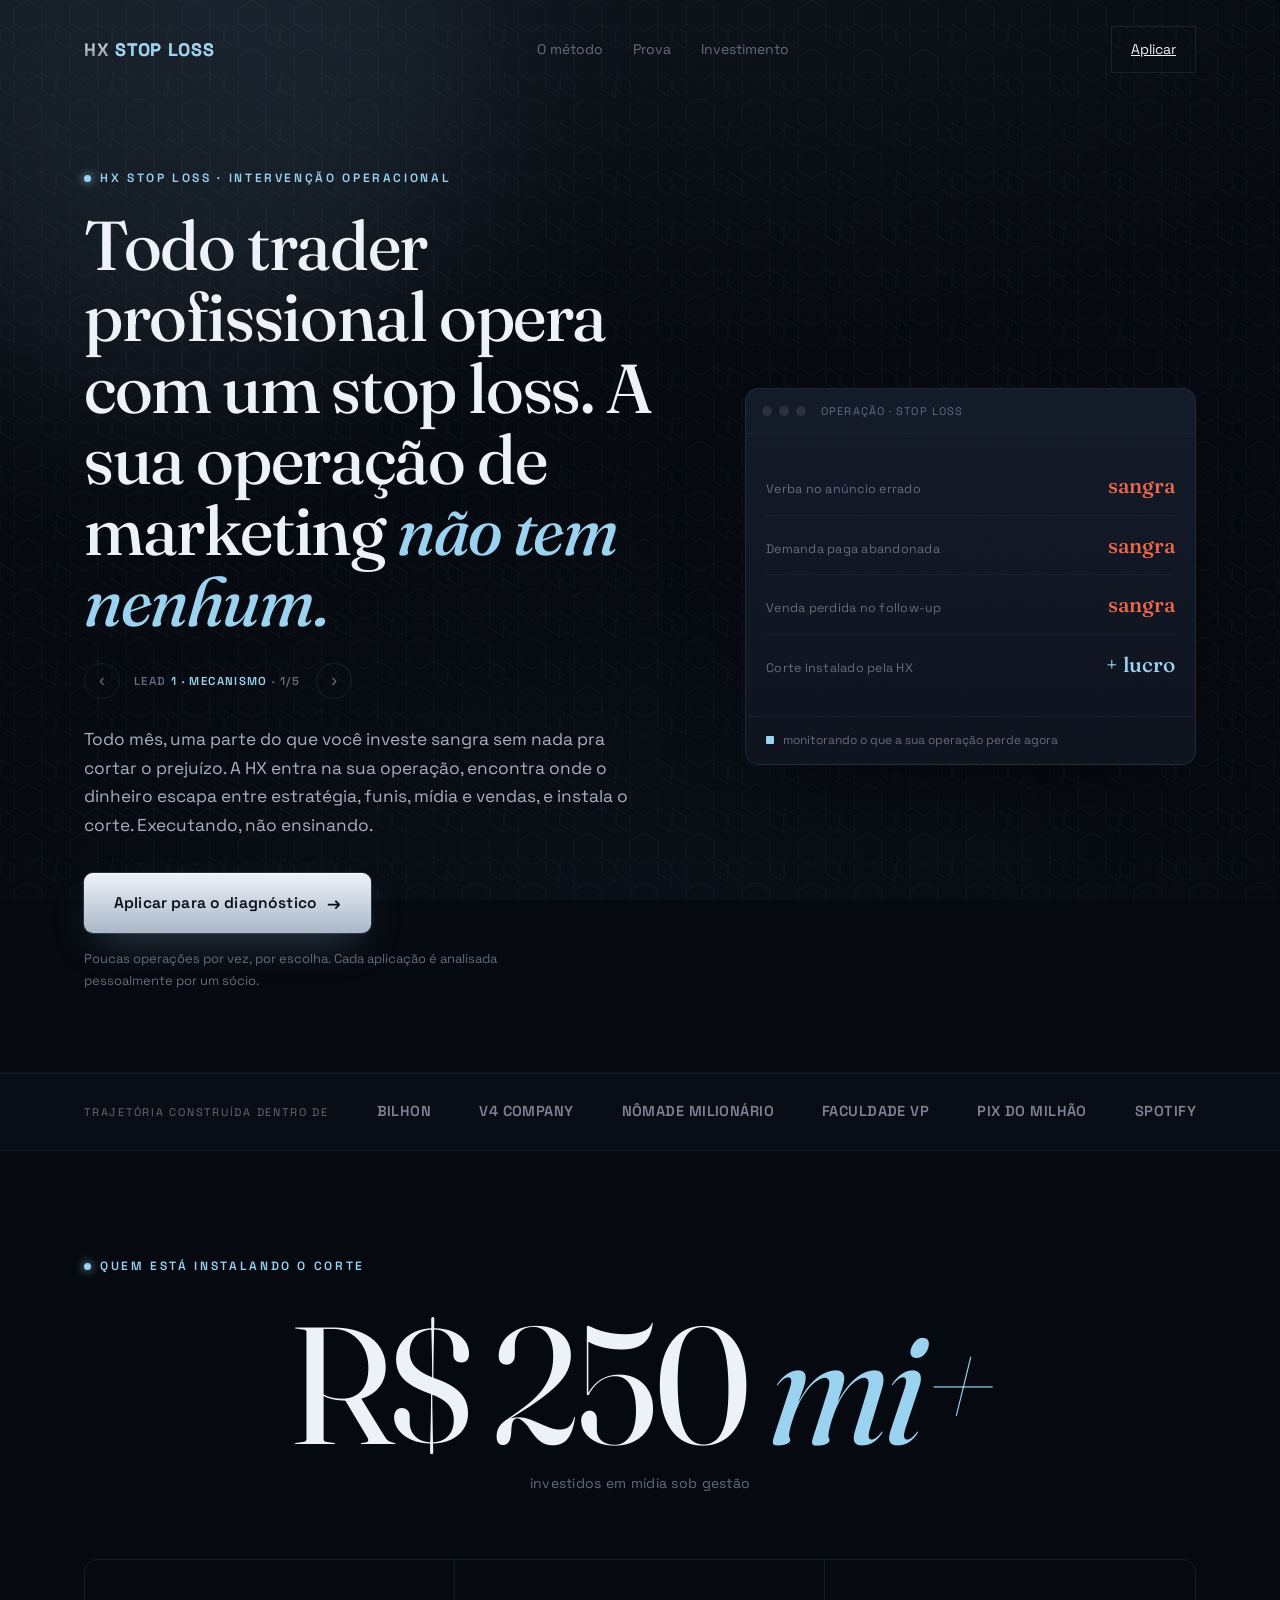
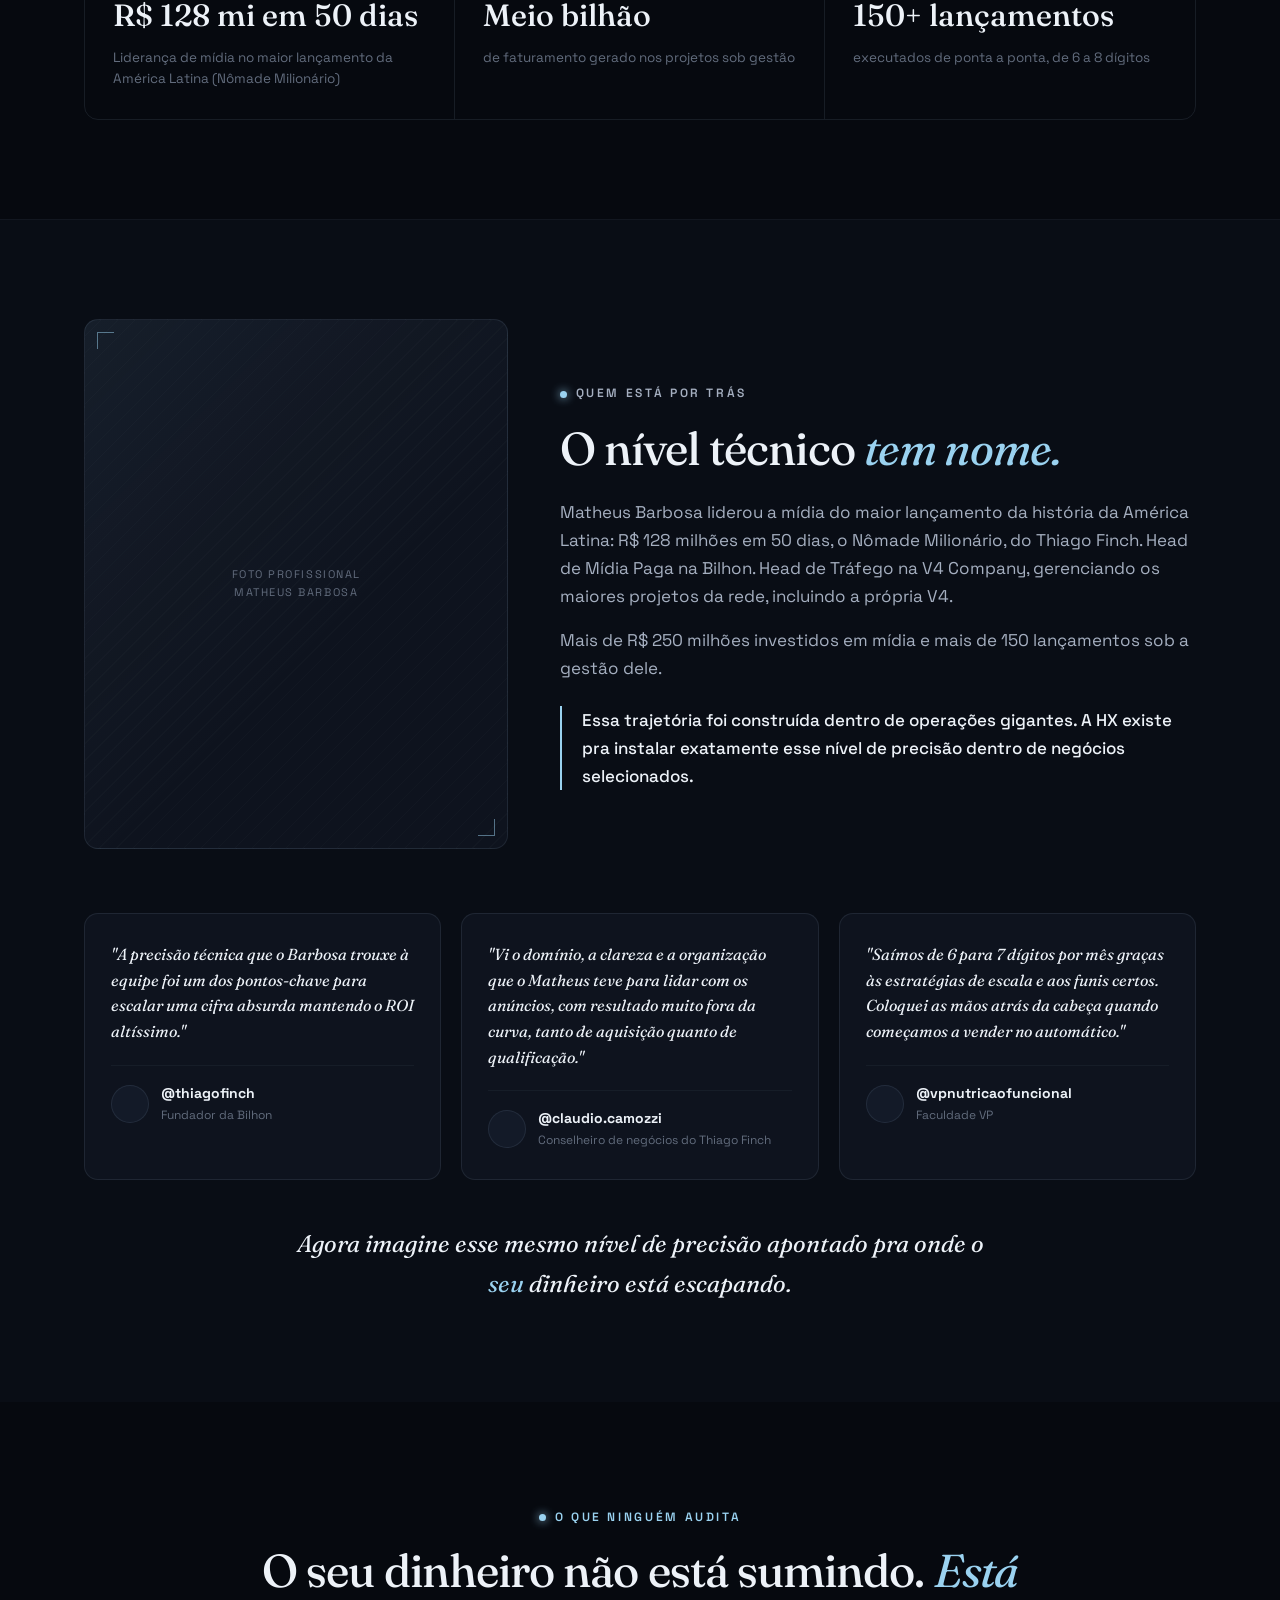
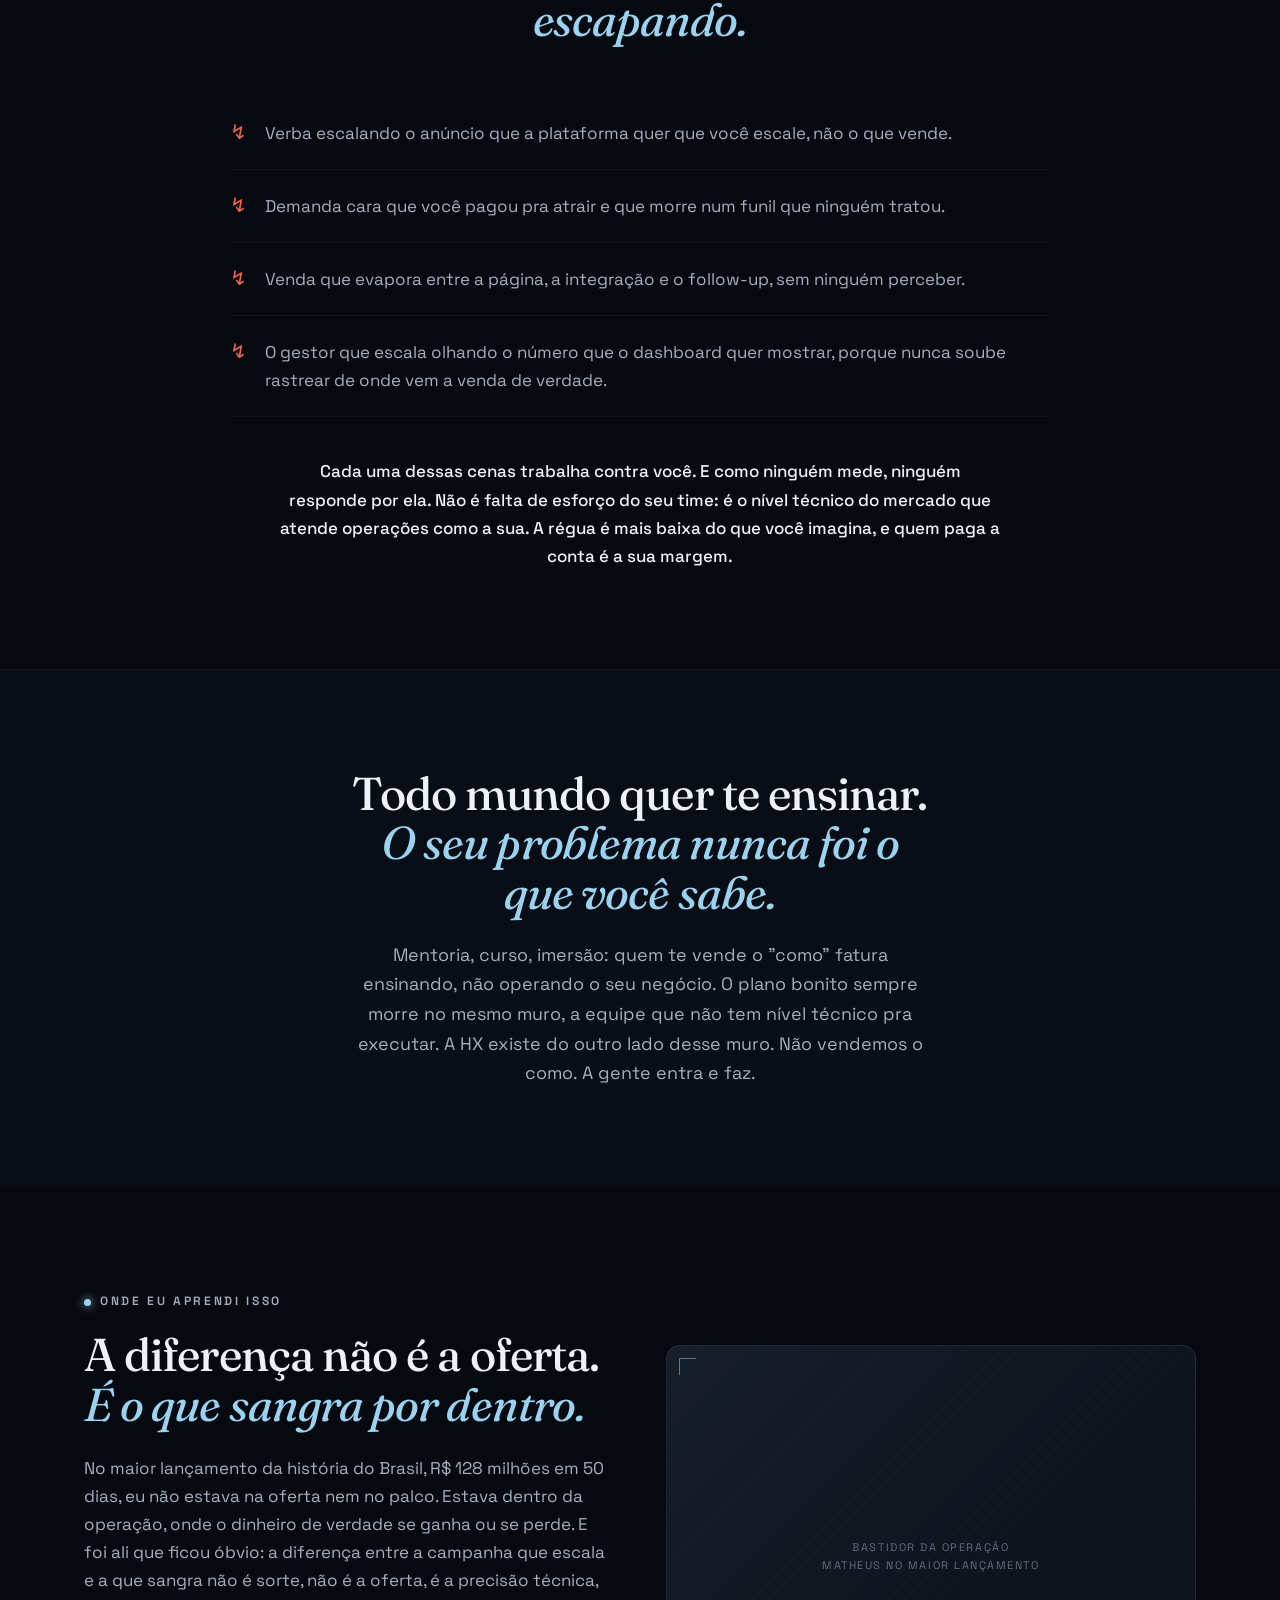
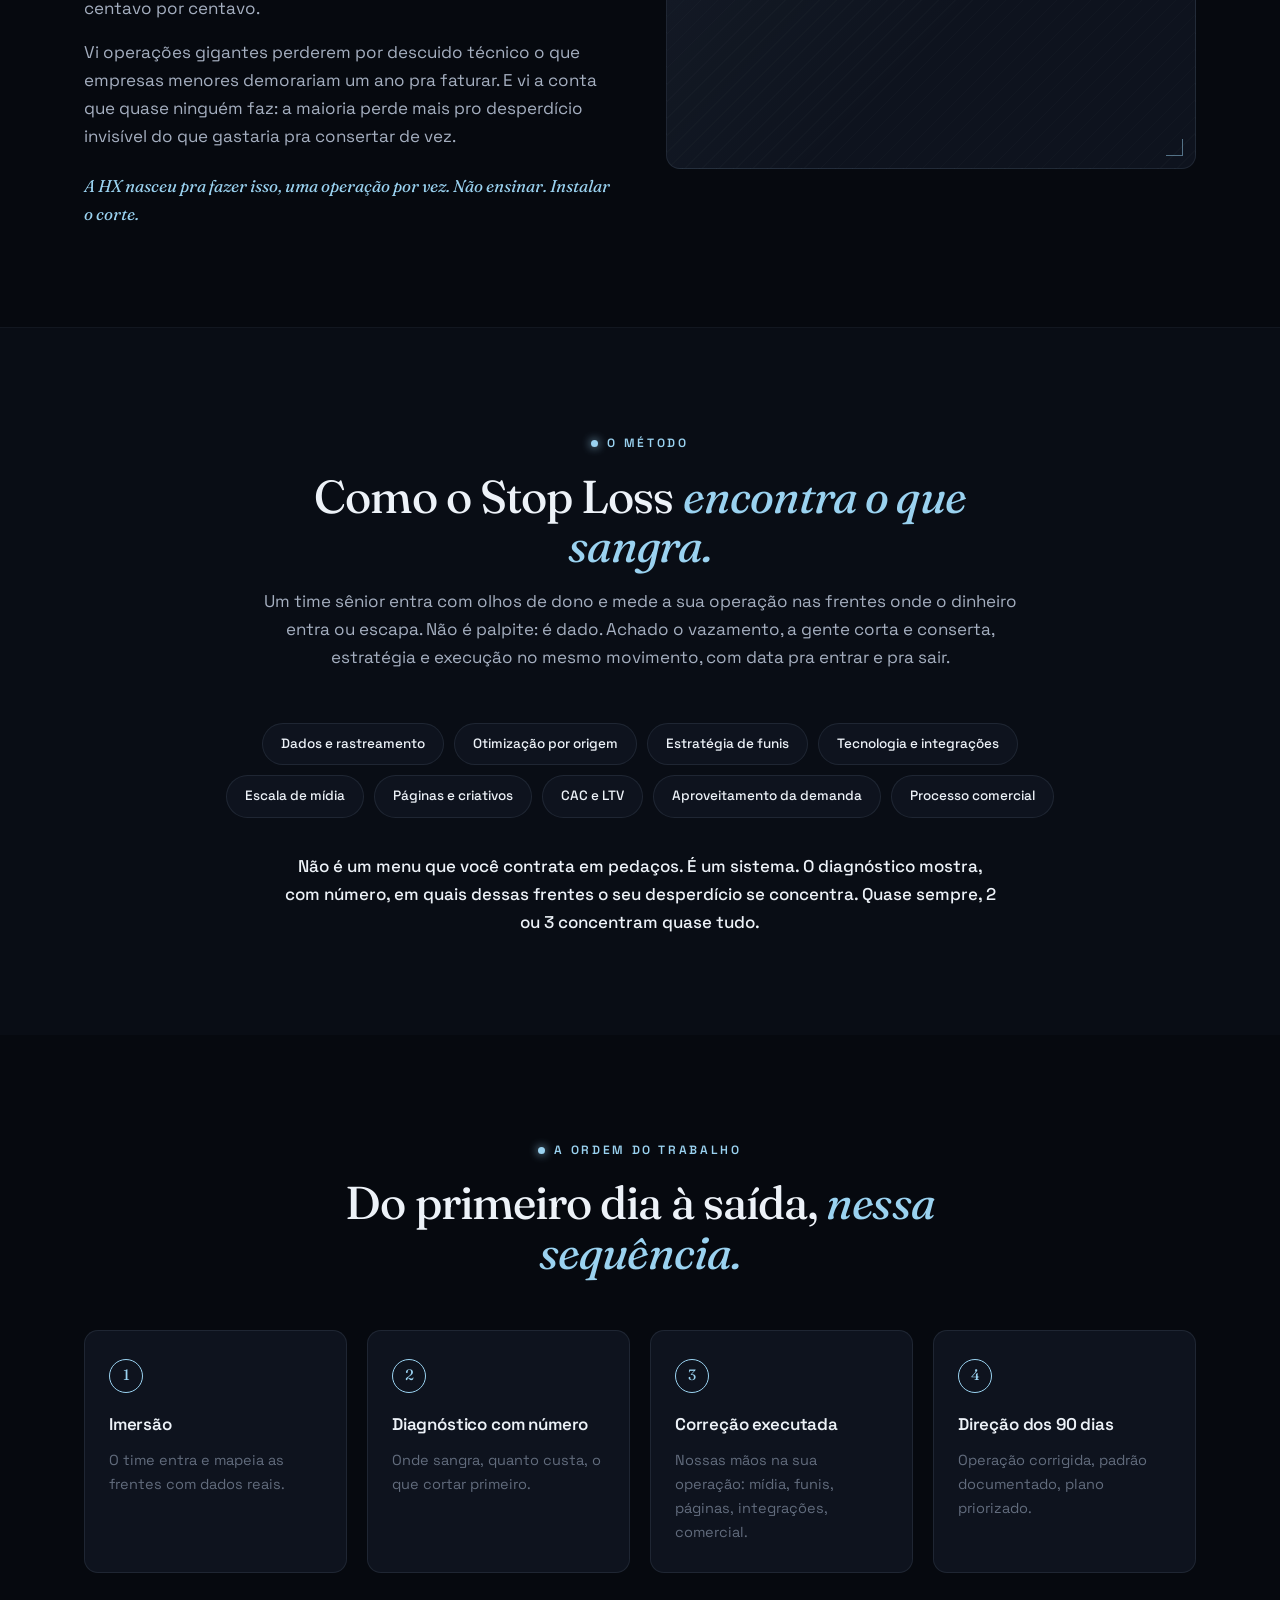
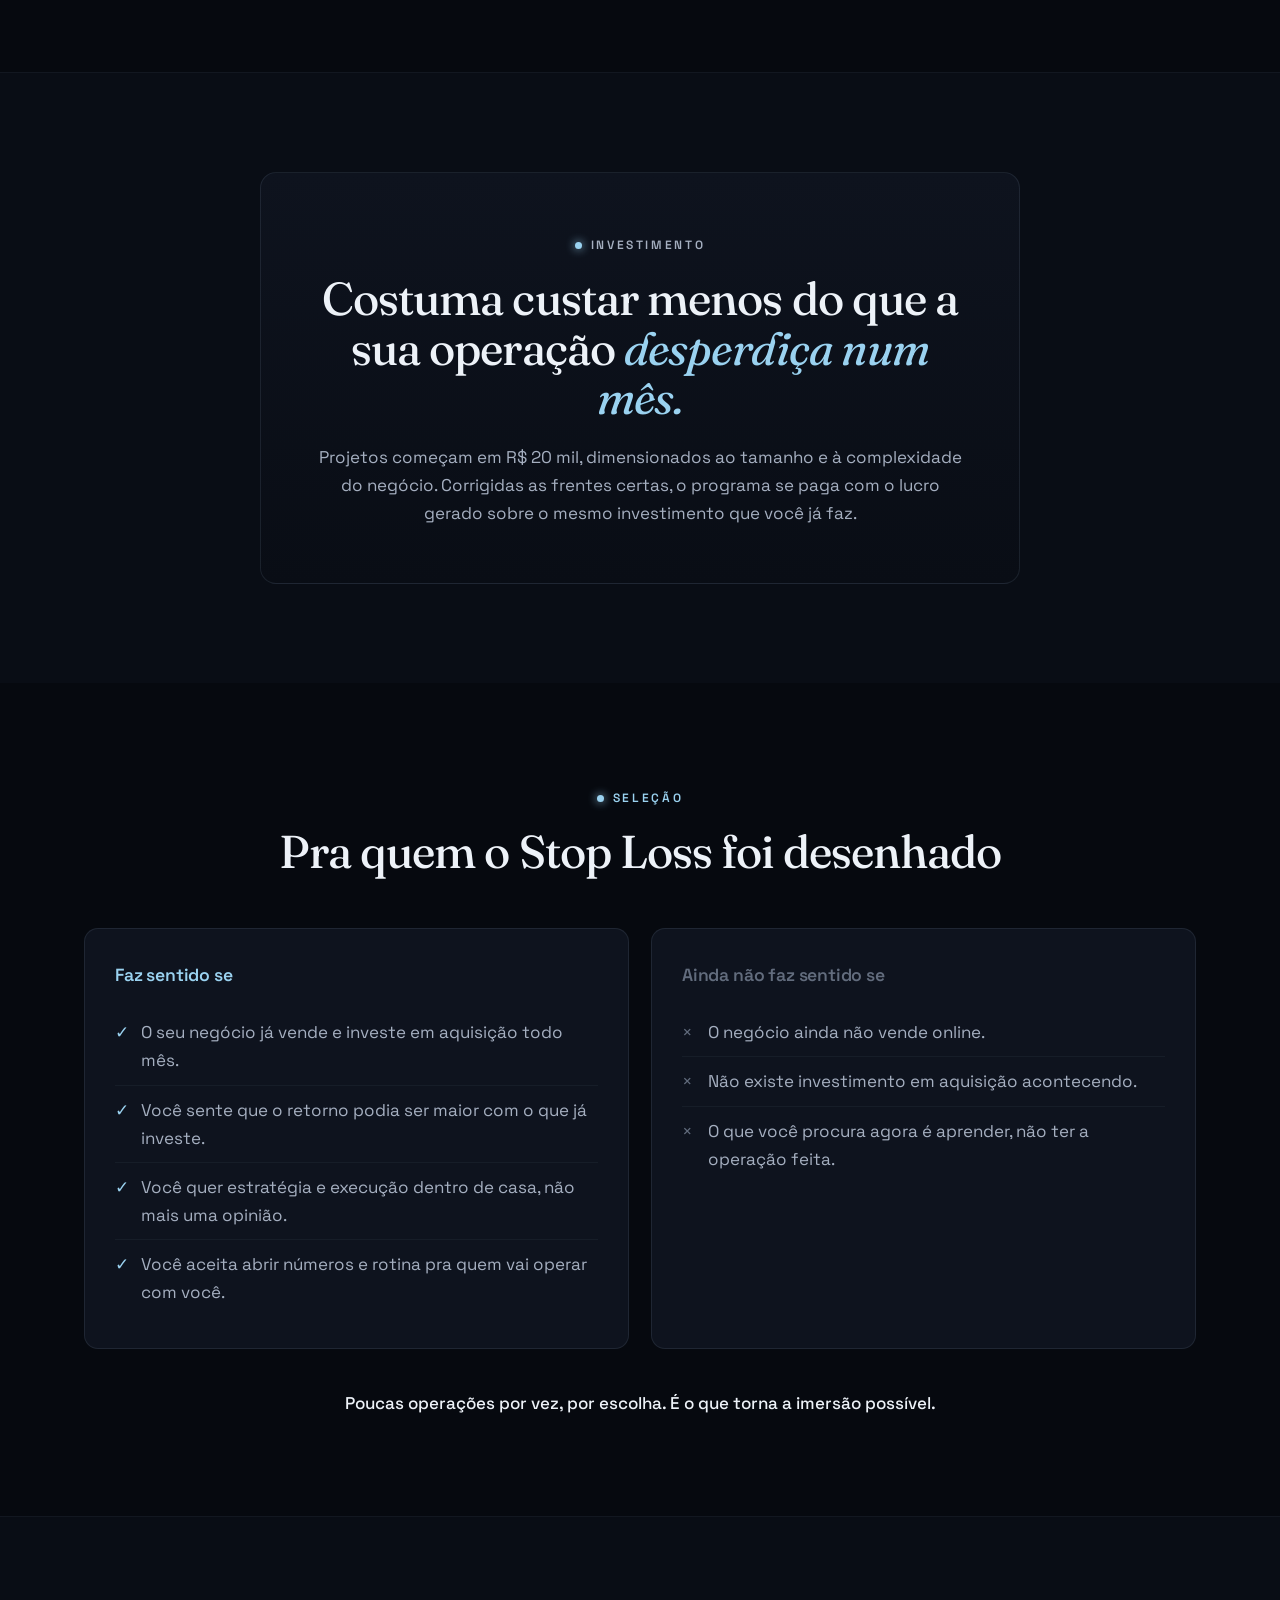
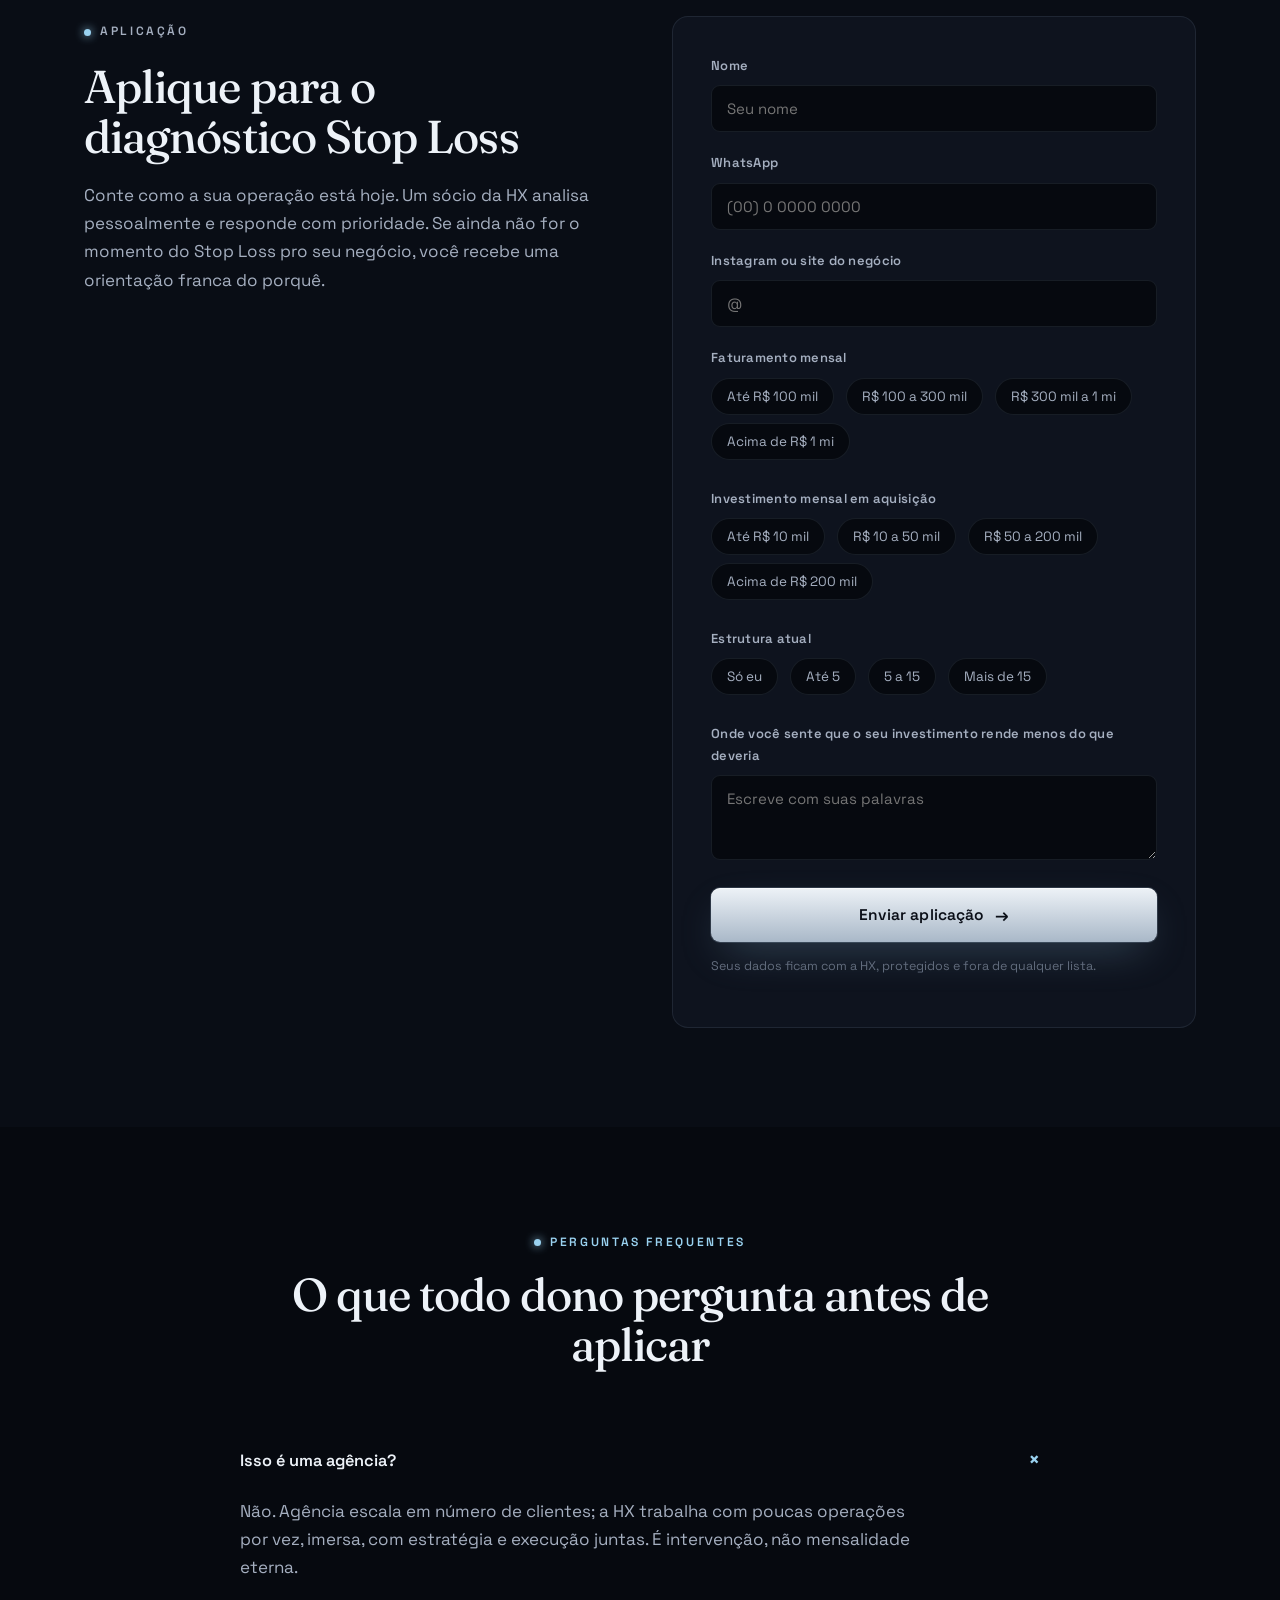
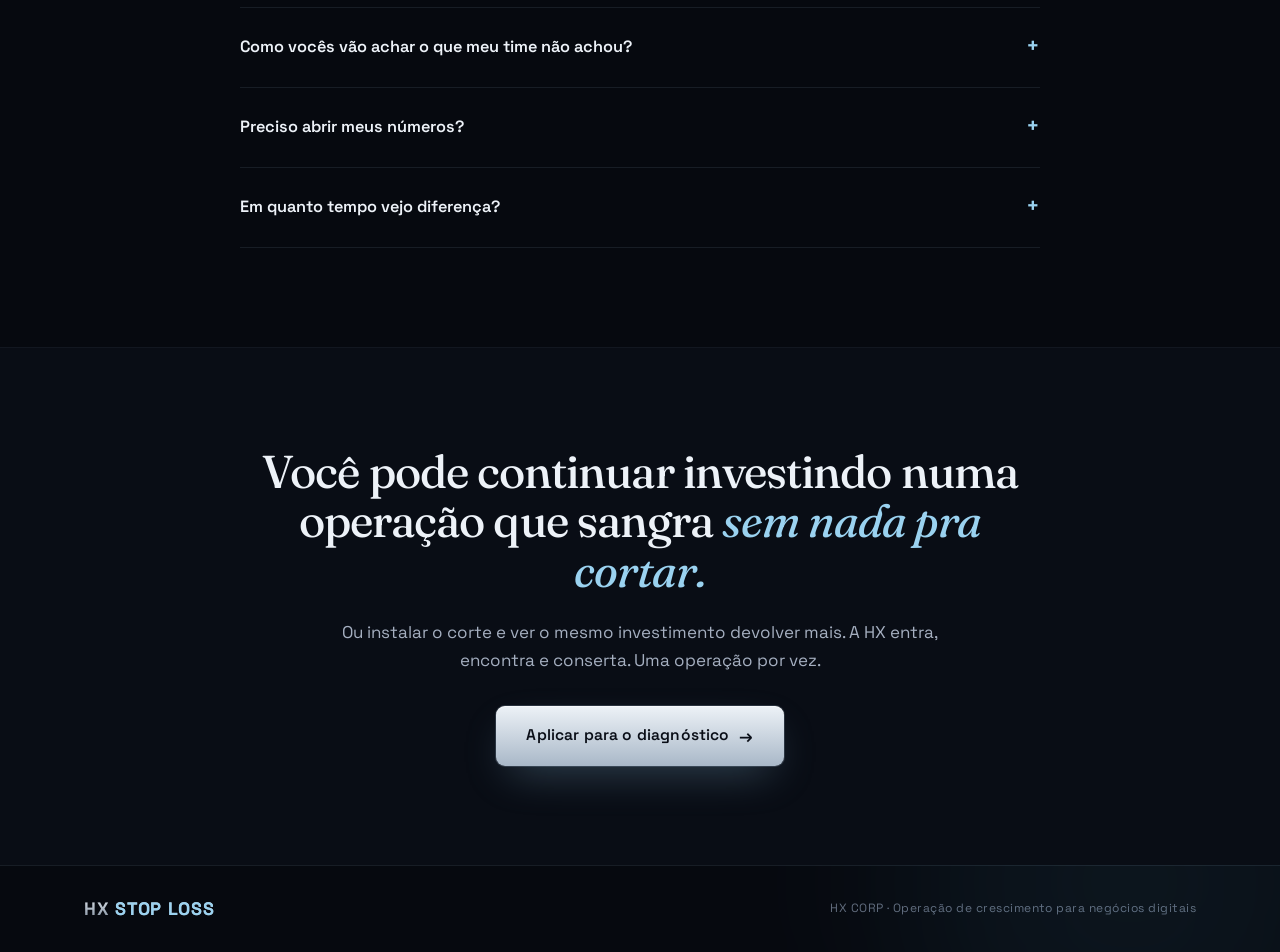
==== commit 9370f9e9: "Re-paleta da /aplicacao/ alinhada ao logo HX Verde-terminal -> identidade fria do logo: preto azulad" ====
--- a/aplicacao/index.html
+++ b/aplicacao/index.html
@@ -7,7 +7,7 @@
   <meta name="description" content="Todo trader opera com um stop loss. Sua operação de marketing não tem nenhum. A HX entra, encontra onde o dinheiro escapa e instala o corte. Executando, não ensinando.">
   <meta property="og:title" content="HX Stop Loss · Instale o corte no que a sua operação desperdiça">
   <meta property="og:description" content="Intervenção operacional de 30 a 60 dias: um time sênior encontra onde o seu investimento sangra e corta.">
-  <meta name="theme-color" content="#080A0E">
+  <meta name="theme-color" content="#06090F">
 
   <link rel="preconnect" href="https://fonts.googleapis.com">
   <link rel="preconnect" href="https://fonts.gstatic.com" crossorigin>
@@ -18,7 +18,7 @@
 
   <!-- ============ HERO ============ -->
   <header class="hero" id="topo">
-    <div class="hero-glow" aria-hidden="true"></div>
+    <div class="hero-glow" aria-hidden="true"><i></i></div>
     <div class="wrap">
       <nav class="nav">
         <div class="logo">HX <b>STOP LOSS</b></div>
--- a/aplicacao/styles.css
+++ b/aplicacao/styles.css
@@ -7,18 +7,22 @@
    ============================================================ */
 
 :root {
-  --bg: #080A0E;
-  --bg-2: #0C0F15;
-  --panel: #10141C;
-  --panel-2: #141926;
-  --line: rgba(255, 255, 255, 0.09);
-  --line-2: rgba(255, 255, 255, 0.05);
-  --ink: #F0EEE7;          /* off-white quente (headings) */
-  --ink-2: #AEB4C0;        /* corpo */
-  --ink-3: #6B7280;        /* mudo */
-  --acc: #4ADE9A;          /* terminal green (signal) */
-  --acc-deep: #17B877;     /* botão sólido */
-  --acc-glow: rgba(74, 222, 154, 0.16);
+  /* paleta alinhada ao logo HX: preto azulado + aço escovado + azul-gelo */
+  --bg: #06090F;
+  --bg-2: #090D15;
+  --panel: #0E131E;
+  --panel-2: #131A28;
+  --line: rgba(176, 202, 230, 0.10);
+  --line-2: rgba(176, 202, 230, 0.05);
+  --ink: #EDF2F8;          /* off-white frio (headings) */
+  --ink-2: #A5AFC0;        /* corpo */
+  --ink-3: #626C7D;        /* mudo */
+  --acc: #9AD2F0;          /* azul-gelo (signal, o rim light do logo) */
+  --acc-deep: #5FA8D6;
+  --acc-glow: rgba(154, 210, 240, 0.18);
+  --steel-1: #EDF2F7;      /* metal claro */
+  --steel-2: #A9B8C8;      /* metal médio */
+  --steel-3: #6E7E90;      /* metal escuro */
   --red: #F0674B;          /* loss (usado com parcimônia) */
   --sans: 'Space Grotesk', system-ui, sans-serif;
   --serif: 'Fraunces', Georgia, serif;
@@ -30,18 +34,24 @@
 html { scroll-behavior: smooth; }
 body {
   font-family: var(--sans);
-  background: var(--bg);
   color: var(--ink-2);
   font-size: 17px;
   line-height: 1.65;
   -webkit-font-smoothing: antialiased;
   overflow-x: hidden;
   position: relative;
+  /* textura hexagonal (favo) + vinheta fria, como a placa do logo */
+  background-color: var(--bg);
+  background-image:
+    radial-gradient(120% 90% at 50% -10%, rgba(154,210,240,0.06), transparent 55%),
+    radial-gradient(100% 120% at 50% 120%, rgba(95,168,214,0.05), transparent 55%),
+    url("data:image/svg+xml,%3Csvg xmlns='http://www.w3.org/2000/svg' width='56' height='49' viewBox='0 0 56 49'%3E%3Cpath d='M28 0l14 8v16L28 32 14 24V8zM0 24.5l14 8v16L0 40.5zM42 24.5l14 8v16l-14-8z' fill='none' stroke='%239cc4e6' stroke-opacity='0.05'/%3E%3C/svg%3E");
+  background-attachment: fixed, fixed, fixed;
 }
 /* grão fino sobre tudo */
 body::before {
   content: ''; position: fixed; inset: 0; z-index: 9999; pointer-events: none;
-  opacity: 0.035; mix-blend-mode: overlay;
+  opacity: 0.03; mix-blend-mode: overlay;
   background-image: url("data:image/svg+xml,%3Csvg xmlns='http://www.w3.org/2000/svg' width='140' height='140'%3E%3Cfilter id='n'%3E%3CfeTurbulence type='fractalNoise' baseFrequency='0.85' numOctaves='3'/%3E%3C/filter%3E%3Crect width='100%25' height='100%25' filter='url(%23n)'/%3E%3C/svg%3E");
 }
 
@@ -82,14 +92,14 @@
 /* ---------- botões ---------- */
 .btn {
   display: inline-flex; align-items: center; gap: 10px;
-  background: var(--acc-deep); color: #04160E; font-family: var(--sans);
+  background: linear-gradient(180deg, var(--steel-1), var(--steel-2)); color: #0A0E17; font-family: var(--sans);
   font-weight: 600; font-size: 15.5px; letter-spacing: 0.01em;
-  padding: 16px 30px; border-radius: 8px; border: 0; cursor: pointer;
-  text-decoration: none; transition: transform 0.3s var(--ease), box-shadow 0.3s var(--ease), background 0.25s;
-  box-shadow: 0 0 0 1px rgba(74, 222, 154, 0.3), 0 14px 40px -12px var(--acc-glow);
+  padding: 16px 30px; border-radius: 9px; border: 0; cursor: pointer;
+  text-decoration: none; transition: transform 0.3s var(--ease), box-shadow 0.3s var(--ease), filter 0.25s;
+  box-shadow: inset 0 1px 0 rgba(255,255,255,0.55), 0 0 0 1px rgba(176,202,230,0.18), 0 16px 44px -14px rgba(154,210,240,0.35);
 }
 .btn::after { content: '→'; font-size: 17px; transition: transform 0.3s var(--ease); }
-.btn:hover { background: var(--acc); transform: translateY(-2px); box-shadow: 0 0 0 1px var(--acc), 0 20px 50px -14px var(--acc-glow); }
+.btn:hover { filter: brightness(1.06); transform: translateY(-2px); box-shadow: inset 0 1px 0 rgba(255,255,255,0.6), 0 0 0 1px var(--acc), 0 22px 54px -16px var(--acc-glow); }
 .btn:hover::after { transform: translateX(4px); }
 .btn-ghost {
   background: transparent; color: var(--ink); box-shadow: inset 0 0 0 1px var(--line);
@@ -107,8 +117,8 @@
 .imgslot {
   position: relative; border: 1px solid var(--line); border-radius: 14px;
   background:
-    linear-gradient(135deg, rgba(74,222,154,0.05), transparent 60%),
-    repeating-linear-gradient(135deg, transparent, transparent 11px, rgba(255,255,255,0.014) 11px, rgba(255,255,255,0.014) 12px),
+    linear-gradient(135deg, rgba(154,210,240,0.06), transparent 60%),
+    repeating-linear-gradient(135deg, transparent, transparent 11px, rgba(176,202,230,0.02) 11px, rgba(176,202,230,0.02) 12px),
     var(--panel);
   display: flex; align-items: center; justify-content: center; overflow: hidden;
 }
@@ -132,14 +142,25 @@
 .hero-glow::before, .hero-glow::after {
   content: ''; position: absolute; border-radius: 50%; filter: blur(90px);
 }
-.hero-glow::before { width: 620px; height: 620px; top: -220px; left: -140px; background: var(--acc-glow); opacity: 0.5; animation: drift 16s var(--ease) infinite alternate; }
-.hero-glow::after { width: 460px; height: 460px; bottom: -160px; right: -80px; background: rgba(23, 184, 119, 0.10); opacity: 0.6; animation: drift2 20s var(--ease) infinite alternate; }
+.hero-glow::before { width: 620px; height: 620px; top: -220px; left: -140px; background: var(--acc-glow); opacity: 0.55; animation: drift 16s var(--ease) infinite alternate; }
+.hero-glow::after { width: 460px; height: 460px; bottom: -160px; right: -80px; background: rgba(95, 168, 214, 0.12); opacity: 0.6; animation: drift2 20s var(--ease) infinite alternate; }
+/* anéis concêntricos do logo, sutis, atrás do hero */
+.hero-glow i {
+  position: absolute; top: 50%; right: -12%; transform: translateY(-50%);
+  width: 720px; height: 720px; border-radius: 50%;
+  border: 1px solid rgba(176,202,230,0.06);
+  box-shadow: 0 0 0 40px rgba(176,202,230,0.015), 0 0 0 120px rgba(176,202,230,0.02), inset 0 0 120px rgba(154,210,240,0.05);
+}
 @keyframes drift { to { transform: translate(60px, 40px) scale(1.1); } }
 @keyframes drift2 { to { transform: translate(-50px, -30px) scale(1.15); } }
 
 .nav { display: flex; justify-content: space-between; align-items: center; padding: 26px 0; position: relative; z-index: 3; }
-.logo { font-family: var(--sans); font-weight: 700; font-size: 18px; color: var(--ink); letter-spacing: 0.02em; }
-.logo b { color: var(--acc); font-weight: 700; }
+.logo {
+  font-family: var(--sans); font-weight: 700; font-size: 18px; letter-spacing: 0.04em;
+  background: linear-gradient(180deg, var(--steel-1), var(--steel-3));
+  -webkit-background-clip: text; background-clip: text; color: transparent;
+}
+.logo b { color: var(--acc); font-weight: 700; -webkit-text-fill-color: var(--acc); }
 .nav-links { display: flex; gap: 30px; font-size: 14px; }
 .nav-links a { color: var(--ink-3); text-decoration: none; transition: color 0.25s; }
 .nav-links a:hover { color: var(--ink); }
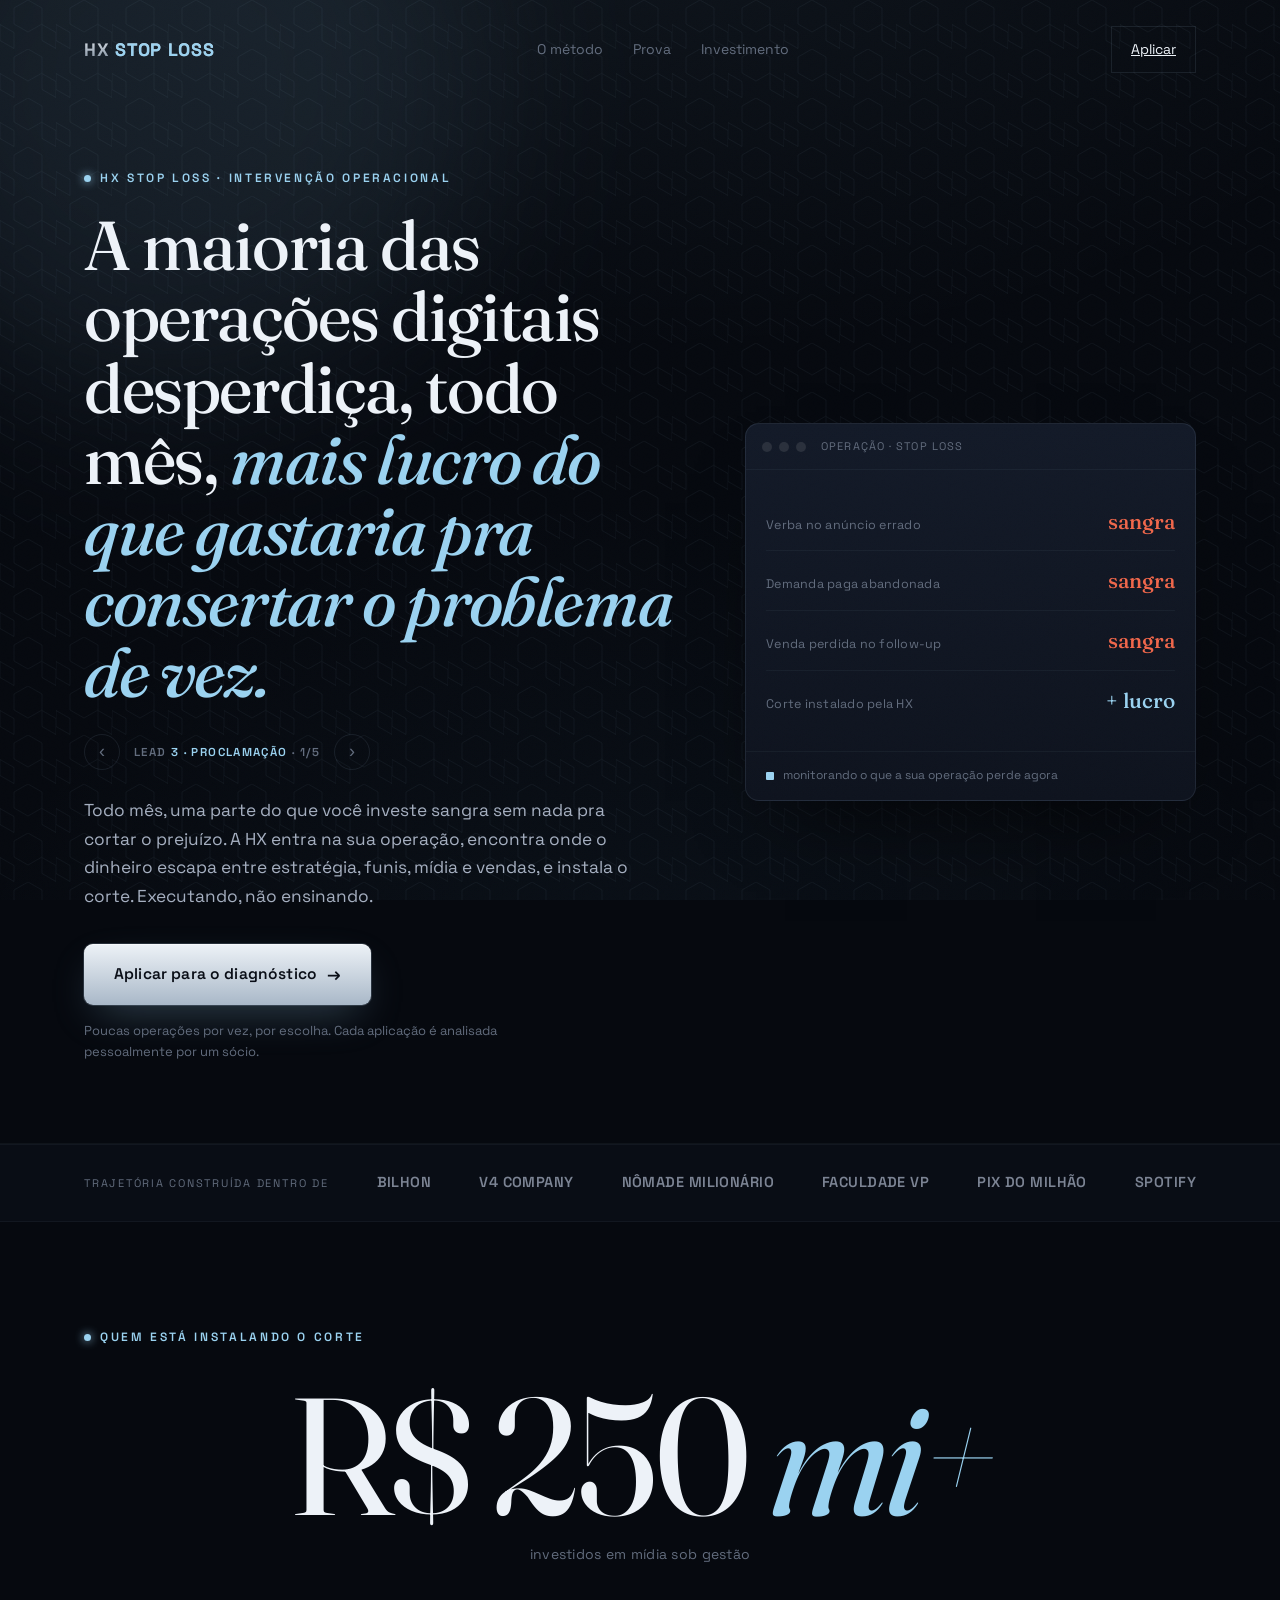
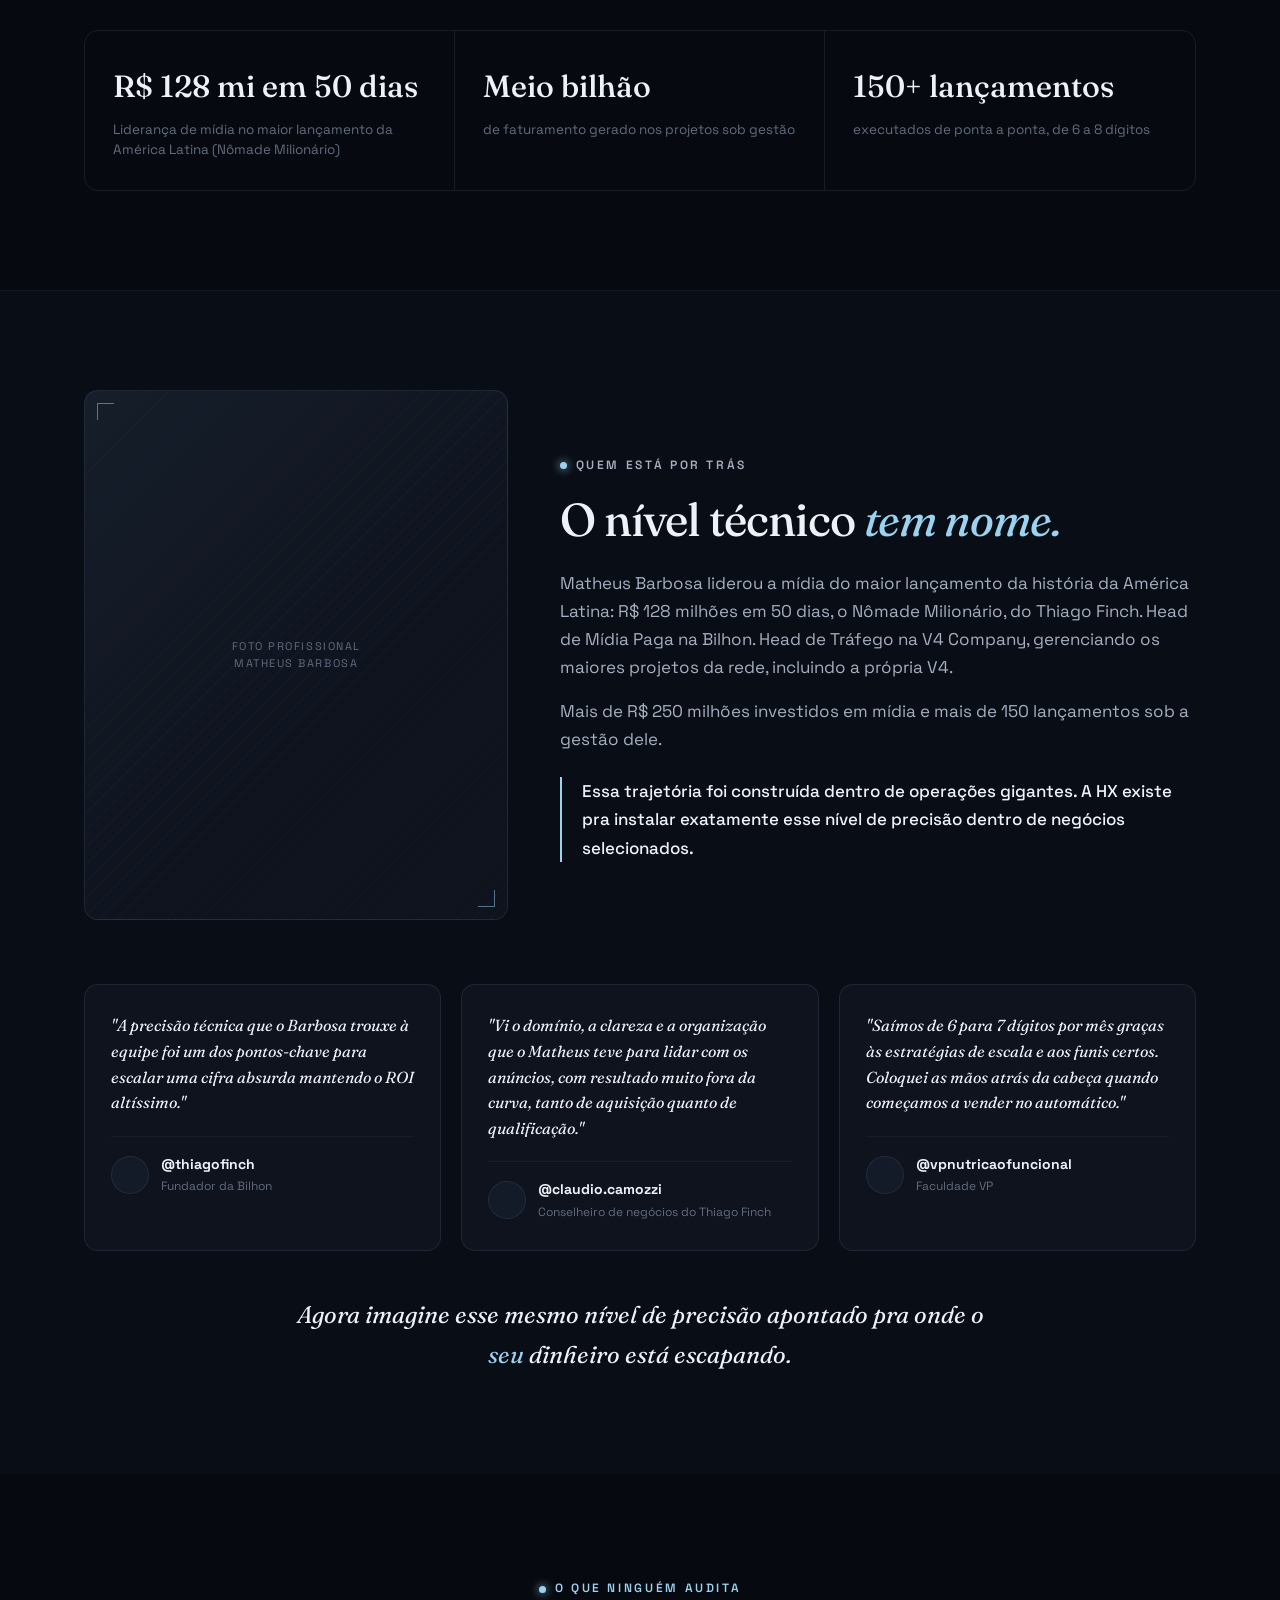
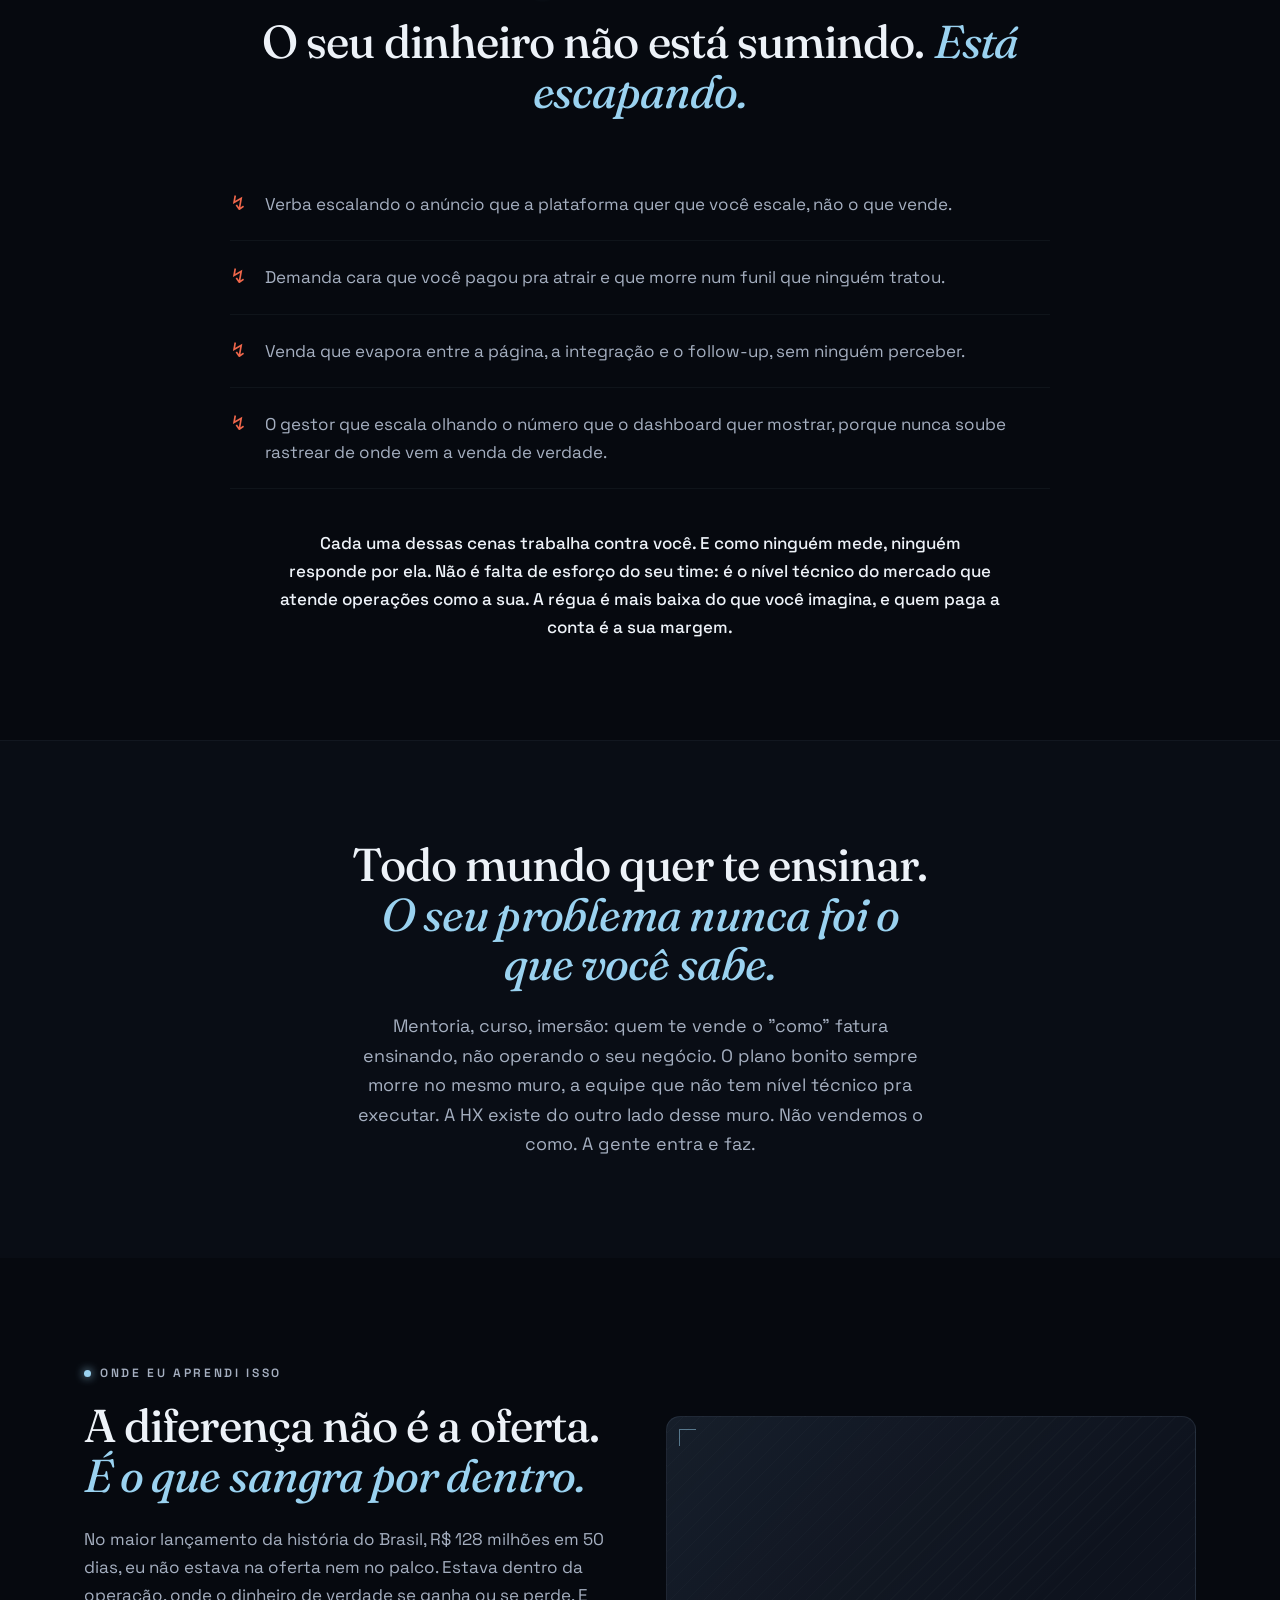
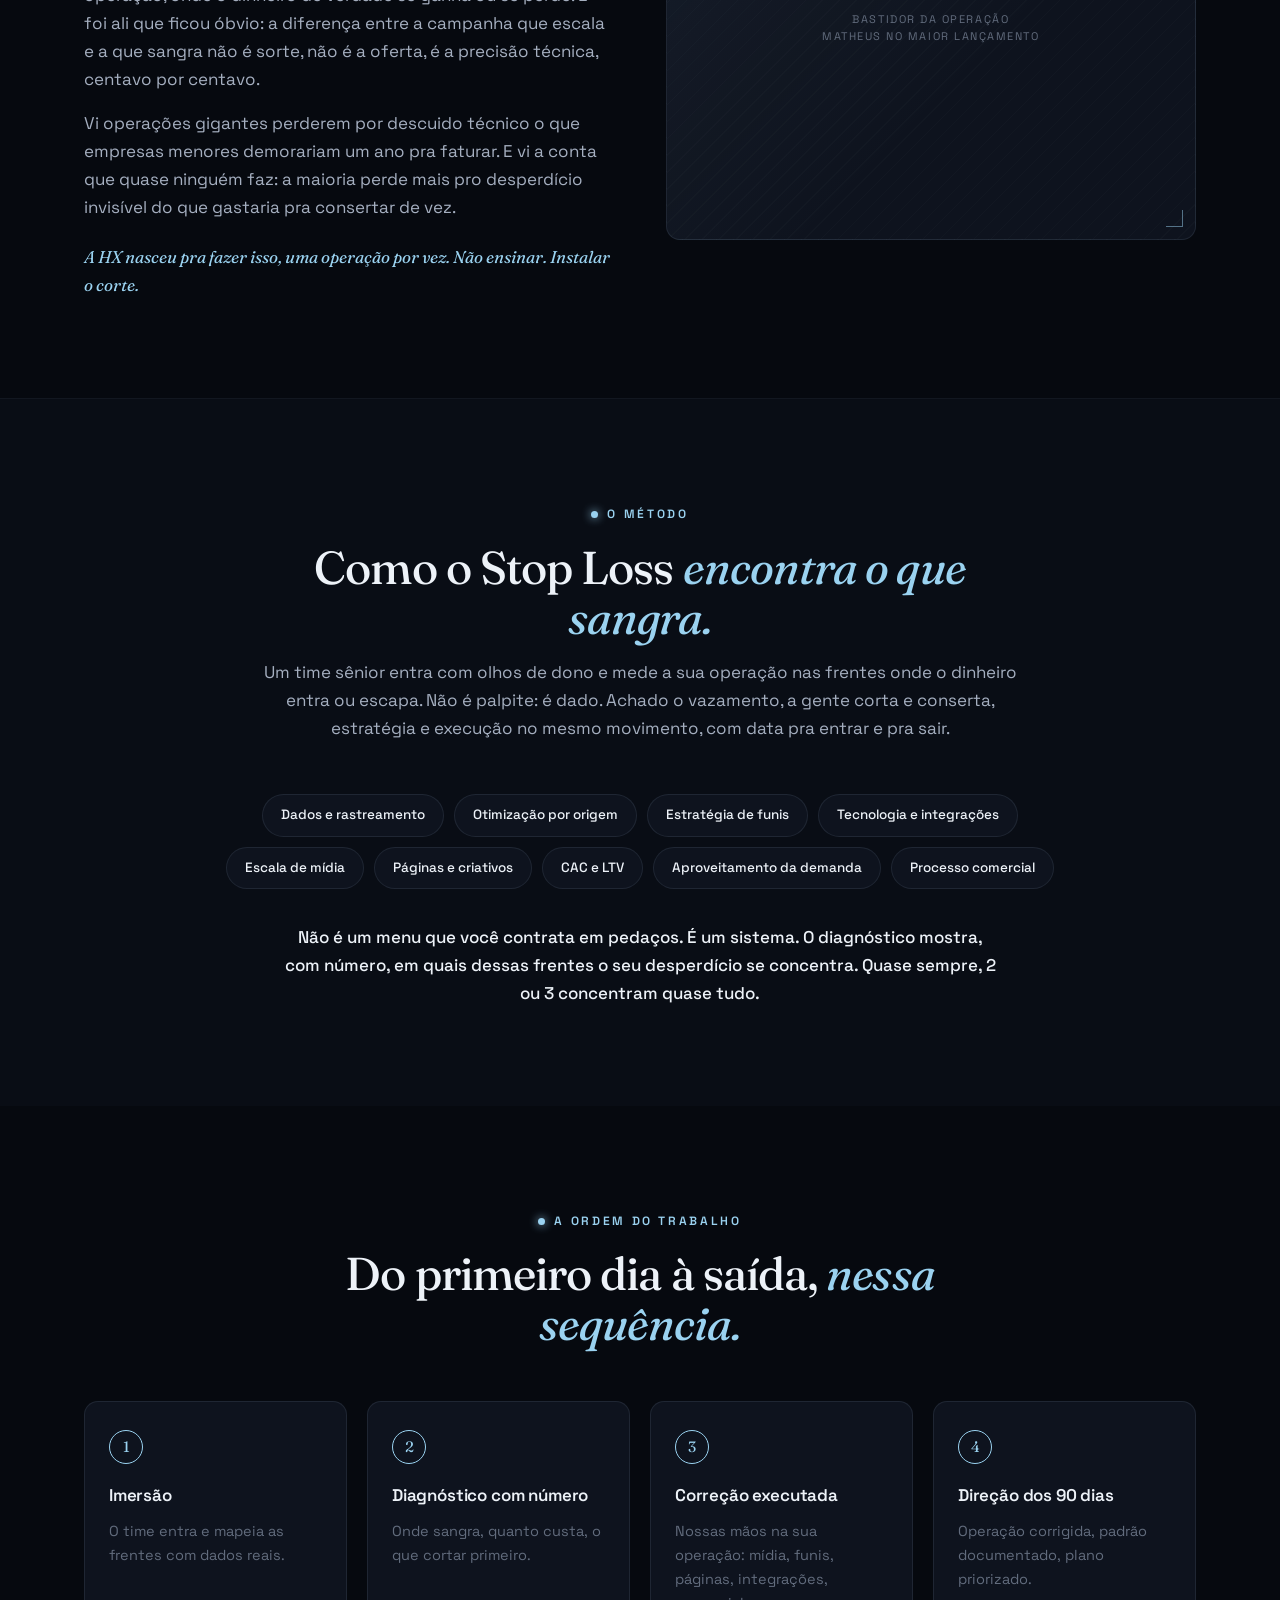
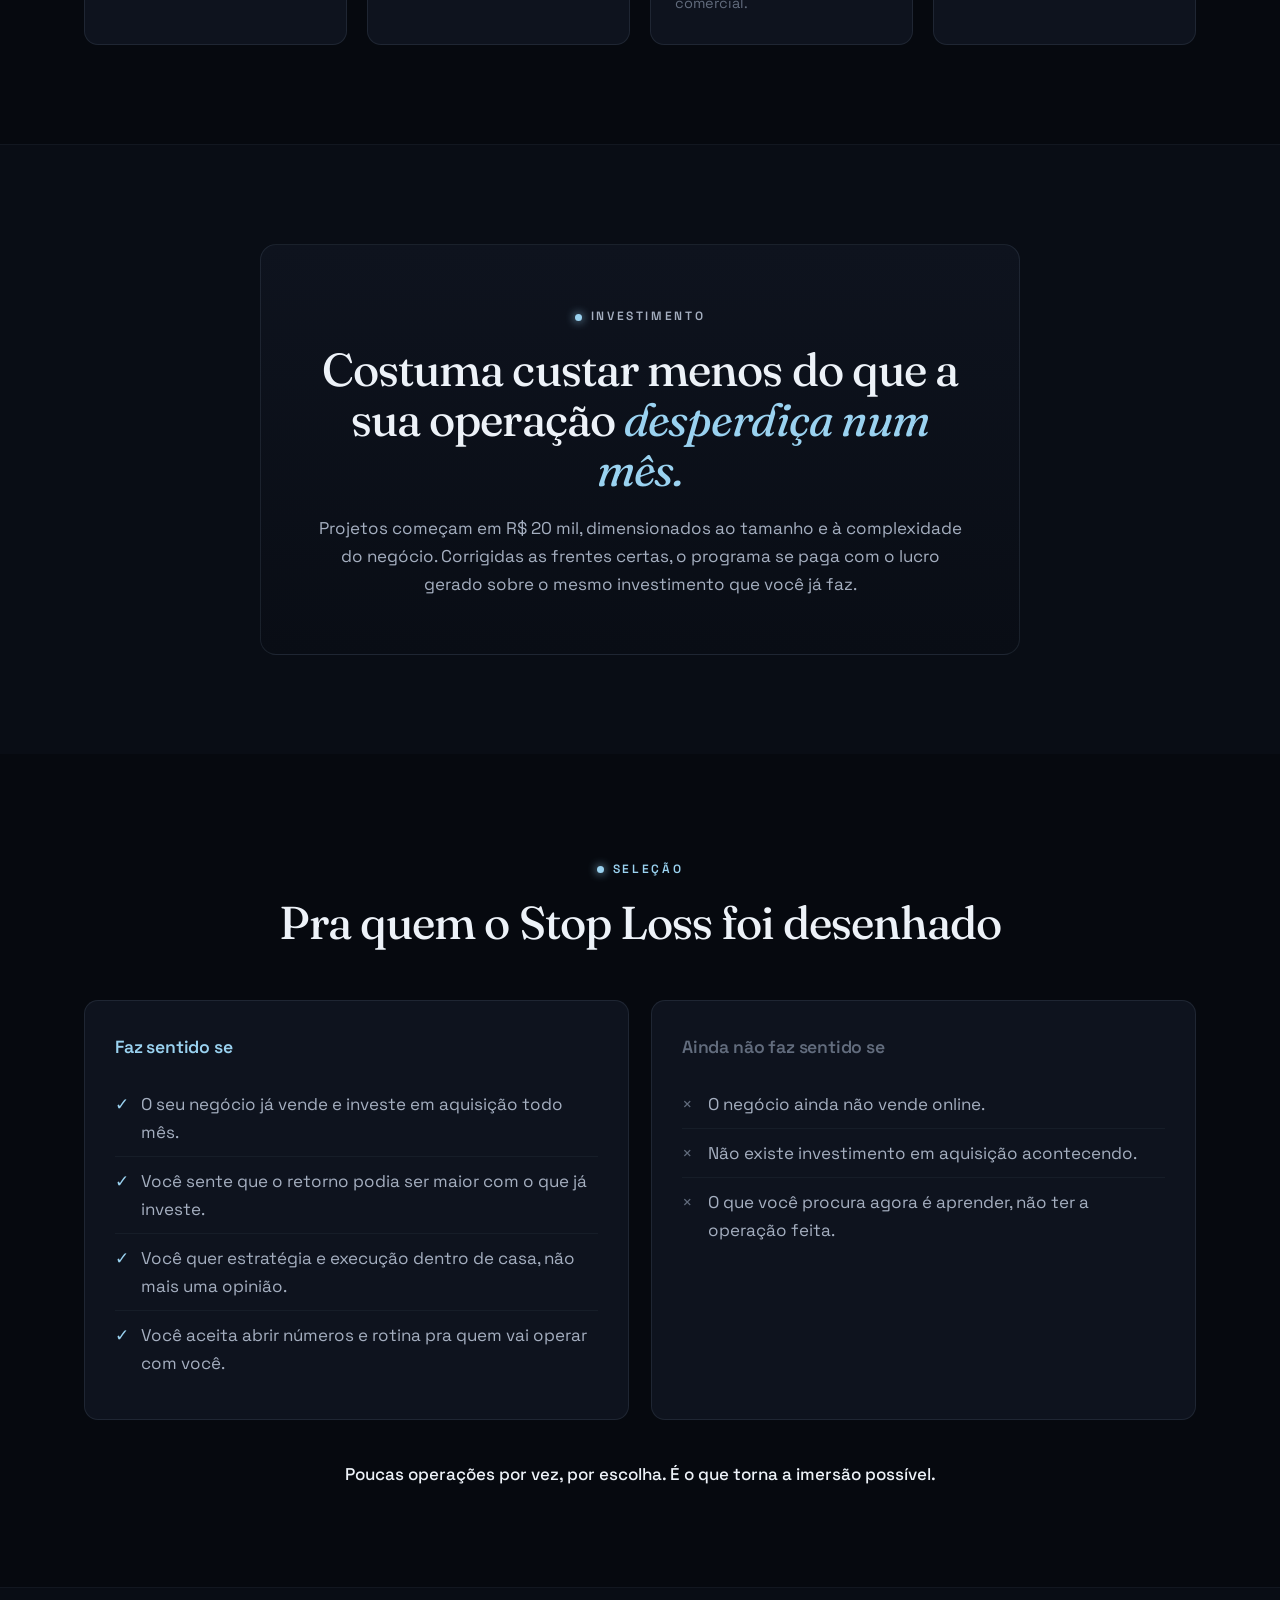
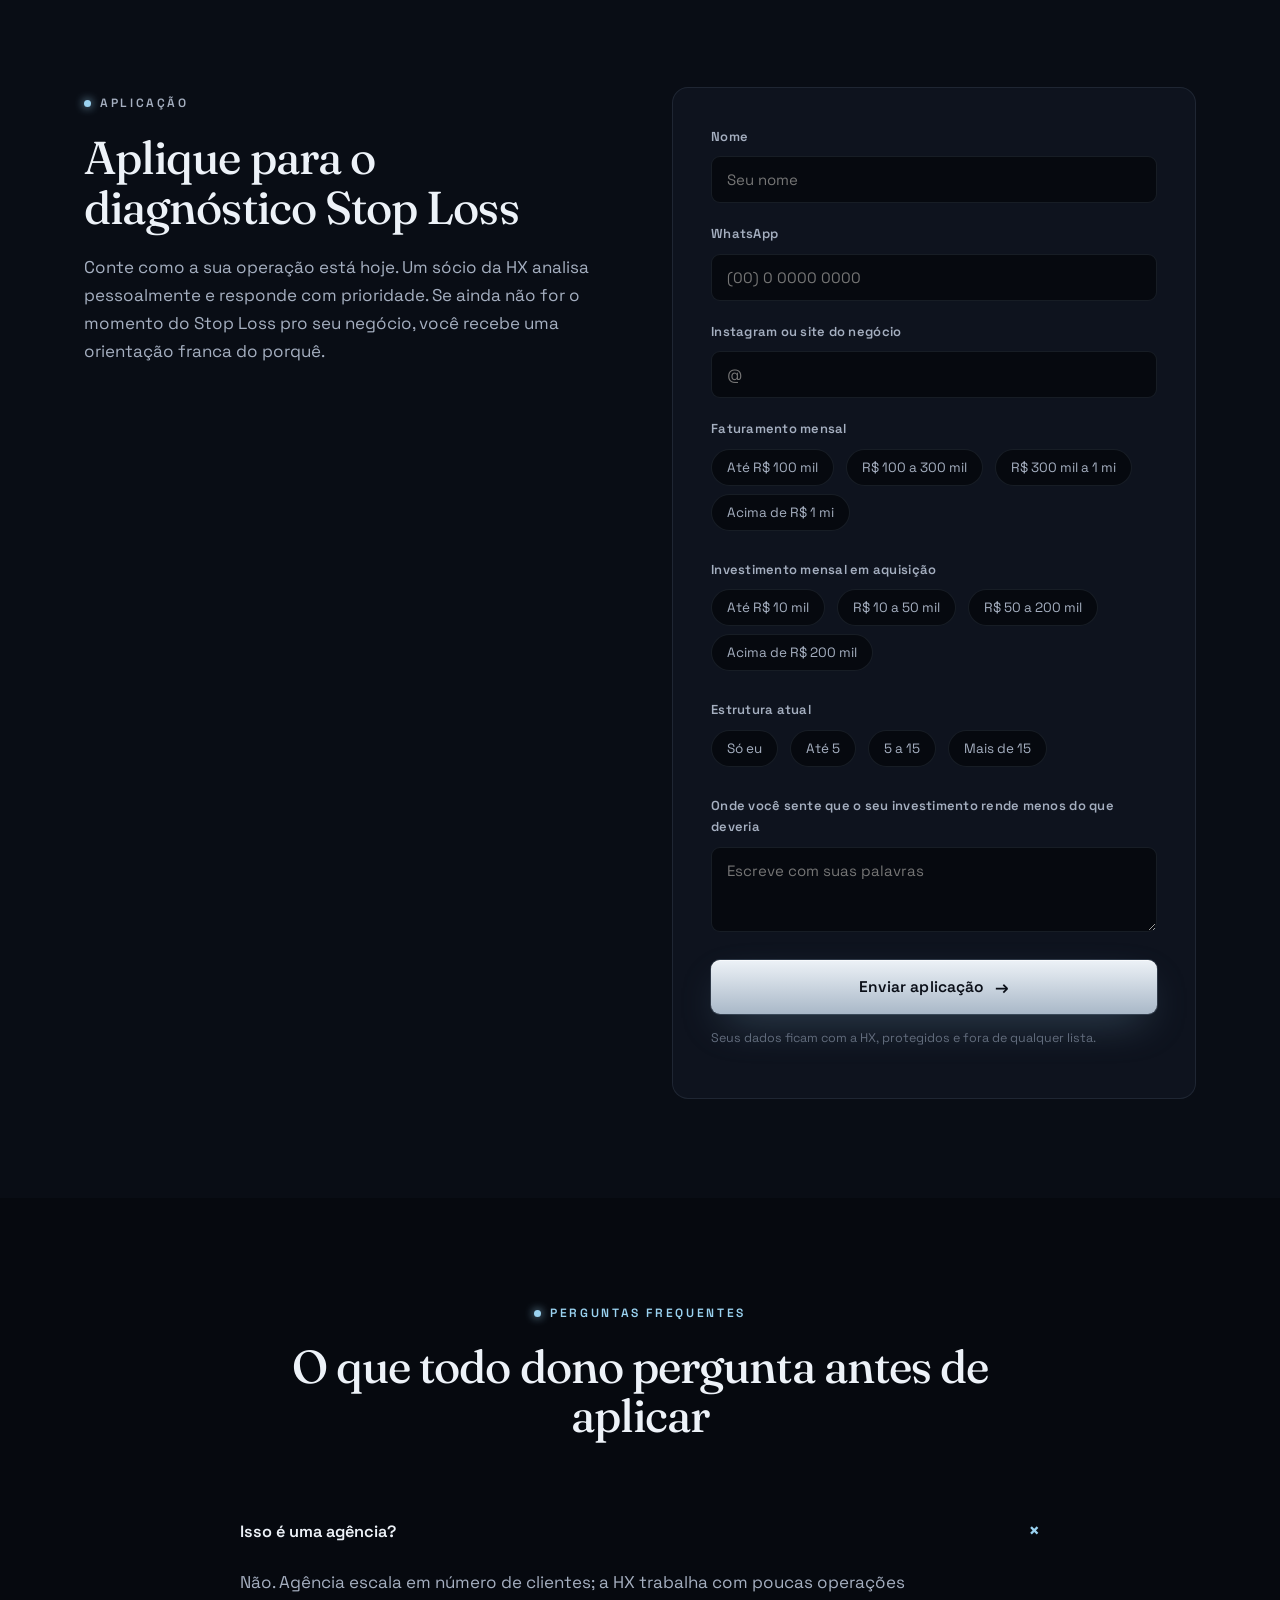
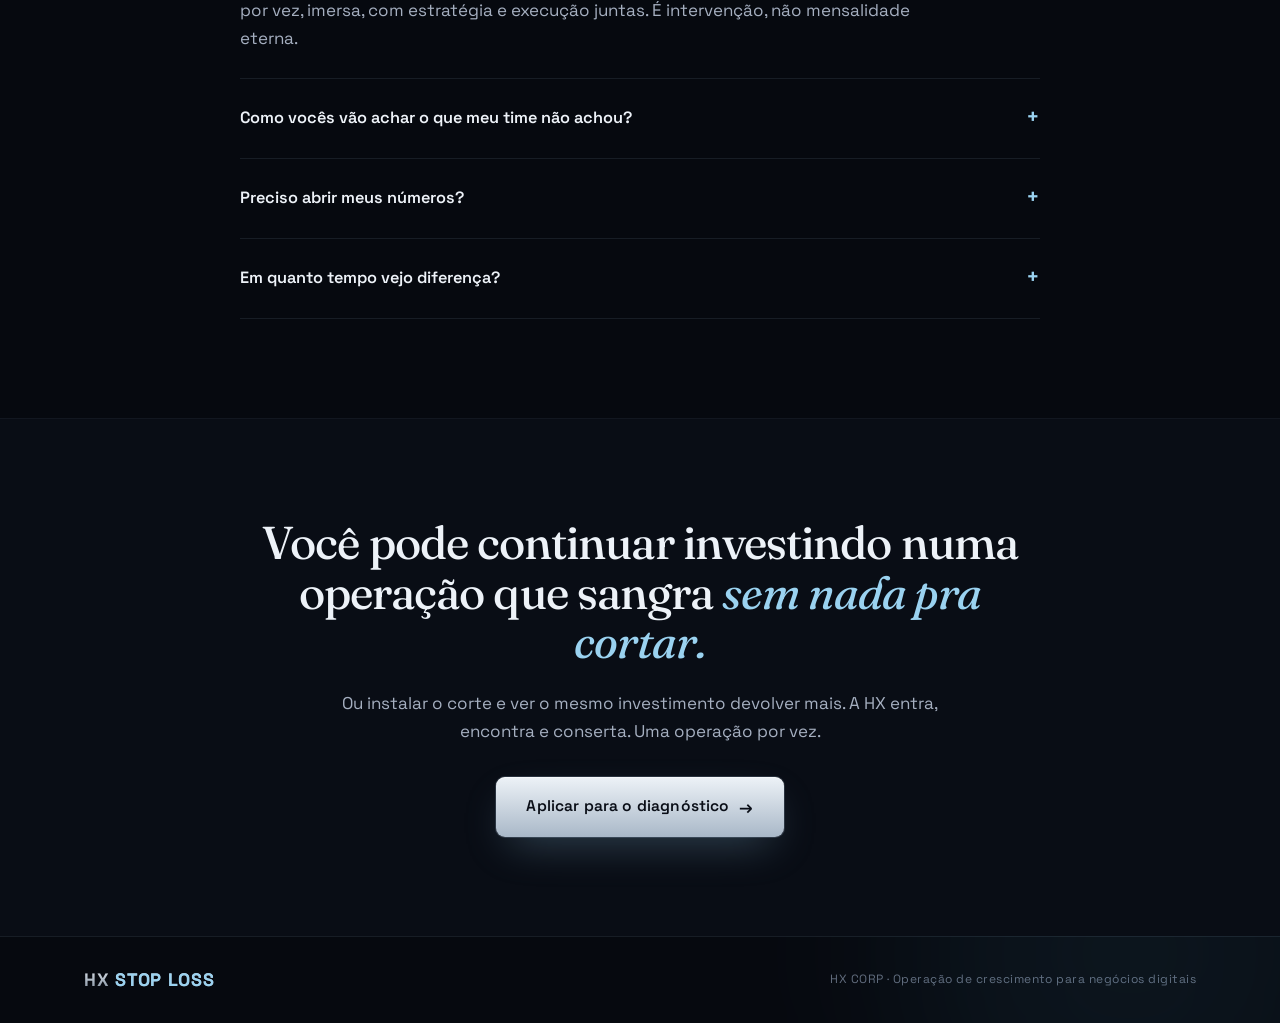
==== commit 6b11dbb5: "aplicacao: Proclamacao (lead 3) como headline inicial ao carregar Melhor lead pra abrir a apresentac" ====
--- a/aplicacao/index.html
+++ b/aplicacao/index.html
@@ -33,10 +33,10 @@
       <div class="hero-grid">
         <div class="hero-lead">
           <p class="eyebrow reveal">HX STOP LOSS · INTERVENÇÃO OPERACIONAL</p>
-          <h1 class="reveal" id="hvH1" title="Clique para ver o próximo lead">Todo trader profissional opera com um stop loss. A sua operação de marketing <em>não tem nenhum.</em></h1>
+          <h1 class="reveal" id="hvH1" title="Clique para ver o próximo lead">A maioria das operações digitais desperdiça, todo mês, <em>mais lucro do que gastaria pra consertar o problema de vez.</em></h1>
           <div class="hv-controls reveal" aria-label="Variações de lead (modo apresentação)">
             <button type="button" class="hv-btn" id="hvPrev" aria-label="Lead anterior">‹</button>
-            <span class="hv-label" id="hvLabel">Lead <b>1 · Mecanismo</b> · 1/5</span>
+            <span class="hv-label" id="hvLabel">Lead <b>3 · Proclamação</b> · 1/5</span>
             <button type="button" class="hv-btn" id="hvNext" aria-label="Próximo lead">›</button>
           </div>
           <p class="hero-sub reveal">Todo mês, uma parte do que você investe sangra sem nada pra cortar o prejuízo. A HX entra na sua operação, encontra onde o dinheiro escapa entre estratégia, funis, mídia e vendas, e instala o corte. Executando, não ensinando.</p>
